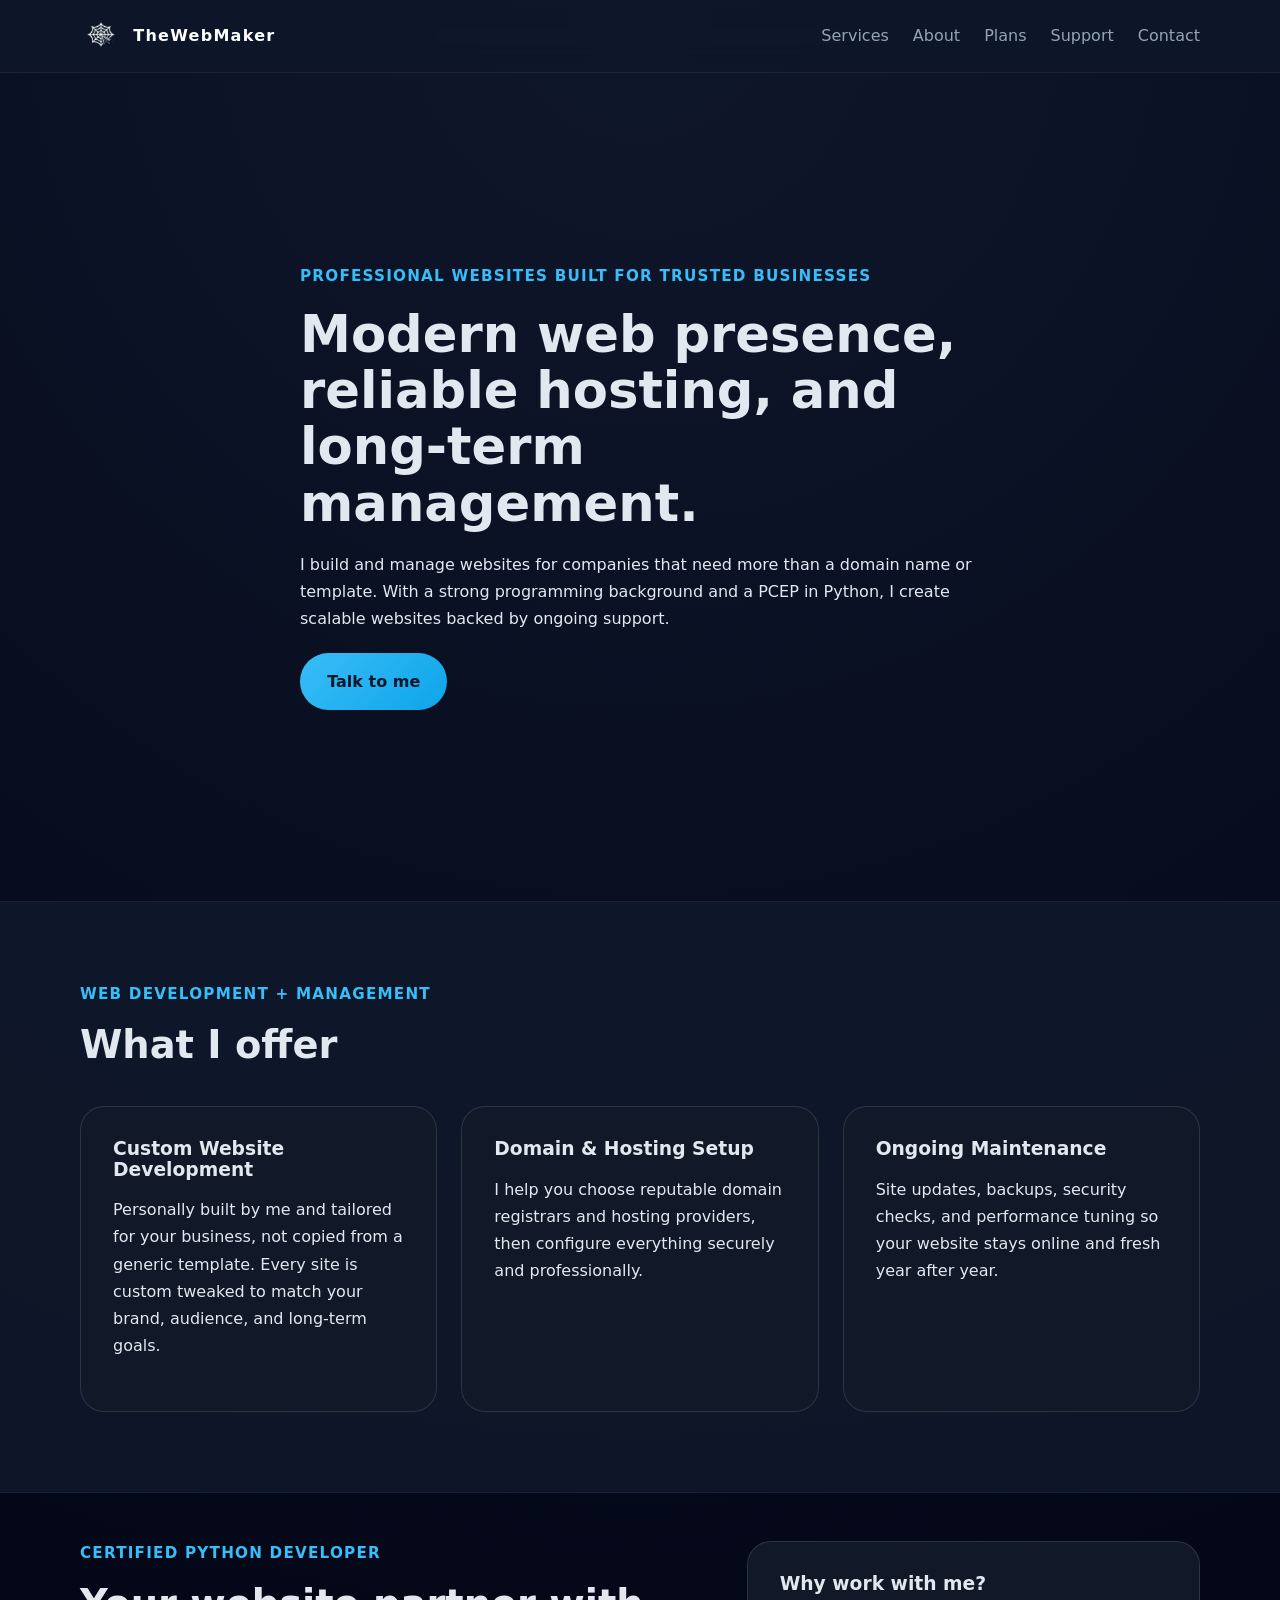
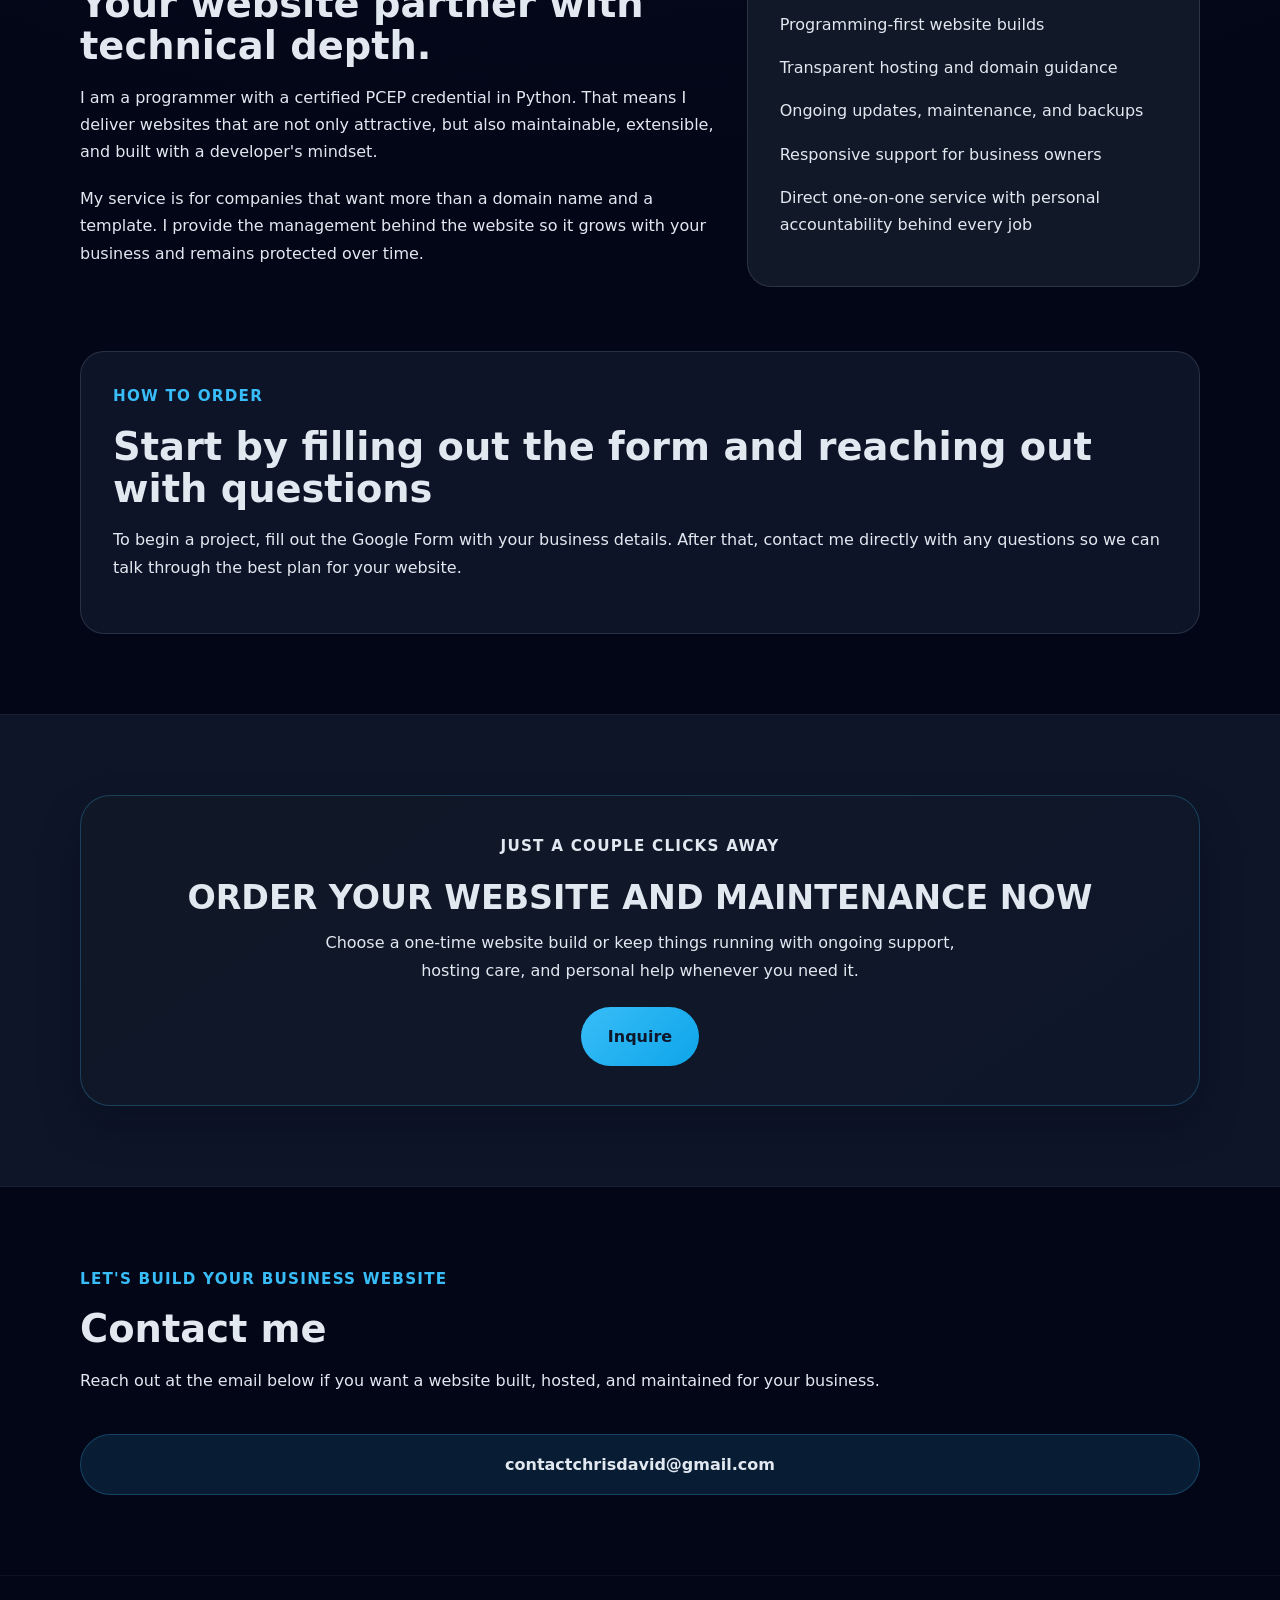
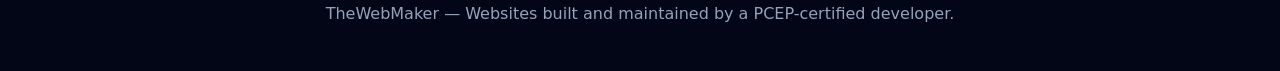
==== index.html @ 9c196214 "Add files via upload" ====
<!DOCTYPE html>
<html lang="en">
  <head>
    <meta charset="UTF-8" />
    <meta name="viewport" content="width=device-width, initial-scale=1.0" />
    <title>TheWebMaker | Web Design & Hosting for Small Business</title>
    <link rel="icon" type="image/png" href="logoWEbmaker.png" />
    <link rel="stylesheet" href="styles.css" />
  </head>
  <body>
    <header class="site-header">
      <div class="container header-inner">
        <a href="#home" class="brand">
          <img src="logoWEbmaker.png" alt="TheWebMaker logo" class="brand-logo" />
          <span>TheWebMaker</span>
        </a>
        <nav class="nav">
          <a href="#services">Services</a>
          <a href="#about">About</a>
          <a href="#plans">Plans</a>
          <a href="support.html">Support</a>
          <a href="#contact">Contact</a>
        </nav>
      </div>
    </header>

    <main>
      <section id="home" class="hero section-hero">
        <div class="container hero-content">
          <p class="eyebrow">Professional websites built for trusted businesses</p>
          <h1>Modern web presence, reliable hosting, and long-term management.</h1>
          <p>
            I build and manage websites for companies that need more than
            a domain name or template. With a strong programming background and
            a PCEP in Python, I create scalable websites backed by ongoing support.
          </p>
          <a href="#contact" class="cta-button">Talk to me</a>
        </div>
      </section>

      <section id="services" class="section section-services">
        <div class="container">
          <div class="section-header">
            <p class="eyebrow">Web Development + Management</p>
            <h2>What I offer</h2>
          </div>
          <div class="grid cards">
            <article class="card">
              <h3>Custom Website Development</h3>
              <p>
                Personally built by me and tailored for your business,
                not copied from a generic template. Every site is custom tweaked
                to match your brand, audience, and long-term goals.
              </p>
            </article>
            <article class="card">
              <h3>Domain & Hosting Setup</h3>
              <p>
                I help you choose reputable domain registrars and hosting providers,
                then configure everything securely and professionally.
              </p>
            </article>
            <article class="card">
              <h3>Ongoing Maintenance</h3>
              <p>
                Site updates, backups, security checks, and performance tuning so
                your website stays online and fresh year after year.
              </p>
            </article>
          </div>
        </div>
      </section>

      <section id="about" class="section section-about">
        <div class="container about-grid">
          <div>
            <p class="eyebrow">Certified Python Developer</p>
            <h2>Your website partner with technical depth.</h2>
            <p>
              I am a programmer with a certified PCEP credential in Python.
              That means I deliver websites that are not only attractive, but also
              maintainable, extensible, and built with a developer's mindset.
            </p>
            <p>
              My service is for companies that want more than a domain name and
              a template. I provide the management behind the website so it grows
              with your business and remains protected over time.
            </p>
          </div>
          <div class="about-card">
            <h3>Why work with me?</h3>
            <ul>
              <li>Programming-first website builds</li>
              <li>Transparent hosting and domain guidance</li>
              <li>Ongoing updates, maintenance, and backups</li>
              <li>Responsive support for business owners</li>
              <li>Direct one-on-one service with personal accountability behind every job</li>
            </ul>
          </div>
        </div>
      </section>

      <section class="section section-order">
        <div class="container order-box">
          <p class="eyebrow">How to order</p>
          <h2>Start by filling out the form and reaching out with questions</h2>
          <p>
            To begin a project, fill out the Google Form with your business details.
            After that, contact me directly with any questions so we can talk through
            the best plan for your website.
          </p>
        </div>
      </section>

      <section id="plans" class="section section-plans">
        <div class="container">
          <div class="plans-cta-bubble">
            <p class="eyebrow">JUST A COUPLE CLICKS AWAY</p>
            <h2>ORDER YOUR WEBSITE AND MAINTENANCE NOW</h2>
            <p>
              Choose a one-time website build or keep things running with ongoing support,
              hosting care, and personal help whenever you need it.
            </p>
            <a href="purchase.html" class="plan-cta large">Inquire</a>
          </div>
        </div>
      </section>

      <section id="contact" class="section section-contact">
        <div class="container contact-inner">
          <div>
            <p class="eyebrow">Let's build your business website</p>
            <h2>Contact me</h2>
            <p>
              Reach out at the email below if you want a website built, hosted,
              and maintained for your business.
            </p>
          </div>
          <div class="email-box">
            <a href="mailto:contactchrisdavid@gmail.com">contactchrisdavid@gmail.com</a>
          </div>
        </div>
      </section>
    </main>

    <footer class="site-footer">
      <div class="container footer-inner">
        <p>TheWebMaker — Websites built and maintained by a PCEP-certified developer.</p>
      </div>
    </footer>
  </body>
</html>
---- styles.css ----
:root {
  --bg: #0f172a;
  --surface: #111827;
  --surface-light: #1f2937;
  --text: #e2e8f0;
  --muted: #94a3b8;
  --accent: #38bdf8;
  --accent-dark: #0ea5e9;
  --border: rgba(148, 163, 184, 0.2);
}

* {
  box-sizing: border-box;
}

html {
  scroll-behavior: smooth;
}

body {
  margin: 0;
  font-family: Inter, system-ui, -apple-system, BlinkMacSystemFont, "Segoe UI", sans-serif;
  background: radial-gradient(circle at top, #0f172a 0%, #020617 55%);
  color: var(--text);
  line-height: 1.7;
}

img,
svg {
  max-width: 100%;
}

.container {
  width: min(1120px, calc(100% - 2rem));
  margin: 0 auto;
}

.site-header {
  position: sticky;
  top: 0;
  z-index: 10;
  backdrop-filter: blur(16px);
  background: rgba(15, 23, 42, 0.86);
  border-bottom: 1px solid rgba(148, 163, 184, 0.1);
}

.header-inner {
  display: flex;
  align-items: center;
  justify-content: space-between;
  min-height: 72px;
}

.brand {
  display: inline-flex;
  align-items: center;
  gap: 0.7rem;
  color: white;
  font-weight: 700;
  letter-spacing: 0.08em;
  text-decoration: none;
}

.brand-logo {
  width: 42px;
  height: 42px;
  object-fit: contain;
  border-radius: 8px;
}

.nav {
  display: flex;
  gap: 1.5rem;
}

.nav a {
  color: var(--muted);
  text-decoration: none;
  transition: color 0.2s ease;
}

.nav a:hover {
  color: var(--text);
}

.section {
  padding: 5rem 0;
}

.section-hero {
  min-height: calc(100vh - 72px);
  display: grid;
  place-items: center;
}

.hero-content {
  max-width: 680px;
}

.eyebrow {
  margin: 0 0 1rem;
  color: var(--accent);
  font-size: 0.95rem;
  font-weight: 700;
  letter-spacing: 0.08em;
  text-transform: uppercase;
}

h1,
h2,
h3 {
  margin: 0;
  line-height: 1.1;
}

h1 {
  font-size: clamp(2.9rem, 4vw, 4.4rem);
  margin-bottom: 1.25rem;
}

h2 {
  font-size: clamp(2.1rem, 3vw, 3rem);
  margin-bottom: 1rem;
}

p {
  margin: 0 0 1.25rem;
}

.cta-button,
.contact-button {
  display: inline-flex;
  align-items: center;
  justify-content: center;
  padding: 0.95rem 1.7rem;
  border-radius: 999px;
  border: none;
  background: linear-gradient(135deg, var(--accent), var(--accent-dark));
  color: #0f172a;
  text-decoration: none;
  font-weight: 700;
  transition: transform 0.2s ease, filter 0.2s ease;
}

.cta-button:hover,
.contact-button:hover {
  transform: translateY(-1px);
  filter: brightness(1.05);
}

.section-services,
.section-plans {
  background: rgba(15, 23, 42, 0.95);
  border-top: 1px solid rgba(148, 163, 184, 0.08);
  border-bottom: 1px solid rgba(148, 163, 184, 0.08);
}

.section-header {
  max-width: 620px;
  margin-bottom: 2.5rem;
}

.plans-cta-bubble {
  padding: 2.4rem 2.2rem;
  border-radius: 30px;
  background: linear-gradient(145deg, rgba(17, 24, 39, 0.95), rgba(15, 23, 42, 0.95));
  border: 1px solid rgba(56, 189, 248, 0.25);
  box-shadow: 0 20px 40px rgba(2, 6, 23, 0.28);
  text-align: center;
}

.plans-cta-bubble h2 {
  margin: 0.3rem 0 0.8rem;
  font-size: clamp(1.7rem, 2.6vw, 2.4rem);
}

.plans-cta-bubble p {
  max-width: 680px;
  margin: 0 auto 1.25rem;
  color: var(--text);
}

.grid {
  display: grid;
  gap: 1.5rem;
}

.cards {
  grid-template-columns: repeat(auto-fit, minmax(220px, 1fr));
}

.card,
.plan-card,
.about-card {
  background: var(--surface);
  border: 1px solid var(--border);
  border-radius: 24px;
  padding: 2rem;
}

.card h3,
.plan-card h3,
.about-card h3 {
  margin-bottom: 1rem;
}

.plan-cards {
  grid-template-columns: repeat(auto-fit, minmax(240px, 1fr));
}

.plan-card ul {
  list-style: none;
  padding: 0;
  margin: 1rem 0 0;
}

.plan-cta {
  display: inline-flex;
  margin-top: 1.5rem;
  padding: 0.9rem 1.4rem;
  border-radius: 999px;
  background: linear-gradient(135deg, var(--accent), var(--accent-dark));
  color: #0f172a;
  text-decoration: none;
  font-weight: 700;
  transition: transform 0.2s ease, filter 0.2s ease;
}

.plan-cta:hover {
  transform: translateY(-1px);
  filter: brightness(1.05);
}

.plan-cta.large {
  margin-top: 0.2rem;
  padding: 1rem 1.7rem;
  font-size: 1rem;
}

.plan-cta.disabled {
  pointer-events: none;
  opacity: 0.65;
  background: rgba(148, 163, 184, 0.15);
  color: var(--muted);
}

.status-note {
  margin-top: 1rem;
  color: var(--accent);
  font-weight: 700;
}
.plan-card li {
  margin-bottom: 0.75rem;
  color: var(--muted);
}

.recommended {
  background: linear-gradient(180deg, rgba(56, 189, 248, 0.14), rgba(15, 23, 42, 0.95));
  border-color: rgba(56, 189, 248, 0.3);
}

.section-about {
  padding-top: 3rem;
  padding-bottom: 3rem;
}

.about-grid {
  display: grid;
  grid-template-columns: 1.4fr 1fr;
  gap: 2rem;
  align-items: start;
}

.about-card ul {
  list-style: none;
  padding: 0;
  margin: 0;
}

.about-card li {
  margin-bottom: 1rem;
}

.section-order {
  padding-top: 1rem;
}

.order-box {
  background: rgba(15, 23, 42, 0.9);
  border: 1px solid var(--border);
  border-radius: 24px;
  padding: 2rem;
}

.section-contact {
  background: #020617;
}

.contact-inner {
  display: flex;
  flex-direction: column;
  align-items: flex-start;
  gap: 1.25rem;
}

.email-box {
  display: flex;
  align-items: center;
  justify-content: center;
  width: 100%;
  max-width: 100%;
  padding: 1rem 1.4rem;
  border-radius: 999px;
  background: rgba(56, 189, 248, 0.12);
  border: 1px solid rgba(56, 189, 248, 0.25);
}

.email-box a {
  color: var(--text);
  text-decoration: none;
  font-weight: 700;
}

.site-footer {
  padding: 1.5rem 0;
  border-top: 1px solid rgba(148, 163, 184, 0.08);
}

.footer-inner {
  display: flex;
  justify-content: center;
  color: var(--muted);
}

.pricing-page {
  padding-top: 3rem;
}

.page-intro {
  max-width: 760px;
  margin: 0 auto 2.5rem;
  text-align: center;
}

.plan-grid {
  display: grid;
  grid-template-columns: repeat(auto-fit, minmax(260px, 1fr));
  gap: 1.5rem;
}

.subscription-grid {
  display: grid;
  grid-template-columns: repeat(auto-fit, minmax(280px, 1fr));
  gap: 1.5rem;
  margin-top: 1.5rem;
}

.plan-detail {
  display: flex;
  flex-direction: column;
  background: linear-gradient(145deg, rgba(17, 24, 39, 0.95), rgba(15, 23, 42, 0.95));
  border: 1px solid rgba(56, 189, 248, 0.2);
  border-radius: 24px;
  padding: 2rem;
  box-shadow: 0 18px 35px rgba(2, 6, 23, 0.25);
  transition: transform 180ms ease, box-shadow 180ms ease, border-color 180ms ease;
}

.plan-detail:hover {
  transform: translateY(-6px) scale(1.02);
  box-shadow: 0 22px 40px rgba(2, 6, 23, 0.32);
  border-color: rgba(56, 189, 248, 0.45);
}

.plan-detail.featured {
  border-color: rgba(56, 189, 248, 0.45);
  transform: translateY(-4px);
}

.plan-detail.featured:hover {
  transform: translateY(-10px) scale(1.02);
}

.plan-detail.subscription-plan.compact {
  padding: 1.5rem;
  border-color: rgba(251, 191, 36, 0.35);
}

.plan-detail.vps-plan {
  border-color: rgba(16, 185, 129, 0.35);
}

.service-divider {
  margin: 1.75rem 0 1.25rem;
  padding: 1rem 1.2rem;
  border-radius: 18px;
  background: rgba(15, 23, 42, 0.7);
  border: 1px solid rgba(56, 189, 248, 0.18);
  text-align: center;
}

.service-divider span {
  display: block;
  font-size: 1rem;
  font-weight: 700;
  color: var(--accent);
  margin-bottom: 0.3rem;
}

.service-divider p {
  margin: 0;
  color: var(--text);
}

.domain-search-bubble {
  margin-top: 1.5rem;
  padding: 1.5rem 1.6rem;
  border-radius: 24px;
  background: rgba(15, 23, 42, 0.9);
  border: 1px solid rgba(56, 189, 248, 0.2);
  box-shadow: 0 12px 24px rgba(2, 6, 23, 0.2);
}

.domain-search-bubble.secondary {
  margin-top: 1rem;
  border-color: rgba(16, 185, 129, 0.3);
}

.domain-search-bubble h3 {
  margin-bottom: 0.45rem;
}

.domain-search-bubble p {
  margin: 0;
  color: var(--text);
  line-height: 1.7;
}

.domain-search-bubble a {
  color: var(--accent);
  font-weight: 600;
}

.plan-badge {
  display: inline-block;
  padding: 0.38rem 0.75rem;
  margin-bottom: 0.9rem;
  border-radius: 999px;
  background: rgba(56, 189, 248, 0.12);
  color: var(--accent);
  font-size: 0.85rem;
  font-weight: 700;
  letter-spacing: 0.04em;
  text-transform: uppercase;
}

.recommendation-note {
  margin: 0.7rem 0 0.9rem;
  color: var(--accent);
  font-size: 0.95rem;
  font-weight: 600;
}

.plan-note {
  margin: 0 0 1rem;
  color: #f59e0b;
  font-size: 0.95rem;
  font-weight: 700;
}

.plan-summary {
  color: var(--muted);
}

.plan-list {
  list-style: none;
  padding: 0;
  margin: 1rem 0 1.2rem;
}

.plan-list li {
  margin-bottom: 0.7rem;
  color: var(--text);
  position: relative;
  padding-left: 1rem;
}

.plan-list li::before {
  content: "•";
  position: absolute;
  left: 0;
  color: var(--accent);
}

.plan-list li.crossed {
  color: #f87171;
}

.plan-price-group {
  display: flex;
  flex-direction: column;
  align-items: flex-start;
  justify-content: flex-end;
  margin-top: auto;
  padding: 1rem 1.1rem;
  min-height: 168px;
  border-radius: 20px;
  background: rgba(56, 189, 248, 0.08);
  border: 1px solid rgba(56, 189, 248, 0.15);
}

.price-label-row {
  display: flex;
  align-items: center;
  flex-wrap: wrap;
  gap: 0.7rem;
  margin-bottom: 0.6rem;
  width: 100%;
}

.plan-price-label {
  margin: 0;
  font-weight: 700;
  color: var(--accent);
}

.sale-badge {
  display: inline-flex;
  align-items: center;
  padding: 0.25rem 0.6rem;
  border-radius: 999px;
  background: linear-gradient(135deg, #f59e0b, #f97316);
  color: white;
  font-size: 0.78rem;
  font-weight: 700;
  letter-spacing: 0.03em;
  text-transform: uppercase;
}

.price-bubbles {
  display: flex;
  flex-wrap: wrap;
  gap: 0.7rem;
  width: 100%;
}

.price-bubble {
  display: inline-flex;
  align-items: center;
  padding: 0.6rem 0.8rem;
  border-radius: 999px;
  background: rgba(56, 189, 248, 0.12);
  border: 1px solid rgba(56, 189, 248, 0.2);
  color: var(--text);
  font-size: 0.95rem;
}

.sale-note {
  display: inline-flex;
  align-items: center;
  padding: 0.25rem 0.6rem;
  border-radius: 999px;
  background: rgba(248, 113, 113, 0.12);
  border: 1px solid rgba(248, 113, 113, 0.25);
  color: #fda4af;
  font-size: 0.82rem;
  font-weight: 700;
  letter-spacing: 0.02em;
}

.order-button {
  display: inline-flex;
  align-items: center;
  justify-content: center;
  margin-top: 1rem;
  padding: 0.8rem 1.15rem;
  border-radius: 999px;
  background: linear-gradient(135deg, #8b5cf6, #7c3aed);
  box-shadow: 0 8px 20px rgba(124, 58, 237, 0.25);
  color: white;
  text-decoration: none;
  font-weight: 700;
  transition: transform 0.2s ease, filter 0.2s ease;
}

.order-button:hover {
  transform: translateY(-1px);
  filter: brightness(1.05);
}

.full-width-info-bubble {
  margin: 0 auto 2rem;
  padding: 1.15rem 1.4rem;
  border-radius: 24px;
  background: rgba(15, 23, 42, 0.9);
  border: 1px solid rgba(56, 189, 248, 0.2);
  box-shadow: 0 12px 24px rgba(2, 6, 23, 0.2);
}

.full-width-info-bubble p {
  margin: 0;
  color: var(--text);
}

.purchase-disclaimer {
  margin: 1.5rem 0 1.25rem;
  padding: 1.1rem 1.3rem;
  border: 2px solid #f59e0b;
  border-radius: 20px;
  background: linear-gradient(135deg, rgba(245, 158, 11, 0.18), rgba(251, 191, 36, 0.12));
  color: var(--text);
  font-size: 1.1rem;
  font-weight: 700;
  letter-spacing: 0.02em;
  text-align: center;
  box-shadow: 0 10px 24px rgba(2, 6, 23, 0.12);
}

.support-card {
  margin-top: 1.25rem;
  padding: 1.5rem 1.6rem;
  border-radius: 24px;
  background: rgba(15, 23, 42, 0.9);
  border: 1px solid rgba(56, 189, 248, 0.2);
  box-shadow: 0 12px 24px rgba(2, 6, 23, 0.2);
}

.support-card h3 {
  margin-bottom: 0.8rem;
}

@media (max-width: 840px) {
  .about-grid,
  .contact-inner,
  .header-inner {
    display: block;
  }

  .contact-inner {
    text-align: center;
  }

  .nav {
    gap: 1rem;
    flex-wrap: wrap;
    margin-top: 0.75rem;
  }
}

@media (max-width: 680px) {
  .card,
  .plan-card,
  .about-card {
    padding: 1.5rem;
  }

  h1 {
    font-size: 2.6rem;
  }

  .section {
    padding: 3.5rem 0;
  }
}
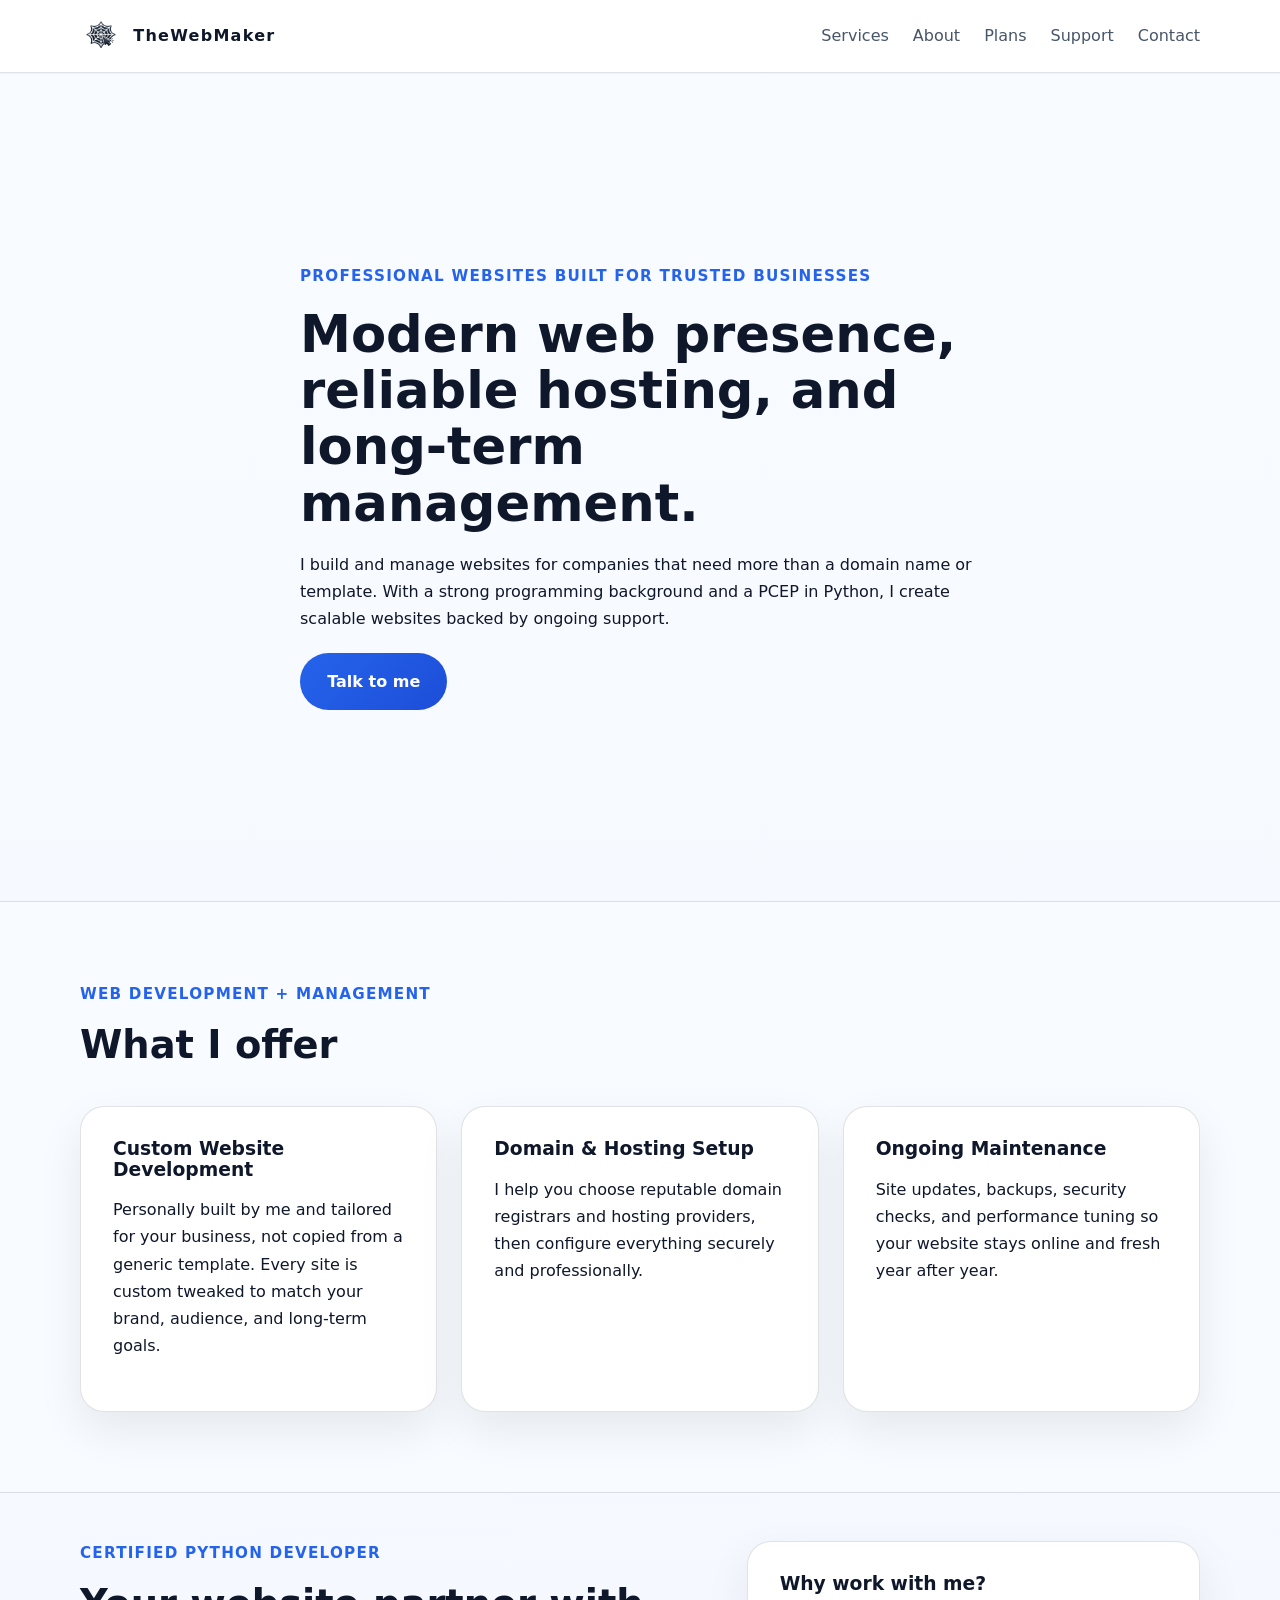
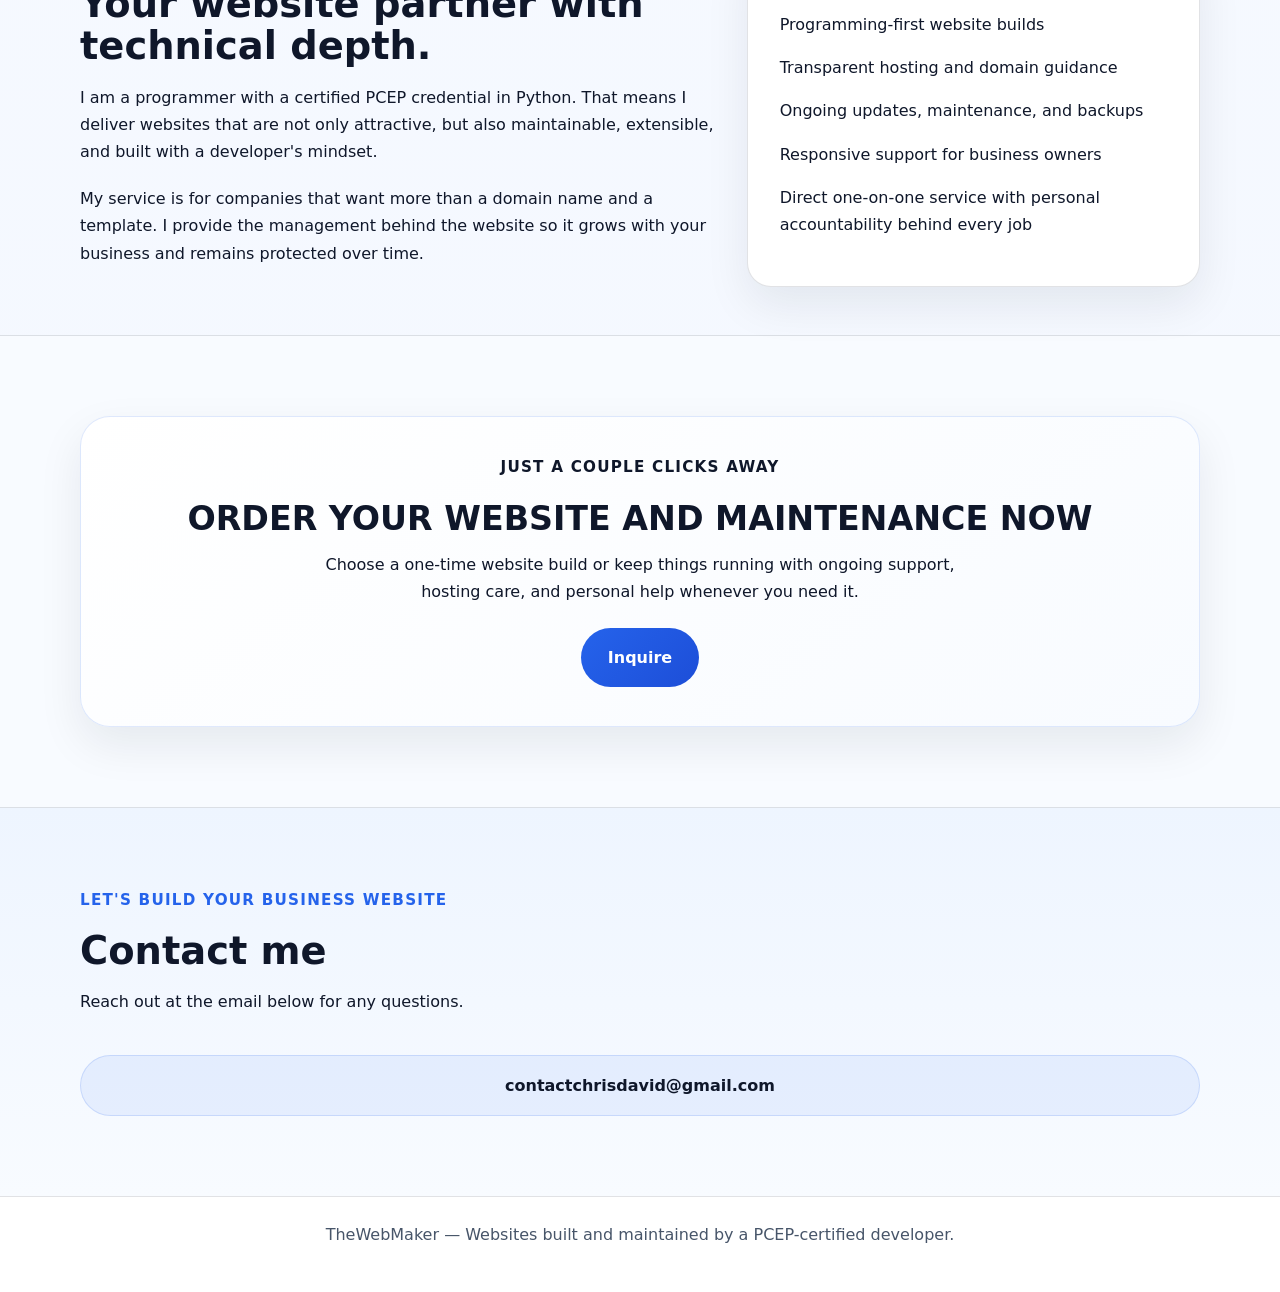
==== commit 46e6e0f4: "Add files via upload" ====
--- a/index.html
+++ b/index.html
@@ -100,18 +100,6 @@
         </div>
       </section>
 
-      <section class="section section-order">
-        <div class="container order-box">
-          <p class="eyebrow">How to order</p>
-          <h2>Start by filling out the form and reaching out with questions</h2>
-          <p>
-            To begin a project, fill out the Google Form with your business details.
-            After that, contact me directly with any questions so we can talk through
-            the best plan for your website.
-          </p>
-        </div>
-      </section>
-
       <section id="plans" class="section section-plans">
         <div class="container">
           <div class="plans-cta-bubble">
@@ -132,8 +120,7 @@
             <p class="eyebrow">Let's build your business website</p>
             <h2>Contact me</h2>
             <p>
-              Reach out at the email below if you want a website built, hosted,
-              and maintained for your business.
+              Reach out at the email below for any questions.
             </p>
           </div>
           <div class="email-box">
--- a/styles.css
+++ b/styles.css
@@ -1,12 +1,13 @@
 :root {
-  --bg: #0f172a;
-  --surface: #111827;
-  --surface-light: #1f2937;
-  --text: #e2e8f0;
-  --muted: #94a3b8;
-  --accent: #38bdf8;
-  --accent-dark: #0ea5e9;
-  --border: rgba(148, 163, 184, 0.2);
+  --bg: #f8fafc;
+  --surface: #ffffff;
+  --surface-light: #f8fbff;
+  --text: #0f172a;
+  --muted: #475569;
+  --accent: #2563eb;
+  --accent-dark: #1d4ed8;
+  --border: rgba(15, 23, 42, 0.12);
+  --shadow: 0 18px 45px rgba(15, 23, 42, 0.08);
 }
 
 * {
@@ -20,7 +21,7 @@
 body {
   margin: 0;
   font-family: Inter, system-ui, -apple-system, BlinkMacSystemFont, "Segoe UI", sans-serif;
-  background: radial-gradient(circle at top, #0f172a 0%, #020617 55%);
+  background: linear-gradient(180deg, #f8fbff 0%, #f3f7ff 100%);
   color: var(--text);
   line-height: 1.7;
 }
@@ -40,8 +41,9 @@
   top: 0;
   z-index: 10;
   backdrop-filter: blur(16px);
-  background: rgba(15, 23, 42, 0.86);
-  border-bottom: 1px solid rgba(148, 163, 184, 0.1);
+  background: rgba(255, 255, 255, 0.92);
+  border-bottom: 1px solid var(--border);
+  box-shadow: 0 1px 0 rgba(15, 23, 42, 0.03);
 }
 
 .header-inner {
@@ -55,7 +57,7 @@
   display: inline-flex;
   align-items: center;
   gap: 0.7rem;
-  color: white;
+  color: var(--text);
   font-weight: 700;
   letter-spacing: 0.08em;
   text-decoration: none;
@@ -136,7 +138,7 @@
   border-radius: 999px;
   border: none;
   background: linear-gradient(135deg, var(--accent), var(--accent-dark));
-  color: #0f172a;
+  color: #ffffff;
   text-decoration: none;
   font-weight: 700;
   transition: transform 0.2s ease, filter 0.2s ease;
@@ -150,9 +152,9 @@
 
 .section-services,
 .section-plans {
-  background: rgba(15, 23, 42, 0.95);
-  border-top: 1px solid rgba(148, 163, 184, 0.08);
-  border-bottom: 1px solid rgba(148, 163, 184, 0.08);
+  background: var(--surface-light);
+  border-top: 1px solid var(--border);
+  border-bottom: 1px solid var(--border);
 }
 
 .section-header {
@@ -163,9 +165,9 @@
 .plans-cta-bubble {
   padding: 2.4rem 2.2rem;
   border-radius: 30px;
-  background: linear-gradient(145deg, rgba(17, 24, 39, 0.95), rgba(15, 23, 42, 0.95));
-  border: 1px solid rgba(56, 189, 248, 0.25);
-  box-shadow: 0 20px 40px rgba(2, 6, 23, 0.28);
+  background: linear-gradient(145deg, #ffffff, #f8fbff);
+  border: 1px solid rgba(37, 99, 235, 0.14);
+  box-shadow: var(--shadow);
   text-align: center;
 }
 
@@ -196,6 +198,7 @@
   border: 1px solid var(--border);
   border-radius: 24px;
   padding: 2rem;
+  box-shadow: var(--shadow);
 }
 
 .card h3,
@@ -220,7 +223,7 @@
   padding: 0.9rem 1.4rem;
   border-radius: 999px;
   background: linear-gradient(135deg, var(--accent), var(--accent-dark));
-  color: #0f172a;
+  color: #ffffff;
   text-decoration: none;
   font-weight: 700;
   transition: transform 0.2s ease, filter 0.2s ease;
@@ -255,8 +258,8 @@
 }
 
 .recommended {
-  background: linear-gradient(180deg, rgba(56, 189, 248, 0.14), rgba(15, 23, 42, 0.95));
-  border-color: rgba(56, 189, 248, 0.3);
+  background: linear-gradient(180deg, rgba(37, 99, 235, 0.08), #ffffff);
+  border-color: rgba(37, 99, 235, 0.2);
 }
 
 .section-about {
@@ -286,14 +289,15 @@
 }
 
 .order-box {
-  background: rgba(15, 23, 42, 0.9);
+  background: var(--surface);
   border: 1px solid var(--border);
   border-radius: 24px;
   padding: 2rem;
+  box-shadow: var(--shadow);
 }
 
 .section-contact {
-  background: #020617;
+  background: linear-gradient(180deg, #eef5ff 0%, #f8fbff 100%);
 }
 
 .contact-inner {
@@ -311,8 +315,8 @@
   max-width: 100%;
   padding: 1rem 1.4rem;
   border-radius: 999px;
-  background: rgba(56, 189, 248, 0.12);
-  border: 1px solid rgba(56, 189, 248, 0.25);
+  background: rgba(37, 99, 235, 0.08);
+  border: 1px solid rgba(37, 99, 235, 0.16);
 }
 
 .email-box a {
@@ -323,7 +327,8 @@
 
 .site-footer {
   padding: 1.5rem 0;
-  border-top: 1px solid rgba(148, 163, 184, 0.08);
+  border-top: 1px solid var(--border);
+  background: #ffffff;
 }
 
 .footer-inner {
@@ -358,22 +363,22 @@
 .plan-detail {
   display: flex;
   flex-direction: column;
-  background: linear-gradient(145deg, rgba(17, 24, 39, 0.95), rgba(15, 23, 42, 0.95));
-  border: 1px solid rgba(56, 189, 248, 0.2);
+  background: linear-gradient(145deg, #ffffff, #f8fbff);
+  border: 1px solid rgba(37, 99, 235, 0.14);
   border-radius: 24px;
   padding: 2rem;
-  box-shadow: 0 18px 35px rgba(2, 6, 23, 0.25);
+  box-shadow: var(--shadow);
   transition: transform 180ms ease, box-shadow 180ms ease, border-color 180ms ease;
 }
 
 .plan-detail:hover {
   transform: translateY(-6px) scale(1.02);
-  box-shadow: 0 22px 40px rgba(2, 6, 23, 0.32);
-  border-color: rgba(56, 189, 248, 0.45);
+  box-shadow: 0 22px 40px rgba(15, 23, 42, 0.12);
+  border-color: rgba(37, 99, 235, 0.28);
 }
 
 .plan-detail.featured {
-  border-color: rgba(56, 189, 248, 0.45);
+  border-color: rgba(37, 99, 235, 0.26);
   transform: translateY(-4px);
 }
 
@@ -394,8 +399,8 @@
   margin: 1.75rem 0 1.25rem;
   padding: 1rem 1.2rem;
   border-radius: 18px;
-  background: rgba(15, 23, 42, 0.7);
-  border: 1px solid rgba(56, 189, 248, 0.18);
+  background: #f8fbff;
+  border: 1px solid rgba(37, 99, 235, 0.14);
   text-align: center;
 }
 
@@ -416,9 +421,9 @@
   margin-top: 1.5rem;
   padding: 1.5rem 1.6rem;
   border-radius: 24px;
-  background: rgba(15, 23, 42, 0.9);
-  border: 1px solid rgba(56, 189, 248, 0.2);
-  box-shadow: 0 12px 24px rgba(2, 6, 23, 0.2);
+  background: #ffffff;
+  border: 1px solid rgba(37, 99, 235, 0.14);
+  box-shadow: var(--shadow);
 }
 
 .domain-search-bubble.secondary {
@@ -446,7 +451,7 @@
   padding: 0.38rem 0.75rem;
   margin-bottom: 0.9rem;
   border-radius: 999px;
-  background: rgba(56, 189, 248, 0.12);
+  background: rgba(37, 99, 235, 0.08);
   color: var(--accent);
   font-size: 0.85rem;
   font-weight: 700;
@@ -505,8 +510,8 @@
   padding: 1rem 1.1rem;
   min-height: 168px;
   border-radius: 20px;
-  background: rgba(56, 189, 248, 0.08);
-  border: 1px solid rgba(56, 189, 248, 0.15);
+  background: rgba(37, 99, 235, 0.05);
+  border: 1px solid rgba(37, 99, 235, 0.12);
 }
 
 .price-label-row {
@@ -549,8 +554,8 @@
   align-items: center;
   padding: 0.6rem 0.8rem;
   border-radius: 999px;
-  background: rgba(56, 189, 248, 0.12);
-  border: 1px solid rgba(56, 189, 248, 0.2);
+  background: rgba(37, 99, 235, 0.08);
+  border: 1px solid rgba(37, 99, 235, 0.14);
   color: var(--text);
   font-size: 0.95rem;
 }
@@ -592,9 +597,9 @@
   margin: 0 auto 2rem;
   padding: 1.15rem 1.4rem;
   border-radius: 24px;
-  background: rgba(15, 23, 42, 0.9);
-  border: 1px solid rgba(56, 189, 248, 0.2);
-  box-shadow: 0 12px 24px rgba(2, 6, 23, 0.2);
+  background: #ffffff;
+  border: 1px solid rgba(37, 99, 235, 0.14);
+  box-shadow: var(--shadow);
 }
 
 .full-width-info-bubble p {
@@ -607,26 +612,66 @@
   padding: 1.1rem 1.3rem;
   border: 2px solid #f59e0b;
   border-radius: 20px;
-  background: linear-gradient(135deg, rgba(245, 158, 11, 0.18), rgba(251, 191, 36, 0.12));
+  background: linear-gradient(135deg, rgba(245, 158, 11, 0.16), rgba(251, 191, 36, 0.1));
   color: var(--text);
   font-size: 1.1rem;
   font-weight: 700;
   letter-spacing: 0.02em;
   text-align: center;
-  box-shadow: 0 10px 24px rgba(2, 6, 23, 0.12);
+  box-shadow: 0 10px 24px rgba(15, 23, 42, 0.08);
 }
 
 .support-card {
   margin-top: 1.25rem;
   padding: 1.5rem 1.6rem;
   border-radius: 24px;
-  background: rgba(15, 23, 42, 0.9);
-  border: 1px solid rgba(56, 189, 248, 0.2);
-  box-shadow: 0 12px 24px rgba(2, 6, 23, 0.2);
+  background: #ffffff;
+  border: 1px solid rgba(37, 99, 235, 0.14);
+  box-shadow: var(--shadow);
 }
 
 .support-card h3 {
   margin-bottom: 0.8rem;
+}
+
+.purchase-contact-bubble {
+  margin-top: 2rem;
+  padding: 2rem 2.2rem;
+  border-radius: 28px;
+  background: linear-gradient(135deg, #ffffff 0%, #f0f7ff 100%);
+  border: 1px solid rgba(37, 99, 235, 0.18);
+  box-shadow: var(--shadow);
+  text-align: center;
+}
+
+.purchase-contact-bubble h3 {
+  margin-bottom: 0.9rem;
+  font-size: clamp(1.5rem, 2.3vw, 2rem);
+}
+
+.purchase-contact-bubble p {
+  font-size: 1.05rem;
+  max-width: 760px;
+  margin: 0 auto 1rem;
+}
+
+.contact-bubble-button {
+  display: inline-flex;
+  align-items: center;
+  justify-content: center;
+  margin-top: 0.5rem;
+  padding: 0.95rem 1.5rem;
+  border-radius: 999px;
+  background: linear-gradient(135deg, var(--accent), var(--accent-dark));
+  color: #ffffff;
+  text-decoration: none;
+  font-weight: 700;
+  transition: transform 0.2s ease, filter 0.2s ease;
+}
+
+.contact-bubble-button:hover {
+  transform: translateY(-1px);
+  filter: brightness(1.05);
 }
 
 @media (max-width: 840px) {
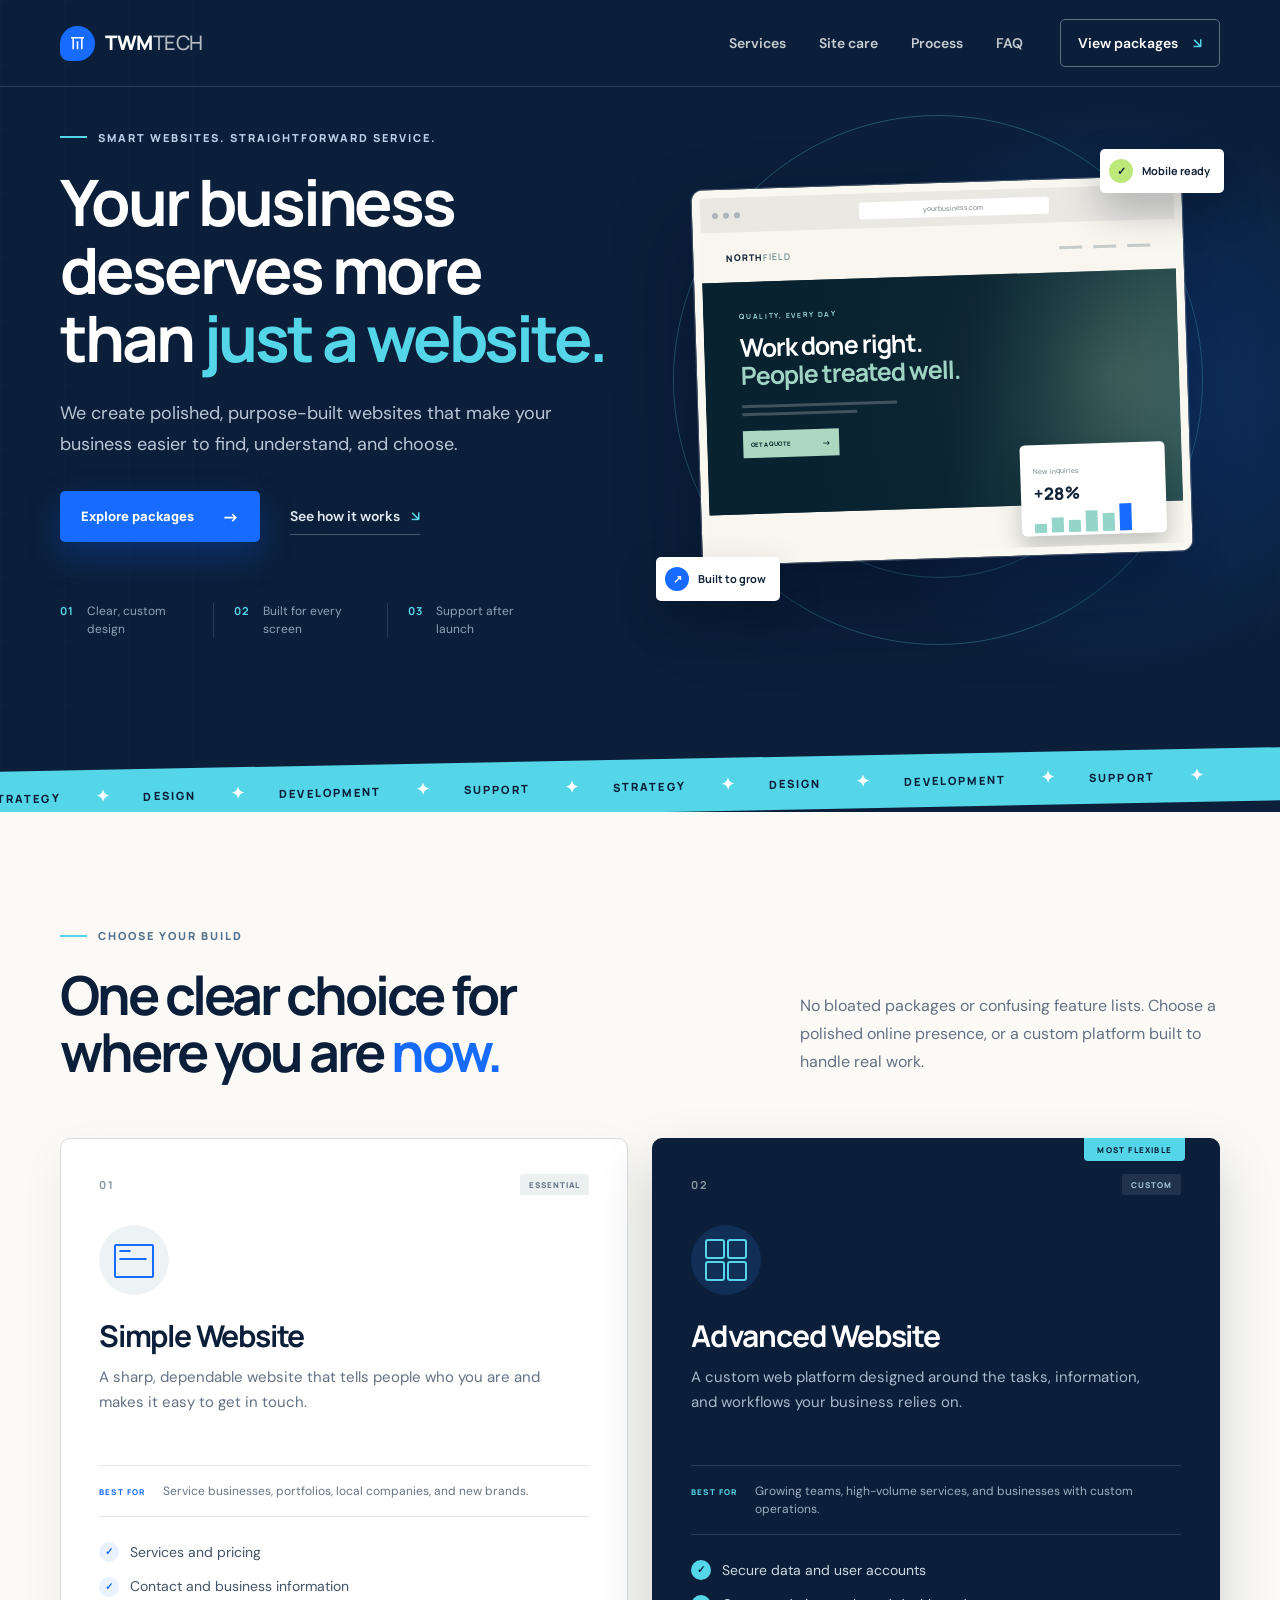
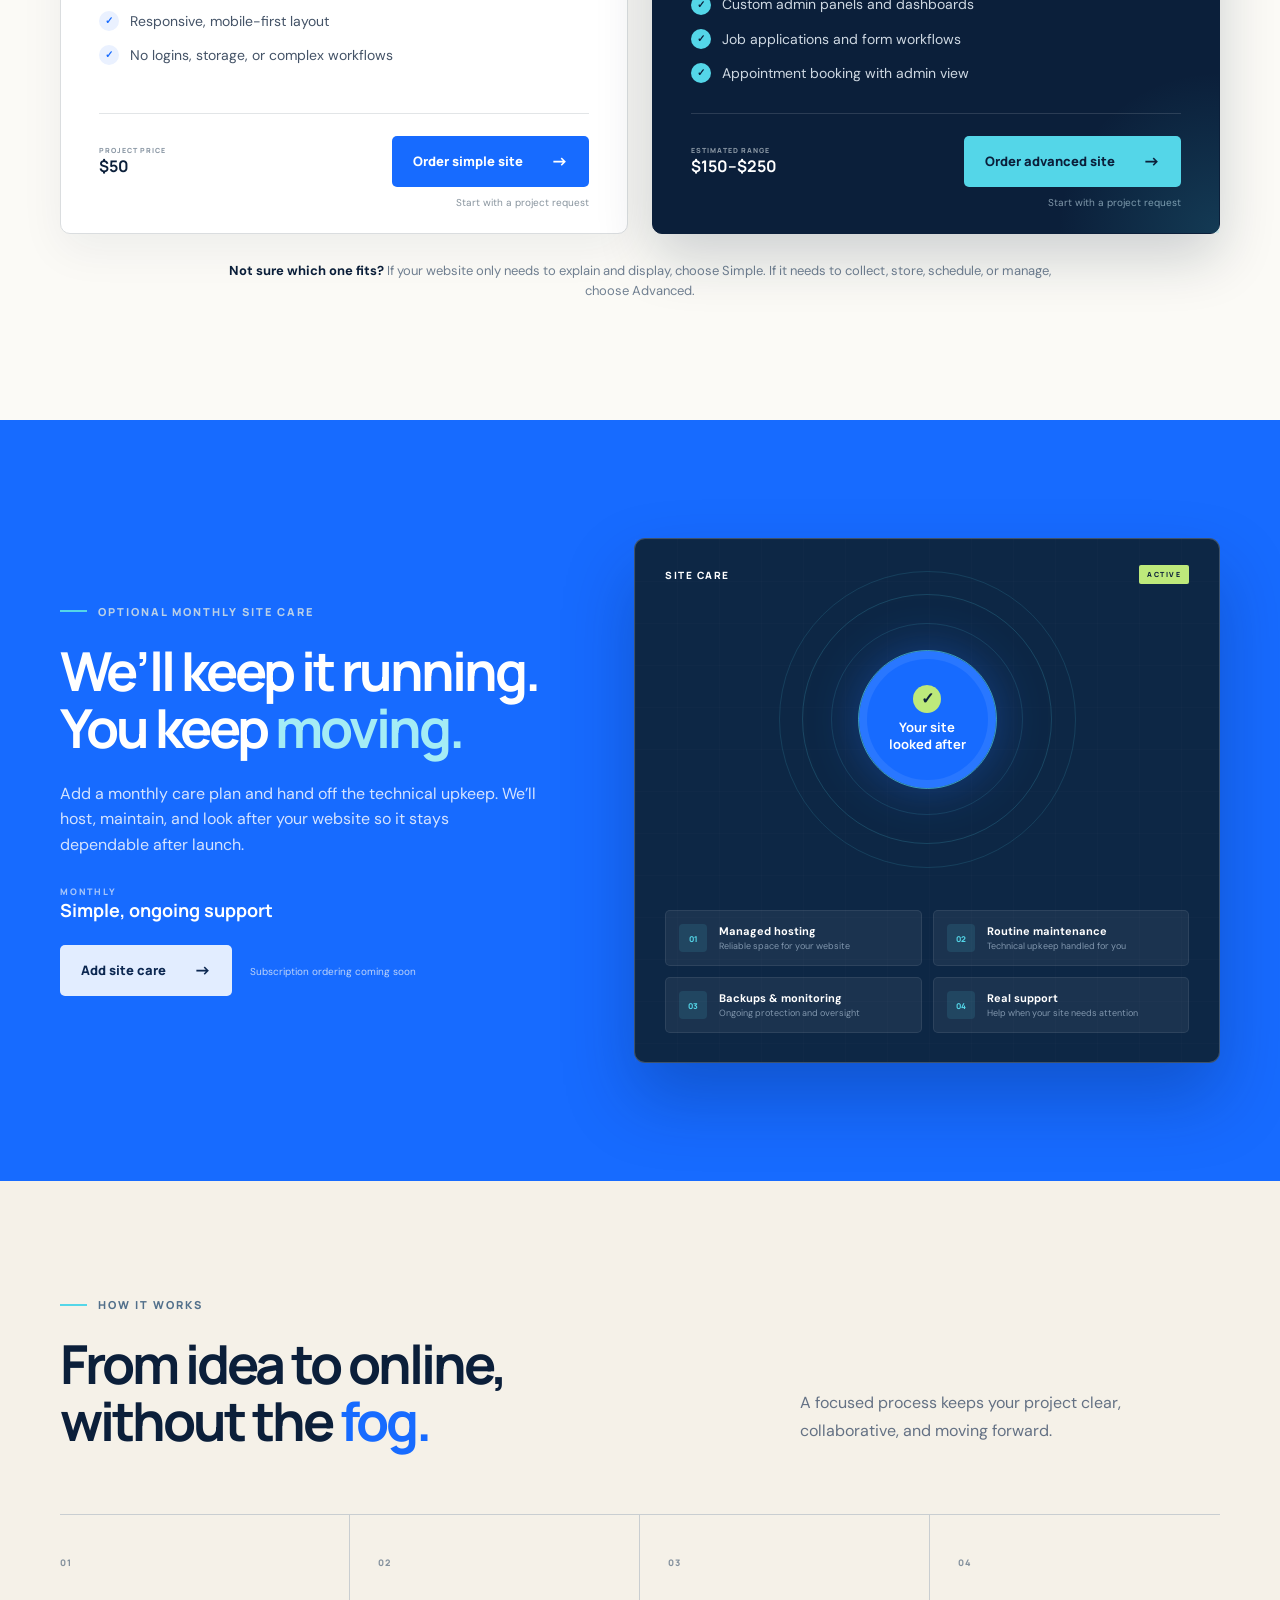
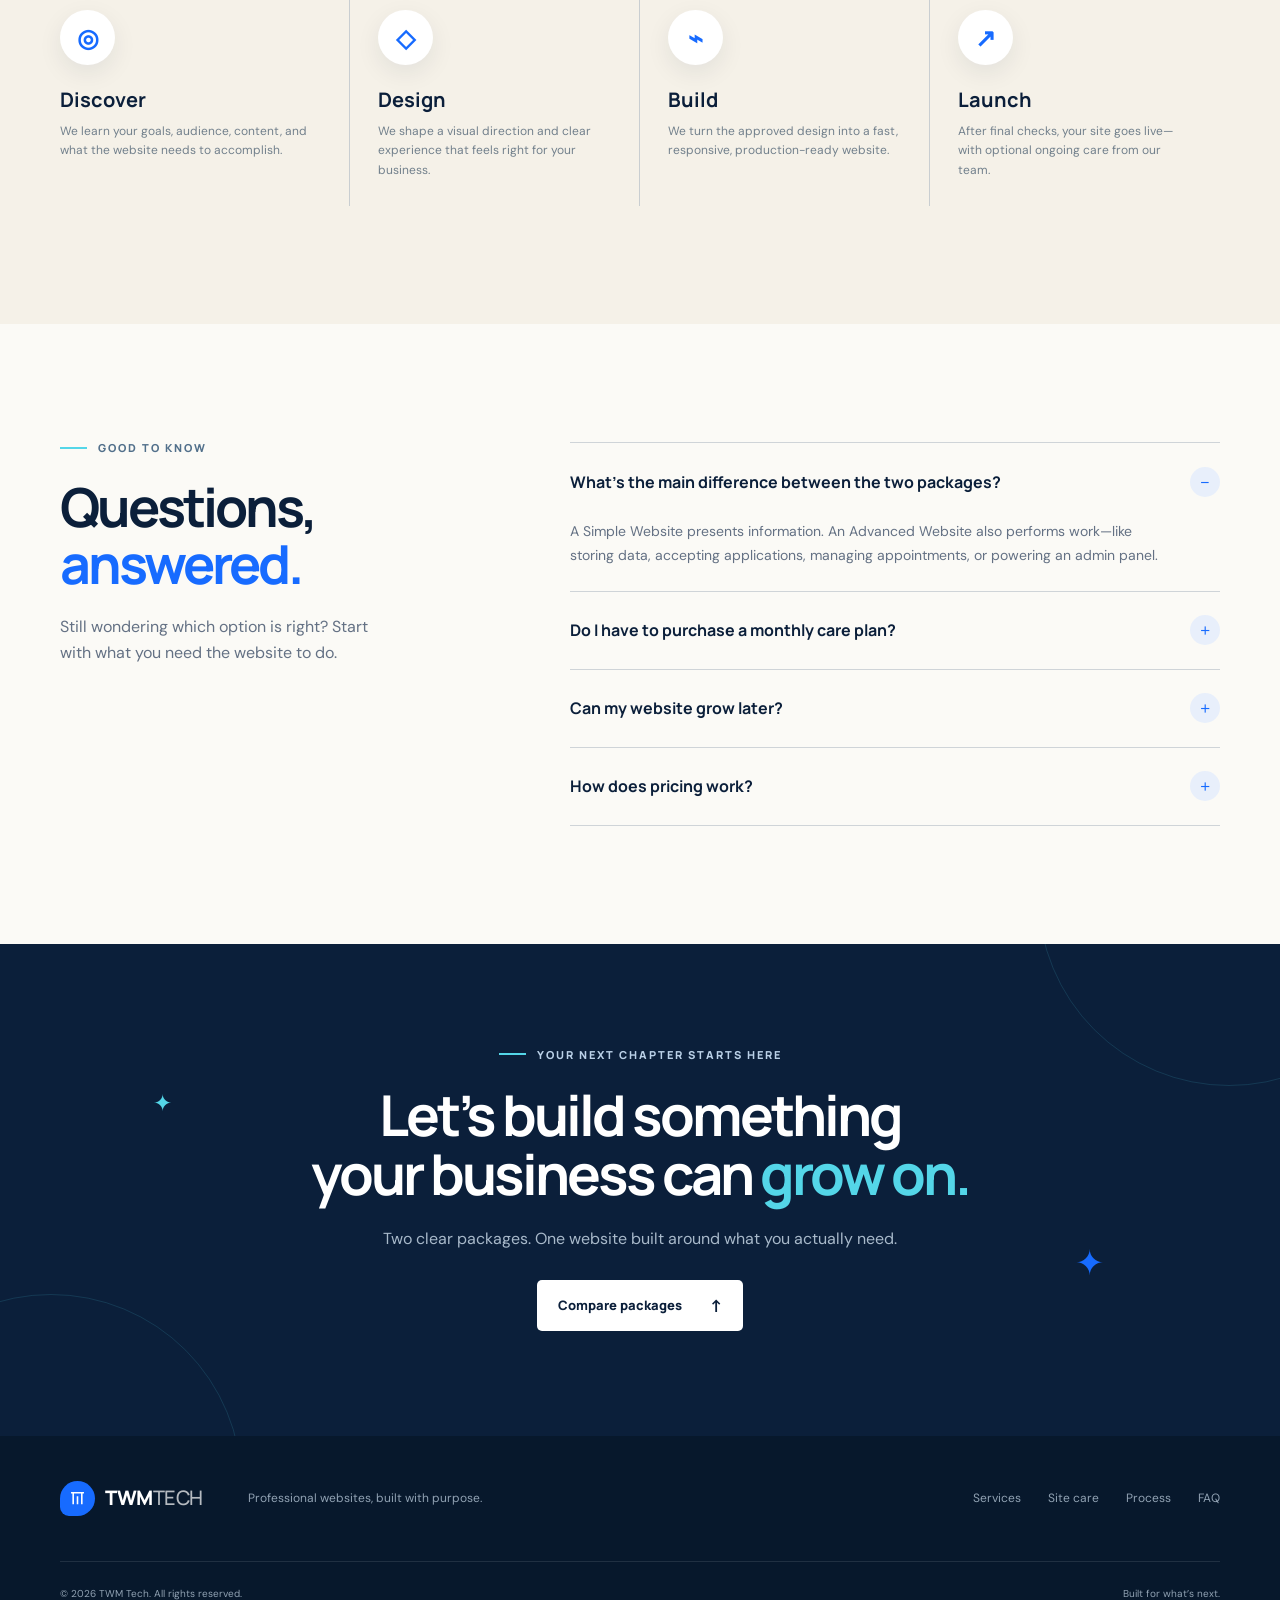
==== commit e6a62135: "Add files via upload" ====
--- a/index.html
+++ b/index.html
@@ -1,139 +1,341 @@
-<!DOCTYPE html>
-<html lang="en">
-  <head>
-    <meta charset="UTF-8" />
-    <meta name="viewport" content="width=device-width, initial-scale=1.0" />
-    <title>TheWebMaker | Web Design & Hosting for Small Business</title>
-    <link rel="icon" type="image/png" href="logoWEbmaker.png" />
-    <link rel="stylesheet" href="styles.css" />
-  </head>
-  <body>
-    <header class="site-header">
-      <div class="container header-inner">
-        <a href="#home" class="brand">
-          <img src="logoWEbmaker.png" alt="TheWebMaker logo" class="brand-logo" />
-          <span>TheWebMaker</span>
-        </a>
-        <nav class="nav">
-          <a href="#services">Services</a>
-          <a href="#about">About</a>
-          <a href="#plans">Plans</a>
-          <a href="support.html">Support</a>
-          <a href="#contact">Contact</a>
-        </nav>
-      </div>
-    </header>
-
-    <main>
-      <section id="home" class="hero section-hero">
-        <div class="container hero-content">
-          <p class="eyebrow">Professional websites built for trusted businesses</p>
-          <h1>Modern web presence, reliable hosting, and long-term management.</h1>
-          <p>
-            I build and manage websites for companies that need more than
-            a domain name or template. With a strong programming background and
-            a PCEP in Python, I create scalable websites backed by ongoing support.
-          </p>
-          <a href="#contact" class="cta-button">Talk to me</a>
-        </div>
-      </section>
-
-      <section id="services" class="section section-services">
-        <div class="container">
-          <div class="section-header">
-            <p class="eyebrow">Web Development + Management</p>
-            <h2>What I offer</h2>
-          </div>
-          <div class="grid cards">
-            <article class="card">
-              <h3>Custom Website Development</h3>
-              <p>
-                Personally built by me and tailored for your business,
-                not copied from a generic template. Every site is custom tweaked
-                to match your brand, audience, and long-term goals.
-              </p>
-            </article>
-            <article class="card">
-              <h3>Domain & Hosting Setup</h3>
-              <p>
-                I help you choose reputable domain registrars and hosting providers,
-                then configure everything securely and professionally.
-              </p>
-            </article>
-            <article class="card">
-              <h3>Ongoing Maintenance</h3>
-              <p>
-                Site updates, backups, security checks, and performance tuning so
-                your website stays online and fresh year after year.
-              </p>
-            </article>
-          </div>
-        </div>
-      </section>
-
-      <section id="about" class="section section-about">
-        <div class="container about-grid">
-          <div>
-            <p class="eyebrow">Certified Python Developer</p>
-            <h2>Your website partner with technical depth.</h2>
-            <p>
-              I am a programmer with a certified PCEP credential in Python.
-              That means I deliver websites that are not only attractive, but also
-              maintainable, extensible, and built with a developer's mindset.
-            </p>
-            <p>
-              My service is for companies that want more than a domain name and
-              a template. I provide the management behind the website so it grows
-              with your business and remains protected over time.
-            </p>
-          </div>
-          <div class="about-card">
-            <h3>Why work with me?</h3>
-            <ul>
-              <li>Programming-first website builds</li>
-              <li>Transparent hosting and domain guidance</li>
-              <li>Ongoing updates, maintenance, and backups</li>
-              <li>Responsive support for business owners</li>
-              <li>Direct one-on-one service with personal accountability behind every job</li>
-            </ul>
-          </div>
-        </div>
-      </section>
-
-      <section id="plans" class="section section-plans">
-        <div class="container">
-          <div class="plans-cta-bubble">
-            <p class="eyebrow">JUST A COUPLE CLICKS AWAY</p>
-            <h2>ORDER YOUR WEBSITE AND MAINTENANCE NOW</h2>
-            <p>
-              Choose a one-time website build or keep things running with ongoing support,
-              hosting care, and personal help whenever you need it.
-            </p>
-            <a href="purchase.html" class="plan-cta large">Inquire</a>
-          </div>
-        </div>
-      </section>
-
-      <section id="contact" class="section section-contact">
-        <div class="container contact-inner">
-          <div>
-            <p class="eyebrow">Let's build your business website</p>
-            <h2>Contact me</h2>
-            <p>
-              Reach out at the email below for any questions.
-            </p>
-          </div>
-          <div class="email-box">
-            <a href="mailto:contactchrisdavid@gmail.com">contactchrisdavid@gmail.com</a>
-          </div>
-        </div>
-      </section>
-    </main>
-
-    <footer class="site-footer">
-      <div class="container footer-inner">
-        <p>TheWebMaker — Websites built and maintained by a PCEP-certified developer.</p>
-      </div>
-    </footer>
-  </body>
-</html>
+<!DOCTYPE html>
+<html lang="en">
+  <head>
+    <meta charset="UTF-8" />
+    <meta name="viewport" content="width=device-width, initial-scale=1.0" />
+    <meta
+      name="description"
+      content="TWM Tech creates polished business websites—from simple informational sites to powerful custom platforms."
+    />
+    <title>TWM Tech — Websites built for business</title>
+    <link rel="preconnect" href="https://fonts.googleapis.com" />
+    <link rel="preconnect" href="https://fonts.gstatic.com" crossorigin />
+    <link
+      href="https://fonts.googleapis.com/css2?family=DM+Sans:wght@400;500;600;700&family=Manrope:wght@500;600;700;800&display=swap"
+      rel="stylesheet"
+    />
+    <link rel="stylesheet" href="styles.css" />
+    <script src="script.js" defer></script>
+  </head>
+  <body>
+    <a class="skip-link" href="#main">Skip to content</a>
+
+    <header class="site-header" id="top">
+      <div class="shell nav-wrap">
+        <a class="brand" href="#top" aria-label="TWM Tech home">
+          <span class="brand-mark" aria-hidden="true">
+            <svg viewBox="0 0 32 32" fill="none">
+              <path d="M7 8h18M10 8v16M22 8v16M16 13v11" />
+            </svg>
+          </span>
+          <span>TWM<span>TECH</span></span>
+        </a>
+
+        <button class="menu-button" type="button" aria-expanded="false" aria-controls="site-nav">
+          <span></span><span></span><span></span>
+          <span class="sr-only">Toggle navigation</span>
+        </button>
+
+        <nav class="site-nav" id="site-nav" aria-label="Main navigation">
+          <a href="#services">Services</a>
+          <a href="#care">Site care</a>
+          <a href="#process">Process</a>
+          <a href="#faq">FAQ</a>
+          <a class="nav-cta" href="#services">View packages <span>↘</span></a>
+        </nav>
+      </div>
+    </header>
+
+    <main id="main">
+      <section class="hero">
+        <div class="shell hero-grid">
+          <div class="hero-copy reveal">
+            <div class="eyebrow"><span></span> Smart websites. Straightforward service.</div>
+            <h1>Your business deserves more than <em>just a website.</em></h1>
+            <p>
+              We create polished, purpose-built websites that make your business easier to find,
+              understand, and choose.
+            </p>
+            <div class="hero-actions">
+              <a class="button button-primary" href="#services">Explore packages <span>→</span></a>
+              <a class="text-link" href="#process">See how it works <span>↘</span></a>
+            </div>
+            <div class="hero-proof" aria-label="Service benefits">
+              <div><strong>01</strong><span>Clear, custom<br />design</span></div>
+              <div><strong>02</strong><span>Built for every<br />screen</span></div>
+              <div><strong>03</strong><span>Support after<br />launch</span></div>
+            </div>
+          </div>
+
+          <div class="hero-visual reveal" aria-label="Illustration of a responsive business website">
+            <div class="orbit orbit-one"></div>
+            <div class="orbit orbit-two"></div>
+            <div class="window-card">
+              <div class="window-bar">
+                <span></span><span></span><span></span>
+                <div>yourbusiness.com</div>
+              </div>
+              <div class="mock-nav">
+                <div class="mock-logo">NORTH<span>FIELD</span></div>
+                <div class="mock-links"><i></i><i></i><i></i></div>
+              </div>
+              <div class="mock-body">
+                <div class="mock-label">QUALITY, EVERY DAY</div>
+                <div class="mock-title">Work done right.<br /><span>People treated well.</span></div>
+                <div class="mock-lines"><i></i><i></i></div>
+                <div class="mock-button">GET A QUOTE <b>→</b></div>
+              </div>
+              <div class="mock-stat">
+                <span>New inquiries</span>
+                <strong>+28%</strong>
+                <div><i></i><i></i><i></i><i></i><i></i><i></i></div>
+              </div>
+            </div>
+            <div class="floating-pill pill-top"><i>✓</i> Mobile ready</div>
+            <div class="floating-pill pill-bottom"><i>↗</i> Built to grow</div>
+          </div>
+        </div>
+        <div class="hero-ribbon" aria-hidden="true">
+          <div>
+            <span>STRATEGY</span><b>✦</b><span>DESIGN</span><b>✦</b><span>DEVELOPMENT</span><b>✦</b><span>SUPPORT</span><b>✦</b>
+            <span>STRATEGY</span><b>✦</b><span>DESIGN</span><b>✦</b><span>DEVELOPMENT</span><b>✦</b><span>SUPPORT</span><b>✦</b>
+          </div>
+        </div>
+      </section>
+
+      <section class="services section" id="services">
+        <div class="shell">
+          <div class="section-heading reveal">
+            <div>
+              <div class="eyebrow eyebrow-dark"><span></span> Choose your build</div>
+              <h2>One clear choice for<br />where you are <em>now.</em></h2>
+            </div>
+            <p>
+              No bloated packages or confusing feature lists. Choose a polished online presence,
+              or a custom platform built to handle real work.
+            </p>
+          </div>
+
+          <div class="package-grid">
+            <article class="package-card package-simple reveal">
+              <div class="package-topline">
+                <span class="package-number">01</span>
+                <span class="package-tag">ESSENTIAL</span>
+              </div>
+              <div class="package-icon simple-icon" aria-hidden="true">
+                <span></span><span></span><span></span>
+              </div>
+              <h3>Simple Website</h3>
+              <p class="package-lead">
+                A sharp, dependable website that tells people who you are and makes it easy to get in touch.
+              </p>
+              <div class="best-for">
+                <strong>BEST FOR</strong>
+                <span>Service businesses, portfolios, local companies, and new brands.</span>
+              </div>
+              <ul class="feature-list">
+                <li><i>✓</i> Services and pricing</li>
+                <li><i>✓</i> Contact and business information</li>
+                <li><i>✓</i> Responsive, mobile-first layout</li>
+                <li><i>✓</i> No logins, storage, or complex workflows</li>
+              </ul>
+              <div class="package-footer">
+                <div><small>PROJECT PRICE</small><strong>$50</strong></div>
+                <a class="button order-button" href="order.html?package=simple">
+                  Order simple site <span>→</span>
+                </a>
+              </div>
+              <p class="coming-soon">Start with a project request</p>
+            </article>
+
+            <article class="package-card package-advanced reveal">
+              <div class="popular-flag">MOST FLEXIBLE</div>
+              <div class="package-topline">
+                <span class="package-number">02</span>
+                <span class="package-tag">CUSTOM</span>
+              </div>
+              <div class="package-icon advanced-icon" aria-hidden="true">
+                <span></span><span></span><span></span><span></span>
+              </div>
+              <h3>Advanced Website</h3>
+              <p class="package-lead">
+                A custom web platform designed around the tasks, information, and workflows your business relies on.
+              </p>
+              <div class="best-for">
+                <strong>BEST FOR</strong>
+                <span>Growing teams, high-volume services, and businesses with custom operations.</span>
+              </div>
+              <ul class="feature-list">
+                <li><i>✓</i> Secure data and user accounts</li>
+                <li><i>✓</i> Custom admin panels and dashboards</li>
+                <li><i>✓</i> Job applications and form workflows</li>
+                <li><i>✓</i> Appointment booking with admin view</li>
+              </ul>
+              <div class="package-footer">
+                <div><small>ESTIMATED RANGE</small><strong>$150–$250</strong></div>
+                <a class="button order-button" href="order.html?package=advanced">
+                  Order advanced site <span>→</span>
+                </a>
+              </div>
+              <p class="coming-soon">Start with a project request</p>
+            </article>
+          </div>
+
+          <div class="comparison-note reveal">
+            <span>Not sure which one fits?</span>
+            If your website only needs to explain and display, choose Simple. If it needs to
+            collect, store, schedule, or manage, choose Advanced.
+          </div>
+        </div>
+      </section>
+
+      <section class="care section" id="care">
+        <div class="shell care-grid">
+          <div class="care-copy reveal">
+            <div class="eyebrow"><span></span> Optional monthly site care</div>
+            <h2>We’ll keep it running.<br />You keep <em>moving.</em></h2>
+            <p>
+              Add a monthly care plan and hand off the technical upkeep. We’ll host, maintain,
+              and look after your website so it stays dependable after launch.
+            </p>
+            <div class="care-price">
+              <span>MONTHLY</span>
+              <strong>Simple, ongoing support</strong>
+            </div>
+            <button class="button button-light" type="button" disabled>
+              Add site care <span>→</span>
+            </button>
+            <p class="care-note">Subscription ordering coming soon</p>
+          </div>
+
+          <div class="care-panel reveal">
+            <div class="care-panel-top">
+              <span>SITE CARE</span>
+              <i>ACTIVE</i>
+            </div>
+            <div class="uptime-orbit">
+              <div><strong>✓</strong><span>Your site<br />looked after</span></div>
+            </div>
+            <div class="care-features">
+              <div><i>01</i><span><strong>Managed hosting</strong>Reliable space for your website</span></div>
+              <div><i>02</i><span><strong>Routine maintenance</strong>Technical upkeep handled for you</span></div>
+              <div><i>03</i><span><strong>Backups & monitoring</strong>Ongoing protection and oversight</span></div>
+              <div><i>04</i><span><strong>Real support</strong>Help when your site needs attention</span></div>
+            </div>
+          </div>
+        </div>
+      </section>
+
+      <section class="process section" id="process">
+        <div class="shell">
+          <div class="section-heading process-heading reveal">
+            <div>
+              <div class="eyebrow eyebrow-dark"><span></span> How it works</div>
+              <h2>From idea to online,<br />without the <em>fog.</em></h2>
+            </div>
+            <p>A focused process keeps your project clear, collaborative, and moving forward.</p>
+          </div>
+
+          <div class="process-list">
+            <article class="process-item reveal">
+              <span class="process-num">01</span>
+              <div class="process-symbol">◎</div>
+              <h3>Discover</h3>
+              <p>We learn your goals, audience, content, and what the website needs to accomplish.</p>
+            </article>
+            <article class="process-item reveal">
+              <span class="process-num">02</span>
+              <div class="process-symbol">◇</div>
+              <h3>Design</h3>
+              <p>We shape a visual direction and clear experience that feels right for your business.</p>
+            </article>
+            <article class="process-item reveal">
+              <span class="process-num">03</span>
+              <div class="process-symbol">⌁</div>
+              <h3>Build</h3>
+              <p>We turn the approved design into a fast, responsive, production-ready website.</p>
+            </article>
+            <article class="process-item reveal">
+              <span class="process-num">04</span>
+              <div class="process-symbol">↗</div>
+              <h3>Launch</h3>
+              <p>After final checks, your site goes live—with optional ongoing care from our team.</p>
+            </article>
+          </div>
+        </div>
+      </section>
+
+      <section class="faq section" id="faq">
+        <div class="shell faq-grid">
+          <div class="faq-title reveal">
+            <div class="eyebrow eyebrow-dark"><span></span> Good to know</div>
+            <h2>Questions,<br /><em>answered.</em></h2>
+            <p>Still wondering which option is right? Start with what you need the website to do.</p>
+          </div>
+
+          <div class="accordion reveal">
+            <div class="faq-item open">
+              <button type="button" aria-expanded="true">
+                <span>What’s the main difference between the two packages?</span><i>−</i>
+              </button>
+              <div class="faq-answer">
+                <p>
+                  A Simple Website presents information. An Advanced Website also performs work—like
+                  storing data, accepting applications, managing appointments, or powering an admin panel.
+                </p>
+              </div>
+            </div>
+            <div class="faq-item">
+              <button type="button" aria-expanded="false">
+                <span>Do I have to purchase a monthly care plan?</span><i>+</i>
+              </button>
+              <div class="faq-answer"><p>No. Site care is optional and can be added if you want us to handle hosting and ongoing maintenance.</p></div>
+            </div>
+            <div class="faq-item">
+              <button type="button" aria-expanded="false">
+                <span>Can my website grow later?</span><i>+</i>
+              </button>
+              <div class="faq-answer"><p>Yes. We can plan the initial build around your current needs while leaving room for future features and content.</p></div>
+            </div>
+            <div class="faq-item">
+              <button type="button" aria-expanded="false">
+                <span>How does pricing work?</span><i>+</i>
+              </button>
+              <div class="faq-answer"><p>A Simple Website is $50. Advanced Websites generally range from $150–$250, with a final quote provided after we review the requested features and scope.</p></div>
+            </div>
+          </div>
+        </div>
+      </section>
+
+      <section class="final-cta">
+        <div class="shell final-cta-inner reveal">
+          <div class="spark spark-one">✦</div>
+          <div class="spark spark-two">✦</div>
+          <div class="eyebrow"><span></span> Your next chapter starts here</div>
+          <h2>Let’s build something<br />your business can <em>grow on.</em></h2>
+          <p>Two clear packages. One website built around what you actually need.</p>
+          <a class="button button-light" href="#services">Compare packages <span>↑</span></a>
+        </div>
+      </section>
+    </main>
+
+    <footer class="site-footer">
+      <div class="shell footer-top">
+        <a class="brand footer-brand" href="#top">
+          <span class="brand-mark" aria-hidden="true">
+            <svg viewBox="0 0 32 32" fill="none"><path d="M7 8h18M10 8v16M22 8v16M16 13v11" /></svg>
+          </span>
+          <span>TWM<span>TECH</span></span>
+        </a>
+        <p>Professional websites, built with purpose.</p>
+        <nav aria-label="Footer navigation">
+          <a href="#services">Services</a><a href="#care">Site care</a><a href="#process">Process</a><a href="#faq">FAQ</a>
+        </nav>
+      </div>
+      <div class="shell footer-bottom">
+        <span>© <span id="year"></span> TWM Tech. All rights reserved.</span>
+        <span>Built for what’s next.</span>
+      </div>
+    </footer>
+  </body>
+</html>
--- a/styles.css
+++ b/styles.css
@@ -1,709 +1,328 @@
-:root {
-  --bg: #f8fafc;
-  --surface: #ffffff;
-  --surface-light: #f8fbff;
-  --text: #0f172a;
-  --muted: #475569;
-  --accent: #2563eb;
-  --accent-dark: #1d4ed8;
-  --border: rgba(15, 23, 42, 0.12);
-  --shadow: 0 18px 45px rgba(15, 23, 42, 0.08);
-}
-
-* {
-  box-sizing: border-box;
-}
-
-html {
-  scroll-behavior: smooth;
-}
-
-body {
-  margin: 0;
-  font-family: Inter, system-ui, -apple-system, BlinkMacSystemFont, "Segoe UI", sans-serif;
-  background: linear-gradient(180deg, #f8fbff 0%, #f3f7ff 100%);
-  color: var(--text);
-  line-height: 1.7;
-}
-
-img,
-svg {
-  max-width: 100%;
-}
-
-.container {
-  width: min(1120px, calc(100% - 2rem));
-  margin: 0 auto;
-}
-
-.site-header {
-  position: sticky;
-  top: 0;
-  z-index: 10;
-  backdrop-filter: blur(16px);
-  background: rgba(255, 255, 255, 0.92);
-  border-bottom: 1px solid var(--border);
-  box-shadow: 0 1px 0 rgba(15, 23, 42, 0.03);
-}
-
-.header-inner {
-  display: flex;
-  align-items: center;
-  justify-content: space-between;
-  min-height: 72px;
-}
-
-.brand {
-  display: inline-flex;
-  align-items: center;
-  gap: 0.7rem;
-  color: var(--text);
-  font-weight: 700;
-  letter-spacing: 0.08em;
-  text-decoration: none;
-}
-
-.brand-logo {
-  width: 42px;
-  height: 42px;
-  object-fit: contain;
-  border-radius: 8px;
-}
-
-.nav {
-  display: flex;
-  gap: 1.5rem;
-}
-
-.nav a {
-  color: var(--muted);
-  text-decoration: none;
-  transition: color 0.2s ease;
-}
-
-.nav a:hover {
-  color: var(--text);
-}
-
-.section {
-  padding: 5rem 0;
-}
-
-.section-hero {
-  min-height: calc(100vh - 72px);
-  display: grid;
-  place-items: center;
-}
-
-.hero-content {
-  max-width: 680px;
-}
-
-.eyebrow {
-  margin: 0 0 1rem;
-  color: var(--accent);
-  font-size: 0.95rem;
-  font-weight: 700;
-  letter-spacing: 0.08em;
-  text-transform: uppercase;
-}
-
-h1,
-h2,
-h3 {
-  margin: 0;
-  line-height: 1.1;
-}
-
-h1 {
-  font-size: clamp(2.9rem, 4vw, 4.4rem);
-  margin-bottom: 1.25rem;
-}
-
-h2 {
-  font-size: clamp(2.1rem, 3vw, 3rem);
-  margin-bottom: 1rem;
-}
-
-p {
-  margin: 0 0 1.25rem;
-}
-
-.cta-button,
-.contact-button {
-  display: inline-flex;
-  align-items: center;
-  justify-content: center;
-  padding: 0.95rem 1.7rem;
-  border-radius: 999px;
-  border: none;
-  background: linear-gradient(135deg, var(--accent), var(--accent-dark));
-  color: #ffffff;
-  text-decoration: none;
-  font-weight: 700;
-  transition: transform 0.2s ease, filter 0.2s ease;
-}
-
-.cta-button:hover,
-.contact-button:hover {
-  transform: translateY(-1px);
-  filter: brightness(1.05);
-}
-
-.section-services,
-.section-plans {
-  background: var(--surface-light);
-  border-top: 1px solid var(--border);
-  border-bottom: 1px solid var(--border);
-}
-
-.section-header {
-  max-width: 620px;
-  margin-bottom: 2.5rem;
-}
-
-.plans-cta-bubble {
-  padding: 2.4rem 2.2rem;
-  border-radius: 30px;
-  background: linear-gradient(145deg, #ffffff, #f8fbff);
-  border: 1px solid rgba(37, 99, 235, 0.14);
-  box-shadow: var(--shadow);
-  text-align: center;
-}
-
-.plans-cta-bubble h2 {
-  margin: 0.3rem 0 0.8rem;
-  font-size: clamp(1.7rem, 2.6vw, 2.4rem);
-}
-
-.plans-cta-bubble p {
-  max-width: 680px;
-  margin: 0 auto 1.25rem;
-  color: var(--text);
-}
-
-.grid {
-  display: grid;
-  gap: 1.5rem;
-}
-
-.cards {
-  grid-template-columns: repeat(auto-fit, minmax(220px, 1fr));
-}
-
-.card,
-.plan-card,
-.about-card {
-  background: var(--surface);
-  border: 1px solid var(--border);
-  border-radius: 24px;
-  padding: 2rem;
-  box-shadow: var(--shadow);
-}
-
-.card h3,
-.plan-card h3,
-.about-card h3 {
-  margin-bottom: 1rem;
-}
-
-.plan-cards {
-  grid-template-columns: repeat(auto-fit, minmax(240px, 1fr));
-}
-
-.plan-card ul {
-  list-style: none;
-  padding: 0;
-  margin: 1rem 0 0;
-}
-
-.plan-cta {
-  display: inline-flex;
-  margin-top: 1.5rem;
-  padding: 0.9rem 1.4rem;
-  border-radius: 999px;
-  background: linear-gradient(135deg, var(--accent), var(--accent-dark));
-  color: #ffffff;
-  text-decoration: none;
-  font-weight: 700;
-  transition: transform 0.2s ease, filter 0.2s ease;
-}
-
-.plan-cta:hover {
-  transform: translateY(-1px);
-  filter: brightness(1.05);
-}
-
-.plan-cta.large {
-  margin-top: 0.2rem;
-  padding: 1rem 1.7rem;
-  font-size: 1rem;
-}
-
-.plan-cta.disabled {
-  pointer-events: none;
-  opacity: 0.65;
-  background: rgba(148, 163, 184, 0.15);
-  color: var(--muted);
-}
-
-.status-note {
-  margin-top: 1rem;
-  color: var(--accent);
-  font-weight: 700;
-}
-.plan-card li {
-  margin-bottom: 0.75rem;
-  color: var(--muted);
-}
-
-.recommended {
-  background: linear-gradient(180deg, rgba(37, 99, 235, 0.08), #ffffff);
-  border-color: rgba(37, 99, 235, 0.2);
-}
-
-.section-about {
-  padding-top: 3rem;
-  padding-bottom: 3rem;
-}
-
-.about-grid {
-  display: grid;
-  grid-template-columns: 1.4fr 1fr;
-  gap: 2rem;
-  align-items: start;
-}
-
-.about-card ul {
-  list-style: none;
-  padding: 0;
-  margin: 0;
-}
-
-.about-card li {
-  margin-bottom: 1rem;
-}
-
-.section-order {
-  padding-top: 1rem;
-}
-
-.order-box {
-  background: var(--surface);
-  border: 1px solid var(--border);
-  border-radius: 24px;
-  padding: 2rem;
-  box-shadow: var(--shadow);
-}
-
-.section-contact {
-  background: linear-gradient(180deg, #eef5ff 0%, #f8fbff 100%);
-}
-
-.contact-inner {
-  display: flex;
-  flex-direction: column;
-  align-items: flex-start;
-  gap: 1.25rem;
-}
-
-.email-box {
-  display: flex;
-  align-items: center;
-  justify-content: center;
-  width: 100%;
-  max-width: 100%;
-  padding: 1rem 1.4rem;
-  border-radius: 999px;
-  background: rgba(37, 99, 235, 0.08);
-  border: 1px solid rgba(37, 99, 235, 0.16);
-}
-
-.email-box a {
-  color: var(--text);
-  text-decoration: none;
-  font-weight: 700;
-}
-
-.site-footer {
-  padding: 1.5rem 0;
-  border-top: 1px solid var(--border);
-  background: #ffffff;
-}
-
-.footer-inner {
-  display: flex;
-  justify-content: center;
-  color: var(--muted);
-}
-
-.pricing-page {
-  padding-top: 3rem;
-}
-
-.page-intro {
-  max-width: 760px;
-  margin: 0 auto 2.5rem;
-  text-align: center;
-}
-
-.plan-grid {
-  display: grid;
-  grid-template-columns: repeat(auto-fit, minmax(260px, 1fr));
-  gap: 1.5rem;
-}
-
-.subscription-grid {
-  display: grid;
-  grid-template-columns: repeat(auto-fit, minmax(280px, 1fr));
-  gap: 1.5rem;
-  margin-top: 1.5rem;
-}
-
-.plan-detail {
-  display: flex;
-  flex-direction: column;
-  background: linear-gradient(145deg, #ffffff, #f8fbff);
-  border: 1px solid rgba(37, 99, 235, 0.14);
-  border-radius: 24px;
-  padding: 2rem;
-  box-shadow: var(--shadow);
-  transition: transform 180ms ease, box-shadow 180ms ease, border-color 180ms ease;
-}
-
-.plan-detail:hover {
-  transform: translateY(-6px) scale(1.02);
-  box-shadow: 0 22px 40px rgba(15, 23, 42, 0.12);
-  border-color: rgba(37, 99, 235, 0.28);
-}
-
-.plan-detail.featured {
-  border-color: rgba(37, 99, 235, 0.26);
-  transform: translateY(-4px);
-}
-
-.plan-detail.featured:hover {
-  transform: translateY(-10px) scale(1.02);
-}
-
-.plan-detail.subscription-plan.compact {
-  padding: 1.5rem;
-  border-color: rgba(251, 191, 36, 0.35);
-}
-
-.plan-detail.vps-plan {
-  border-color: rgba(16, 185, 129, 0.35);
-}
-
-.service-divider {
-  margin: 1.75rem 0 1.25rem;
-  padding: 1rem 1.2rem;
-  border-radius: 18px;
-  background: #f8fbff;
-  border: 1px solid rgba(37, 99, 235, 0.14);
-  text-align: center;
-}
-
-.service-divider span {
-  display: block;
-  font-size: 1rem;
-  font-weight: 700;
-  color: var(--accent);
-  margin-bottom: 0.3rem;
-}
-
-.service-divider p {
-  margin: 0;
-  color: var(--text);
-}
-
-.domain-search-bubble {
-  margin-top: 1.5rem;
-  padding: 1.5rem 1.6rem;
-  border-radius: 24px;
-  background: #ffffff;
-  border: 1px solid rgba(37, 99, 235, 0.14);
-  box-shadow: var(--shadow);
-}
-
-.domain-search-bubble.secondary {
-  margin-top: 1rem;
-  border-color: rgba(16, 185, 129, 0.3);
-}
-
-.domain-search-bubble h3 {
-  margin-bottom: 0.45rem;
-}
-
-.domain-search-bubble p {
-  margin: 0;
-  color: var(--text);
-  line-height: 1.7;
-}
-
-.domain-search-bubble a {
-  color: var(--accent);
-  font-weight: 600;
-}
-
-.plan-badge {
-  display: inline-block;
-  padding: 0.38rem 0.75rem;
-  margin-bottom: 0.9rem;
-  border-radius: 999px;
-  background: rgba(37, 99, 235, 0.08);
-  color: var(--accent);
-  font-size: 0.85rem;
-  font-weight: 700;
-  letter-spacing: 0.04em;
-  text-transform: uppercase;
-}
-
-.recommendation-note {
-  margin: 0.7rem 0 0.9rem;
-  color: var(--accent);
-  font-size: 0.95rem;
-  font-weight: 600;
-}
-
-.plan-note {
-  margin: 0 0 1rem;
-  color: #f59e0b;
-  font-size: 0.95rem;
-  font-weight: 700;
-}
-
-.plan-summary {
-  color: var(--muted);
-}
-
-.plan-list {
-  list-style: none;
-  padding: 0;
-  margin: 1rem 0 1.2rem;
-}
-
-.plan-list li {
-  margin-bottom: 0.7rem;
-  color: var(--text);
-  position: relative;
-  padding-left: 1rem;
-}
-
-.plan-list li::before {
-  content: "•";
-  position: absolute;
-  left: 0;
-  color: var(--accent);
-}
-
-.plan-list li.crossed {
-  color: #f87171;
-}
-
-.plan-price-group {
-  display: flex;
-  flex-direction: column;
-  align-items: flex-start;
-  justify-content: flex-end;
-  margin-top: auto;
-  padding: 1rem 1.1rem;
-  min-height: 168px;
-  border-radius: 20px;
-  background: rgba(37, 99, 235, 0.05);
-  border: 1px solid rgba(37, 99, 235, 0.12);
-}
-
-.price-label-row {
-  display: flex;
-  align-items: center;
-  flex-wrap: wrap;
-  gap: 0.7rem;
-  margin-bottom: 0.6rem;
-  width: 100%;
-}
-
-.plan-price-label {
-  margin: 0;
-  font-weight: 700;
-  color: var(--accent);
-}
-
-.sale-badge {
-  display: inline-flex;
-  align-items: center;
-  padding: 0.25rem 0.6rem;
-  border-radius: 999px;
-  background: linear-gradient(135deg, #f59e0b, #f97316);
-  color: white;
-  font-size: 0.78rem;
-  font-weight: 700;
-  letter-spacing: 0.03em;
-  text-transform: uppercase;
-}
-
-.price-bubbles {
-  display: flex;
-  flex-wrap: wrap;
-  gap: 0.7rem;
-  width: 100%;
-}
-
-.price-bubble {
-  display: inline-flex;
-  align-items: center;
-  padding: 0.6rem 0.8rem;
-  border-radius: 999px;
-  background: rgba(37, 99, 235, 0.08);
-  border: 1px solid rgba(37, 99, 235, 0.14);
-  color: var(--text);
-  font-size: 0.95rem;
-}
-
-.sale-note {
-  display: inline-flex;
-  align-items: center;
-  padding: 0.25rem 0.6rem;
-  border-radius: 999px;
-  background: rgba(248, 113, 113, 0.12);
-  border: 1px solid rgba(248, 113, 113, 0.25);
-  color: #fda4af;
-  font-size: 0.82rem;
-  font-weight: 700;
-  letter-spacing: 0.02em;
-}
-
-.order-button {
-  display: inline-flex;
-  align-items: center;
-  justify-content: center;
-  margin-top: 1rem;
-  padding: 0.8rem 1.15rem;
-  border-radius: 999px;
-  background: linear-gradient(135deg, #8b5cf6, #7c3aed);
-  box-shadow: 0 8px 20px rgba(124, 58, 237, 0.25);
-  color: white;
-  text-decoration: none;
-  font-weight: 700;
-  transition: transform 0.2s ease, filter 0.2s ease;
-}
-
-.order-button:hover {
-  transform: translateY(-1px);
-  filter: brightness(1.05);
-}
-
-.full-width-info-bubble {
-  margin: 0 auto 2rem;
-  padding: 1.15rem 1.4rem;
-  border-radius: 24px;
-  background: #ffffff;
-  border: 1px solid rgba(37, 99, 235, 0.14);
-  box-shadow: var(--shadow);
-}
-
-.full-width-info-bubble p {
-  margin: 0;
-  color: var(--text);
-}
-
-.purchase-disclaimer {
-  margin: 1.5rem 0 1.25rem;
-  padding: 1.1rem 1.3rem;
-  border: 2px solid #f59e0b;
-  border-radius: 20px;
-  background: linear-gradient(135deg, rgba(245, 158, 11, 0.16), rgba(251, 191, 36, 0.1));
-  color: var(--text);
-  font-size: 1.1rem;
-  font-weight: 700;
-  letter-spacing: 0.02em;
-  text-align: center;
-  box-shadow: 0 10px 24px rgba(15, 23, 42, 0.08);
-}
-
-.support-card {
-  margin-top: 1.25rem;
-  padding: 1.5rem 1.6rem;
-  border-radius: 24px;
-  background: #ffffff;
-  border: 1px solid rgba(37, 99, 235, 0.14);
-  box-shadow: var(--shadow);
-}
-
-.support-card h3 {
-  margin-bottom: 0.8rem;
-}
-
-.purchase-contact-bubble {
-  margin-top: 2rem;
-  padding: 2rem 2.2rem;
-  border-radius: 28px;
-  background: linear-gradient(135deg, #ffffff 0%, #f0f7ff 100%);
-  border: 1px solid rgba(37, 99, 235, 0.18);
-  box-shadow: var(--shadow);
-  text-align: center;
-}
-
-.purchase-contact-bubble h3 {
-  margin-bottom: 0.9rem;
-  font-size: clamp(1.5rem, 2.3vw, 2rem);
-}
-
-.purchase-contact-bubble p {
-  font-size: 1.05rem;
-  max-width: 760px;
-  margin: 0 auto 1rem;
-}
-
-.contact-bubble-button {
-  display: inline-flex;
-  align-items: center;
-  justify-content: center;
-  margin-top: 0.5rem;
-  padding: 0.95rem 1.5rem;
-  border-radius: 999px;
-  background: linear-gradient(135deg, var(--accent), var(--accent-dark));
-  color: #ffffff;
-  text-decoration: none;
-  font-weight: 700;
-  transition: transform 0.2s ease, filter 0.2s ease;
-}
-
-.contact-bubble-button:hover {
-  transform: translateY(-1px);
-  filter: brightness(1.05);
-}
-
-@media (max-width: 840px) {
-  .about-grid,
-  .contact-inner,
-  .header-inner {
-    display: block;
-  }
-
-  .contact-inner {
-    text-align: center;
-  }
-
-  .nav {
-    gap: 1rem;
-    flex-wrap: wrap;
-    margin-top: 0.75rem;
-  }
-}
-
-@media (max-width: 680px) {
-  .card,
-  .plan-card,
-  .about-card {
-    padding: 1.5rem;
-  }
-
-  h1 {
-    font-size: 2.6rem;
-  }
-
-  .section {
-    padding: 3.5rem 0;
-  }
-}
+:root {
+  --navy: #0b1f3a;
+  --navy-2: #102946;
+  --ink: #132337;
+  --blue: #176bff;
+  --blue-bright: #3280ff;
+  --cyan: #54d6e8;
+  --cream: #f5f1e8;
+  --paper: #fbfaf6;
+  --white: #ffffff;
+  --muted: #647184;
+  --line: #d7dce1;
+  --lime: #bde97b;
+  --display: "Manrope", sans-serif;
+  --body: "DM Sans", sans-serif;
+  --shadow: 0 26px 70px rgba(7, 25, 48, 0.14);
+}
+
+* { box-sizing: border-box; }
+html { scroll-behavior: smooth; }
+body {
+  margin: 0;
+  color: var(--ink);
+  background: var(--paper);
+  font-family: var(--body);
+  font-size: 16px;
+  line-height: 1.6;
+  -webkit-font-smoothing: antialiased;
+}
+body.menu-open { overflow: hidden; }
+a { color: inherit; text-decoration: none; }
+button { font: inherit; }
+.shell { width: min(1160px, calc(100% - 48px)); margin: 0 auto; }
+.section { padding: 118px 0; }
+.sr-only { position: absolute; width: 1px; height: 1px; padding: 0; margin: -1px; overflow: hidden; clip: rect(0, 0, 0, 0); white-space: nowrap; border: 0; }
+.skip-link { position: fixed; left: 16px; top: -60px; z-index: 1000; background: white; color: var(--navy); padding: 10px 16px; border-radius: 4px; }
+.skip-link:focus { top: 16px; }
+
+.site-header {
+  position: absolute;
+  z-index: 50;
+  top: 0;
+  left: 0;
+  width: 100%;
+  color: white;
+  border-bottom: 1px solid rgba(255,255,255,.13);
+}
+.site-header.scrolled { position: fixed; background: rgba(9, 28, 52, .95); backdrop-filter: blur(16px); box-shadow: 0 8px 30px rgba(4, 15, 31, .14); }
+.nav-wrap { height: 86px; display: flex; align-items: center; justify-content: space-between; }
+.brand { display: inline-flex; align-items: center; gap: 10px; font-family: var(--display); font-weight: 800; font-size: 20px; letter-spacing: -.5px; }
+.brand > span:last-child > span { font-weight: 500; opacity: .7; }
+.brand-mark { display: grid; place-items: center; width: 35px; height: 35px; color: white; background: var(--blue); border-radius: 50% 50% 50% 9px; }
+.brand-mark svg { width: 23px; height: 23px; }
+.brand-mark path { stroke: currentColor; stroke-width: 2.2; }
+.site-nav { display: flex; align-items: center; gap: 33px; font-weight: 600; font-size: 14px; }
+.site-nav > a:not(.nav-cta) { opacity: .77; transition: opacity .2s; }
+.site-nav > a:not(.nav-cta):hover { opacity: 1; }
+.nav-cta { margin-left: 4px; padding: 12px 17px; border: 1px solid rgba(255,255,255,.35); border-radius: 5px; }
+.nav-cta span { margin-left: 12px; color: var(--cyan); }
+.menu-button { display: none; background: none; border: 0; padding: 8px; }
+.menu-button > span:not(.sr-only) { display: block; width: 24px; height: 2px; background: white; margin: 5px 0; }
+
+.hero { position: relative; overflow: hidden; color: white; background: var(--navy); }
+.hero::before { content: ""; position: absolute; inset: 0; opacity: .27; background-image: linear-gradient(rgba(255,255,255,.045) 1px, transparent 1px), linear-gradient(90deg, rgba(255,255,255,.045) 1px, transparent 1px); background-size: 64px 64px; mask-image: linear-gradient(90deg, #000, transparent 82%); }
+.hero::after { content: ""; position: absolute; width: 650px; height: 650px; top: 70px; right: -160px; border-radius: 50%; background: radial-gradient(circle, rgba(26,115,255,.27), transparent 64%); }
+.hero-grid { position: relative; z-index: 2; display: grid; grid-template-columns: 1.03fr .97fr; gap: 70px; min-height: 760px; align-items: center; padding-top: 105px; padding-bottom: 95px; }
+.eyebrow { display: flex; align-items: center; gap: 11px; margin-bottom: 25px; color: #bad0e7; font-family: var(--display); font-size: 11px; line-height: 1; letter-spacing: 2px; font-weight: 800; text-transform: uppercase; }
+.eyebrow span { display: inline-block; width: 27px; height: 2px; background: var(--cyan); }
+.eyebrow-dark { color: #52708b; }
+.hero h1, .section-heading h2, .care h2, .faq h2, .final-cta h2 { margin: 0; font-family: var(--display); font-weight: 700; letter-spacing: -3px; line-height: 1.06; }
+.hero h1 { max-width: 650px; font-size: clamp(46px, 5vw, 70px); }
+h1 em, h2 em { color: var(--cyan); font-style: normal; }
+.hero-copy > p { max-width: 555px; margin: 27px 0 31px; color: #b9c6d5; font-size: 18px; line-height: 1.72; }
+.hero-actions { display: flex; align-items: center; gap: 30px; }
+.button { min-height: 51px; display: inline-flex; align-items: center; justify-content: center; gap: 28px; padding: 0 21px; border: 0; border-radius: 5px; font-family: var(--display); font-size: 13px; font-weight: 800; cursor: pointer; transition: transform .2s, background .2s; }
+.button:hover:not(:disabled) { transform: translateY(-2px); }
+.button-primary { color: white; background: var(--blue); box-shadow: 0 14px 34px rgba(10, 96, 246, .28); }
+.button-primary:hover { background: var(--blue-bright); }
+.button span { font-size: 17px; }
+.text-link { color: #e2eaf2; font-weight: 600; font-size: 14px; border-bottom: 1px solid rgba(255,255,255,.25); padding: 7px 0; }
+.text-link span { margin-left: 8px; color: var(--cyan); }
+.hero-proof { display: flex; gap: 0; margin-top: 61px; }
+.hero-proof > div { display: flex; align-items: flex-start; gap: 13px; min-width: 154px; padding-right: 20px; margin-right: 20px; border-right: 1px solid rgba(255,255,255,.13); }
+.hero-proof > div:last-child { margin: 0; border: 0; }
+.hero-proof strong { color: var(--cyan); font: 700 11px var(--display); letter-spacing: 1px; }
+.hero-proof span { color: #91a3b8; font-size: 12px; line-height: 1.45; }
+
+.hero-visual { position: relative; min-height: 505px; }
+.window-card { position: absolute; z-index: 3; top: 50px; left: 6px; width: 490px; height: 375px; overflow: hidden; color: var(--ink); background: #f8f6ef; border: 8px solid rgba(255,255,255,.06); outline: 1px solid rgba(255,255,255,.22); border-radius: 11px; box-shadow: 0 40px 80px rgba(0, 9, 25, .38); transform: rotate(-1.8deg); }
+.window-bar { height: 35px; display: flex; align-items: center; gap: 5px; padding: 0 12px; background: #e9e8e3; }
+.window-bar > span { width: 6px; height: 6px; border-radius: 50%; background: #aeb5b8; }
+.window-bar div { width: 190px; height: 17px; margin: 0 auto; color: #788187; background: white; border-radius: 3px; font-size: 7px; line-height: 17px; text-align: center; }
+.mock-nav { height: 50px; display: flex; align-items: center; justify-content: space-between; padding: 0 25px; }
+.mock-logo { font: 800 9px var(--display); letter-spacing: 1px; }
+.mock-logo span { color: #5c8185; font-weight: 500; }
+.mock-links { display: flex; gap: 11px; }
+.mock-links i { display: block; width: 23px; height: 3px; background: #c6ccca; }
+.mock-body { height: 232px; padding: 30px 36px; background: linear-gradient(100deg, rgba(9,34,47,.98) 0%, rgba(9,34,47,.93) 53%, rgba(21,68,73,.62) 100%), radial-gradient(circle at 85% 45%, #b6c1a2, #294c51 45%, #09222f 80%); }
+.mock-label { color: #9cd7d5; font: 700 7px var(--display); letter-spacing: 1.7px; }
+.mock-title { margin-top: 13px; color: white; font: 700 25px/1.12 var(--display); letter-spacing: -1px; }
+.mock-title span { color: #9fd4c5; }
+.mock-lines { margin: 15px 0; }
+.mock-lines i { display: block; width: 155px; height: 3px; margin: 5px 0; background: rgba(255,255,255,.22); }
+.mock-lines i:last-child { width: 115px; }
+.mock-button { display: flex; align-items: center; justify-content: space-between; width: 96px; padding: 7px 8px; color: #0a2d32; background: #acd8c1; font: 800 6px var(--display); }
+.mock-button b { font-size: 9px; }
+.mock-stat { position: absolute; z-index: 3; right: 17px; bottom: 11px; width: 145px; height: 91px; padding: 11px 13px; background: white; border-radius: 5px; box-shadow: 0 13px 25px rgba(9,23,33,.22); }
+.mock-stat span { color: #748087; font-size: 7px; }
+.mock-stat strong { display: block; font: 800 17px var(--display); }
+.mock-stat > div { height: 28px; display: flex; align-items: flex-end; gap: 5px; }
+.mock-stat i { display: block; width: 12px; background: #94d5c9; }
+.mock-stat i:nth-child(1) { height: 9px; }.mock-stat i:nth-child(2) { height: 15px; }.mock-stat i:nth-child(3) { height: 12px; }.mock-stat i:nth-child(4) { height: 21px; }.mock-stat i:nth-child(5) { height: 18px; }.mock-stat i:nth-child(6) { height: 27px; background: var(--blue); }
+.floating-pill { position: absolute; z-index: 5; display: flex; align-items: center; gap: 9px; padding: 10px 14px 10px 9px; color: var(--ink); background: white; border-radius: 5px; box-shadow: 0 18px 38px rgba(0, 10, 27, .25); font: 700 11px var(--display); }
+.floating-pill i { display: grid; place-items: center; width: 24px; height: 24px; color: var(--navy); background: var(--lime); border-radius: 50%; font-style: normal; }
+.pill-top { top: 16px; right: -4px; }
+.pill-bottom { left: -35px; bottom: 37px; }
+.pill-bottom i { color: white; background: var(--blue); }
+.orbit { position: absolute; border: 1px solid rgba(90,217,232,.28); border-radius: 50%; }
+.orbit-one { width: 530px; height: 530px; top: -18px; left: -18px; }
+.orbit-two { width: 395px; height: 395px; top: 50px; left: 50px; }
+.hero-ribbon { position: relative; z-index: 4; height: 52px; overflow: hidden; color: var(--navy); background: var(--cyan); transform: rotate(-1.1deg) scale(1.02); transform-origin: center; }
+.hero-ribbon div { width: max-content; display: flex; align-items: center; gap: 34px; height: 100%; animation: ribbon 25s linear infinite; }
+.hero-ribbon span { font: 800 11px var(--display); letter-spacing: 2px; }
+.hero-ribbon b { color: white; }
+@keyframes ribbon { to { transform: translateX(-50%); } }
+
+.services { background: var(--paper); }
+.section-heading { display: grid; grid-template-columns: 1.2fr .8fr; gap: 110px; align-items: end; margin-bottom: 58px; }
+.section-heading h2, .care h2, .faq h2 { font-size: clamp(38px, 4.2vw, 55px); color: var(--navy); }
+.section-heading h2 em, .faq h2 em { color: var(--blue); }
+.section-heading > p { margin: 0 0 4px; color: var(--muted); font-size: 16px; line-height: 1.75; }
+.package-grid { display: grid; grid-template-columns: 1fr 1fr; gap: 24px; }
+.package-card { position: relative; display: flex; flex-direction: column; min-height: 688px; padding: 35px 38px 28px; border: 1px solid #dadddf; border-radius: 10px; background: white; box-shadow: 0 16px 45px rgba(15, 38, 62, .06); }
+.package-advanced { color: white; background: var(--navy); border-color: var(--navy); box-shadow: 0 24px 55px rgba(9, 30, 55, .19); }
+.package-advanced::after { content: ""; position: absolute; inset: auto 0 0 auto; width: 170px; height: 170px; opacity: .45; background: radial-gradient(circle at 100% 100%, rgba(65,204,225,.35), transparent 67%); pointer-events: none; }
+.popular-flag { position: absolute; top: -1px; right: 34px; padding: 6px 13px; color: var(--navy); background: var(--cyan); border-radius: 0 0 4px 4px; font: 800 8px var(--display); letter-spacing: 1.2px; }
+.package-topline { display: flex; align-items: center; justify-content: space-between; }
+.package-number { color: #8995a1; font: 700 11px var(--display); letter-spacing: 1.5px; }
+.package-tag { padding: 5px 9px; color: #657587; background: #edf0f1; border-radius: 2px; font: 800 8px var(--display); letter-spacing: 1px; }
+.package-advanced .package-tag { color: #a2c0d8; background: rgba(255,255,255,.09); }
+.package-icon { position: relative; width: 70px; height: 70px; margin: 30px 0 20px; border-radius: 50%; background: #edf3f5; }
+.simple-icon span { position: absolute; display: block; border: 2px solid var(--blue); border-radius: 2px; }
+.simple-icon span:nth-child(1) { inset: 19px 15px 17px; }
+.simple-icon span:nth-child(2) { left: 20px; top: 25px; width: 12px; height: 2px; border-width: 1px; }
+.simple-icon span:nth-child(3) { left: 20px; top: 33px; width: 28px; height: 2px; border-width: 1px; }
+.advanced-icon { background: rgba(51,135,255,.14); }
+.advanced-icon span { position: absolute; display: block; width: 20px; height: 20px; border: 2px solid var(--cyan); border-radius: 3px; }
+.advanced-icon span:nth-child(1) { top: 14px; left: 14px; }.advanced-icon span:nth-child(2) { top: 14px; right: 14px; }.advanced-icon span:nth-child(3) { bottom: 14px; left: 14px; }.advanced-icon span:nth-child(4) { bottom: 14px; right: 14px; }
+.package-card h3 { margin: 0 0 9px; color: var(--navy); font: 700 30px var(--display); letter-spacing: -1.2px; }
+.package-advanced h3 { color: white; }
+.package-lead { min-height: 76px; max-width: 455px; margin: 0; color: var(--muted); font-size: 15px; line-height: 1.65; }
+.package-advanced .package-lead { color: #a8b9ca; }
+.best-for { display: flex; gap: 17px; margin: 24px 0; padding: 16px 0; border-top: 1px solid #e2e5e7; border-bottom: 1px solid #e2e5e7; }
+.package-advanced .best-for { border-color: rgba(255,255,255,.13); }
+.best-for strong { flex: 0 0 auto; color: var(--blue); font: 800 8px var(--display); letter-spacing: 1.2px; padding-top: 4px; }
+.package-advanced .best-for strong { color: var(--cyan); }
+.best-for span { color: #667484; font-size: 12px; line-height: 1.5; }
+.package-advanced .best-for span { color: #9eb0c0; }
+.feature-list { flex: 1; display: grid; align-content: start; gap: 12px; margin: 0 0 28px; padding: 0; list-style: none; }
+.feature-list li { display: flex; align-items: center; gap: 11px; color: #445367; font-size: 14px; }
+.package-advanced .feature-list li { color: #ced8e2; }
+.feature-list i { display: grid; place-items: center; width: 20px; height: 20px; color: var(--blue); background: #eaf1ff; border-radius: 50%; font-size: 10px; font-style: normal; font-weight: 800; }
+.package-advanced .feature-list i { color: var(--navy); background: var(--cyan); }
+.package-footer { position: relative; z-index: 2; display: flex; align-items: center; justify-content: space-between; gap: 15px; padding-top: 22px; border-top: 1px solid #e2e5e7; }
+.package-advanced .package-footer { border-color: rgba(255,255,255,.13); }
+.package-footer > div { display: flex; flex-direction: column; }
+.package-footer small { color: #8a97a4; font: 800 7px var(--display); letter-spacing: 1px; }
+.package-footer strong { color: var(--navy); font: 700 16px var(--display); }
+.package-advanced .package-footer strong { color: white; }
+.order-button { min-width: 189px; color: white; background: var(--blue); }
+.order-button:disabled, .care .button:disabled { cursor: not-allowed; opacity: .88; }
+.package-advanced .order-button { color: var(--navy); background: var(--cyan); }
+.coming-soon { margin: 8px 0 -6px; color: #87939d; font-size: 10px; text-align: right; }
+.package-advanced .coming-soon { color: #8298aa; }
+.comparison-note { max-width: 850px; margin: 27px auto 0; color: #718092; font-size: 13px; text-align: center; }
+.comparison-note span { color: var(--navy); font-weight: 700; }
+
+.care { overflow: hidden; color: white; background: var(--blue); }
+.care-grid { display: grid; grid-template-columns: .9fr 1.1fr; gap: 95px; align-items: center; }
+.care h2 { color: white; }
+.care h2 em { color: #a4ecf5; }
+.care-copy > p { max-width: 480px; margin: 25px 0 27px; color: #d4e3ff; font-size: 16px; }
+.care-price { display: flex; flex-direction: column; margin-bottom: 23px; }
+.care-price span { color: #a6c5fa; font: 800 9px var(--display); letter-spacing: 1.8px; }
+.care-price strong { font: 700 18px var(--display); }
+.button-light { color: var(--navy); background: white; }
+.care-note { display: inline-block; margin: 0 0 0 14px !important; color: #bdd3f9 !important; font-size: 10px !important; }
+.care-panel { position: relative; min-height: 525px; padding: 26px 30px 30px; background: #0d2745; border: 1px solid rgba(255,255,255,.2); border-radius: 11px; box-shadow: 0 35px 70px rgba(4,27,83,.28); }
+.care-panel::before { content: ""; position: absolute; inset: 0; opacity: .25; background-image: linear-gradient(rgba(255,255,255,.05) 1px, transparent 1px), linear-gradient(90deg, rgba(255,255,255,.05) 1px, transparent 1px); background-size: 42px 42px; }
+.care-panel-top { position: relative; z-index: 2; display: flex; align-items: center; justify-content: space-between; font: 800 10px var(--display); letter-spacing: 1.5px; }
+.care-panel-top i { padding: 5px 8px; color: var(--navy); background: var(--lime); border-radius: 2px; font-size: 7px; font-style: normal; }
+.uptime-orbit { position: absolute; top: 55px; left: 50%; width: 250px; height: 250px; transform: translateX(-50%); display: grid; place-items: center; border: 1px solid rgba(81,211,231,.18); border-radius: 50%; }
+.uptime-orbit::before, .uptime-orbit::after { content: ""; position: absolute; border: 1px solid rgba(81,211,231,.14); border-radius: 50%; }
+.uptime-orbit::before { width: 190px; height: 190px; }.uptime-orbit::after { width: 295px; height: 295px; }
+.uptime-orbit > div { position: relative; z-index: 2; width: 137px; height: 137px; display: grid; place-items: center; align-content: center; background: var(--blue); border: 8px solid rgba(255,255,255,.08); outline: 1px solid rgba(82,214,232,.65); border-radius: 50%; text-align: center; box-shadow: 0 0 50px rgba(32,110,255,.36); }
+.uptime-orbit strong { display: grid; place-items: center; width: 28px; height: 28px; margin-bottom: 6px; color: var(--navy); background: var(--lime); border-radius: 50%; }
+.uptime-orbit span { font: 700 13px/1.3 var(--display); }
+.care-features { position: absolute; z-index: 4; left: 30px; right: 30px; bottom: 29px; display: grid; grid-template-columns: 1fr 1fr; gap: 11px; }
+.care-features > div { display: flex; align-items: center; gap: 12px; padding: 13px; background: rgba(255,255,255,.06); border: 1px solid rgba(255,255,255,.08); border-radius: 5px; }
+.care-features i { flex: 0 0 auto; display: grid; place-items: center; width: 28px; height: 28px; color: var(--cyan); background: rgba(81,211,231,.12); border-radius: 4px; font: 800 8px var(--display); font-style: normal; }
+.care-features span { display: flex; flex-direction: column; color: #8096ad; font-size: 9px; line-height: 1.4; }
+.care-features strong { color: white; font-size: 11px; }
+
+.process { background: var(--cream); }
+.process-heading { margin-bottom: 65px; }
+.process-heading > p { max-width: 380px; }
+.process-list { display: grid; grid-template-columns: repeat(4, 1fr); border-top: 1px solid #c9ced1; }
+.process-item { position: relative; min-height: 290px; padding: 33px 28px 25px 0; border-right: 1px solid #c9ced1; }
+.process-item:not(:first-child) { padding-left: 28px; }
+.process-item:last-child { border: 0; }
+.process-num { color: #84919d; font: 800 9px var(--display); letter-spacing: 1px; }
+.process-symbol { width: 55px; height: 55px; display: grid; place-items: center; margin: 36px 0 21px; color: var(--blue); background: white; border-radius: 50%; font: 600 25px var(--display); box-shadow: 0 8px 24px rgba(16,38,60,.08); }
+.process-item h3 { margin: 0 0 9px; color: var(--navy); font: 700 20px var(--display); }
+.process-item p { margin: 0; color: #72808c; font-size: 12px; line-height: 1.65; }
+
+.faq { background: var(--paper); }
+.faq-grid { display: grid; grid-template-columns: .75fr 1.25fr; gap: 120px; }
+.faq-title p { max-width: 335px; margin-top: 22px; color: var(--muted); }
+.accordion { border-top: 1px solid #cfd4d8; }
+.faq-item { border-bottom: 1px solid #cfd4d8; }
+.faq-item button { width: 100%; min-height: 77px; display: flex; align-items: center; justify-content: space-between; gap: 20px; padding: 0; color: var(--navy); background: transparent; border: 0; text-align: left; cursor: pointer; font: 700 16px var(--display); }
+.faq-item button i { flex: 0 0 auto; display: grid; place-items: center; width: 30px; height: 30px; color: var(--blue); background: #e8effb; border-radius: 50%; font-size: 18px; font-style: normal; font-weight: 400; }
+.faq-answer { display: grid; grid-template-rows: 0fr; transition: grid-template-rows .32s ease; }
+.faq-answer p { min-height: 0; overflow: hidden; margin: 0; color: var(--muted); font-size: 14px; line-height: 1.7; }
+.faq-item.open .faq-answer { grid-template-rows: 1fr; }
+.faq-item.open .faq-answer p { padding: 0 55px 23px 0; }
+
+.final-cta { position: relative; overflow: hidden; padding: 105px 0; color: white; background: var(--navy); text-align: center; }
+.final-cta::before, .final-cta::after { content: ""; position: absolute; width: 380px; height: 380px; border: 1px solid rgba(78,211,231,.14); border-radius: 50%; }
+.final-cta::before { left: -140px; bottom: -240px; }.final-cta::after { right: -140px; top: -240px; }
+.final-cta-inner { position: relative; }
+.final-cta .eyebrow { justify-content: center; }
+.final-cta h2 { font-size: clamp(39px, 4.4vw, 58px); }
+.final-cta p { margin: 22px 0 28px; color: #a8b9ca; }
+.spark { position: absolute; color: var(--cyan); }
+.spark-one { top: 13%; left: 8%; font-size: 23px; }.spark-two { right: 10%; bottom: 14%; color: var(--blue); font-size: 35px; }
+
+.site-footer { color: #91a2b3; background: #07182c; }
+.footer-top { min-height: 126px; display: flex; align-items: center; justify-content: space-between; gap: 45px; border-bottom: 1px solid rgba(255,255,255,.1); }
+.footer-brand { color: white; }
+.footer-top > p { margin-right: auto; font-size: 12px; }
+.footer-top nav { display: flex; gap: 27px; font-size: 12px; }
+.footer-top nav a:hover { color: white; }
+.footer-bottom { height: 64px; display: flex; align-items: center; justify-content: space-between; font-size: 10px; }
+
+.reveal { opacity: 0; transform: translateY(22px); transition: opacity .7s ease, transform .7s ease; }
+.reveal.visible { opacity: 1; transform: none; }
+
+@media (max-width: 1000px) {
+  .hero-grid { grid-template-columns: 1fr; padding-top: 170px; }
+  .hero-copy { max-width: 700px; }
+  .hero-visual { width: 540px; margin: -30px auto 0; }
+  .section-heading { gap: 55px; }
+  .care-grid { gap: 50px; }
+  .faq-grid { gap: 70px; }
+}
+
+@media (max-width: 780px) {
+  .shell { width: min(100% - 32px, 620px); }
+  .section { padding: 82px 0; }
+  .nav-wrap { height: 72px; }
+  .menu-button { display: block; position: relative; z-index: 4; }
+  .menu-button.active span:nth-child(1) { transform: translateY(7px) rotate(45deg); }
+  .menu-button.active span:nth-child(2) { opacity: 0; }
+  .menu-button.active span:nth-child(3) { transform: translateY(-7px) rotate(-45deg); }
+  .menu-button > span { transition: transform .25s, opacity .25s; }
+  .site-nav { position: fixed; z-index: 3; inset: 0; display: flex; flex-direction: column; justify-content: center; gap: 25px; visibility: hidden; opacity: 0; background: var(--navy); transition: opacity .25s, visibility .25s; font-size: 20px; }
+  .site-nav.open { visibility: visible; opacity: 1; }
+  .nav-cta { margin: 10px 0 0; }
+  .hero-grid { min-height: auto; gap: 75px; padding-top: 135px; padding-bottom: 100px; }
+  .hero h1 { letter-spacing: -2.4px; }
+  .hero-proof { flex-wrap: wrap; gap: 20px 0; }
+  .hero-visual { width: 100%; min-height: 430px; }
+  .window-card { left: 50%; width: min(490px, 95%); transform: translateX(-50%) rotate(-1.5deg); }
+  .orbit { left: 50%; transform: translateX(-50%); }
+  .pill-top { right: -5px; }
+  .pill-bottom { left: -4px; bottom: -2px; }
+  .section-heading, .care-grid, .faq-grid { grid-template-columns: 1fr; gap: 28px; }
+  .section-heading { margin-bottom: 42px; }
+  .package-grid { grid-template-columns: 1fr; }
+  .package-card { min-height: 640px; }
+  .care-grid { gap: 55px; }
+  .process-list { grid-template-columns: 1fr 1fr; }
+  .process-item:nth-child(2) { border-right: 0; }
+  .process-item:nth-child(n+3) { border-top: 1px solid #c9ced1; }
+  .faq-title { margin-bottom: 25px; }
+  .footer-top { flex-wrap: wrap; padding: 35px 0; gap: 15px 25px; }
+  .footer-top > p { width: 100%; order: 3; }
+}
+
+@media (max-width: 520px) {
+  .shell { width: calc(100% - 28px); }
+  .hero h1 { font-size: 43px; }
+  .hero-copy > p { font-size: 16px; }
+  .hero-actions { align-items: flex-start; flex-direction: column; gap: 14px; }
+  .hero-proof > div { min-width: 132px; }
+  .hero-visual { min-height: 355px; margin-top: -42px; }
+  .window-card { top: 42px; height: 305px; }
+  .mock-body { height: 166px; padding: 19px 25px; }
+  .mock-title { font-size: 20px; }
+  .mock-lines { margin: 10px 0; }
+  .mock-stat { transform: scale(.83); transform-origin: right bottom; }
+  .floating-pill { transform: scale(.86); }
+  .orbit-one { width: 390px; height: 390px; }.orbit-two { width: 295px; height: 295px; }
+  .section-heading h2, .care h2, .faq h2 { font-size: 39px; letter-spacing: -2px; }
+  .package-card { padding: 29px 23px 24px; }
+  .package-footer { align-items: flex-start; flex-direction: column; }
+  .order-button { width: 100%; }
+  .coming-soon { text-align: center; }
+  .care-note { display: block; margin: 10px 0 0 !important; }
+  .care-panel { min-height: 560px; padding-left: 18px; padding-right: 18px; }
+  .uptime-orbit { transform: translateX(-50%) scale(.85); }
+  .care-features { left: 18px; right: 18px; grid-template-columns: 1fr; }
+  .process-list { grid-template-columns: 1fr; }
+  .process-item, .process-item:not(:first-child) { min-height: auto; padding: 25px 10px; border-right: 0; border-top: 1px solid #c9ced1; }
+  .process-item:first-child { border-top: 0; }
+  .process-symbol { margin: 18px 0; }
+  .final-cta { padding: 85px 0; }
+  .final-cta h2 { letter-spacing: -2px; }
+  .footer-top nav { width: 100%; flex-wrap: wrap; }
+  .footer-bottom { align-items: flex-start; flex-direction: column; justify-content: center; gap: 3px; }
+}
+
+@media (prefers-reduced-motion: reduce) {
+  html { scroll-behavior: auto; }
+  *, *::before, *::after { animation-duration: .01ms !important; animation-iteration-count: 1 !important; transition-duration: .01ms !important; }
+  .reveal { opacity: 1; transform: none; }
+}
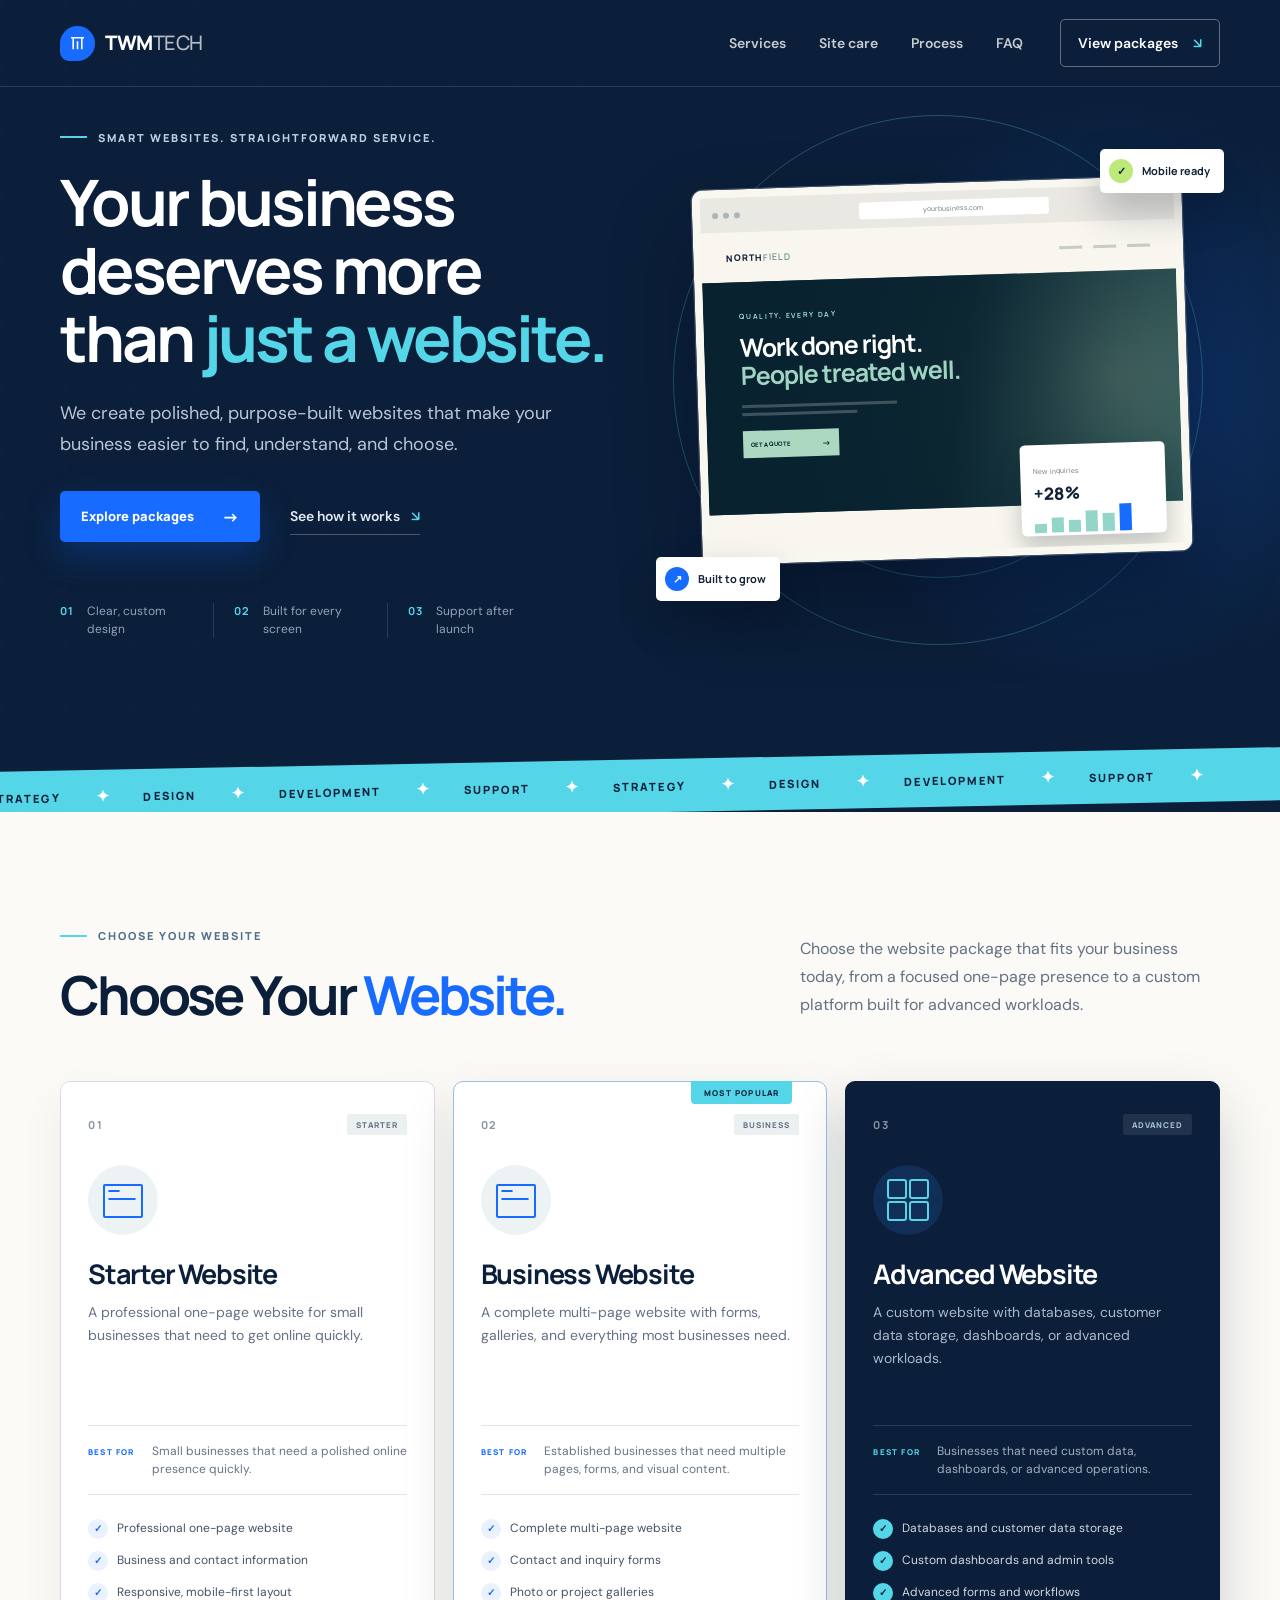
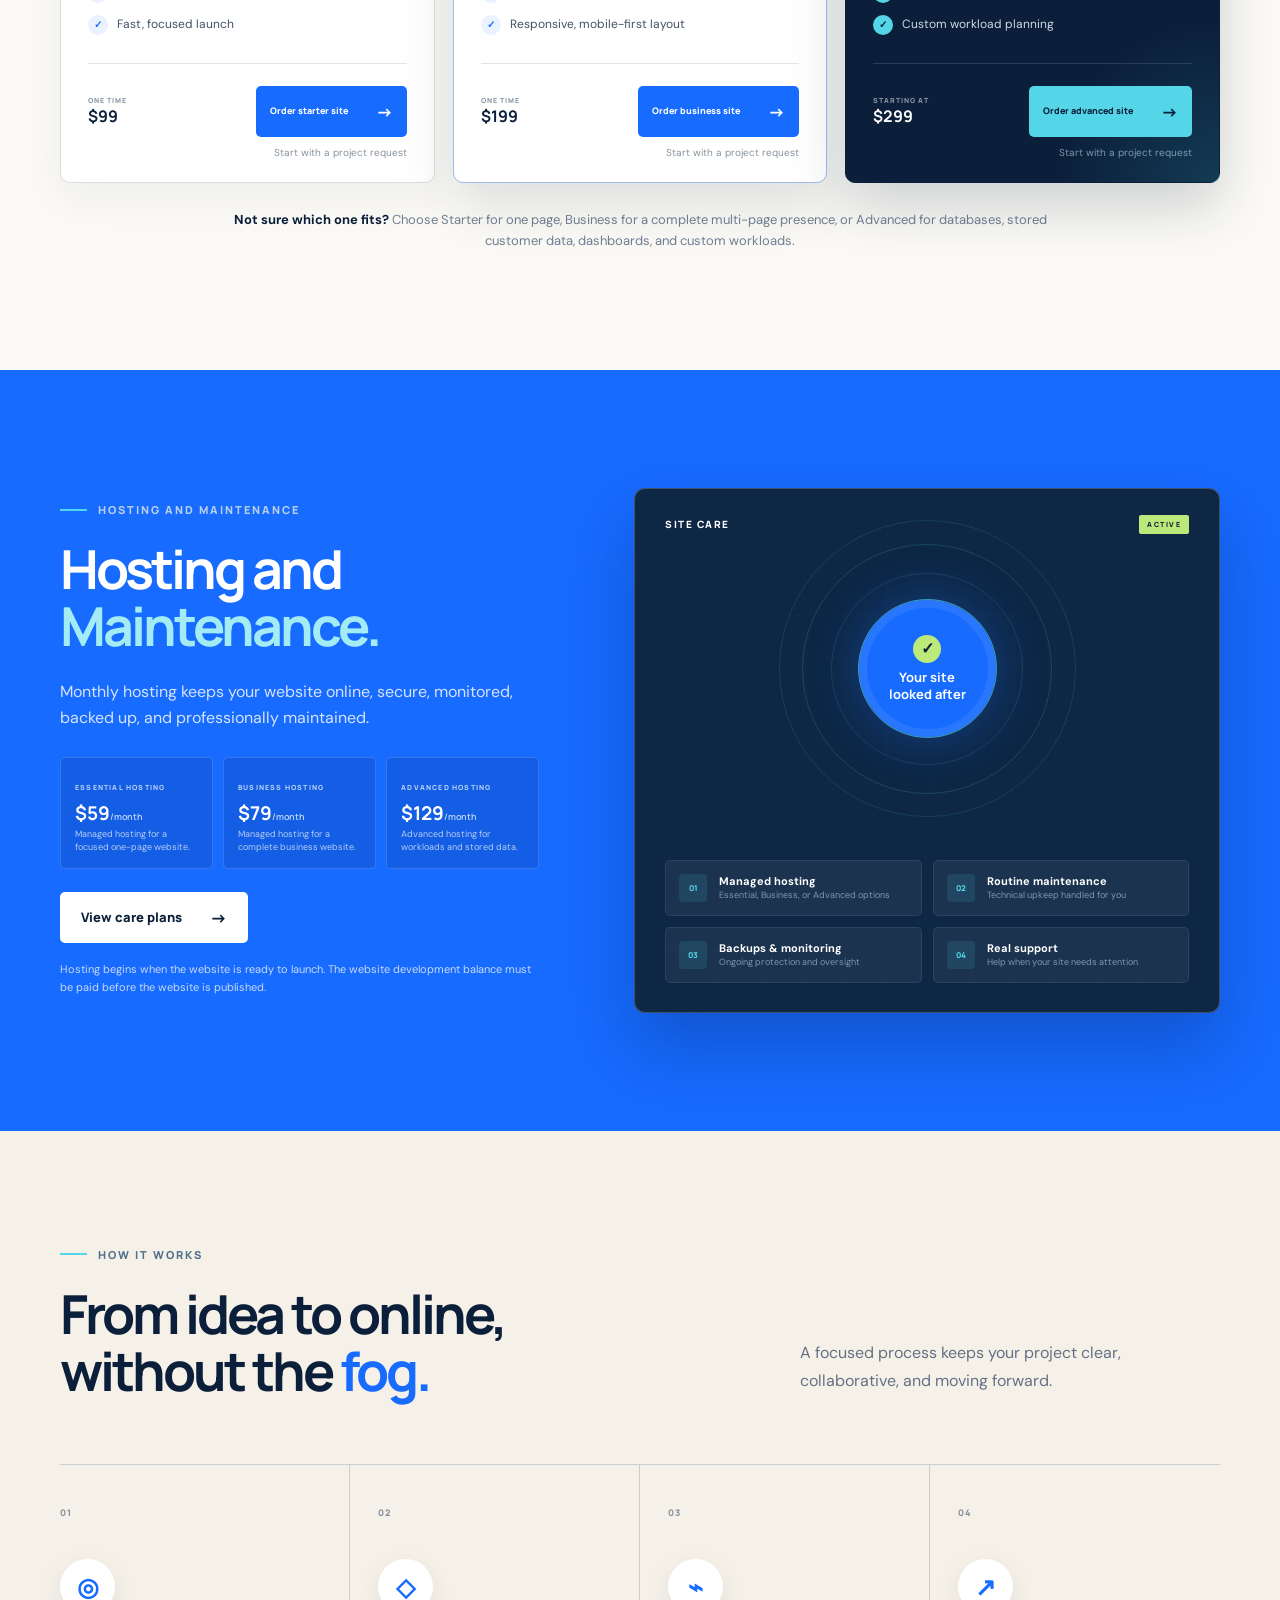
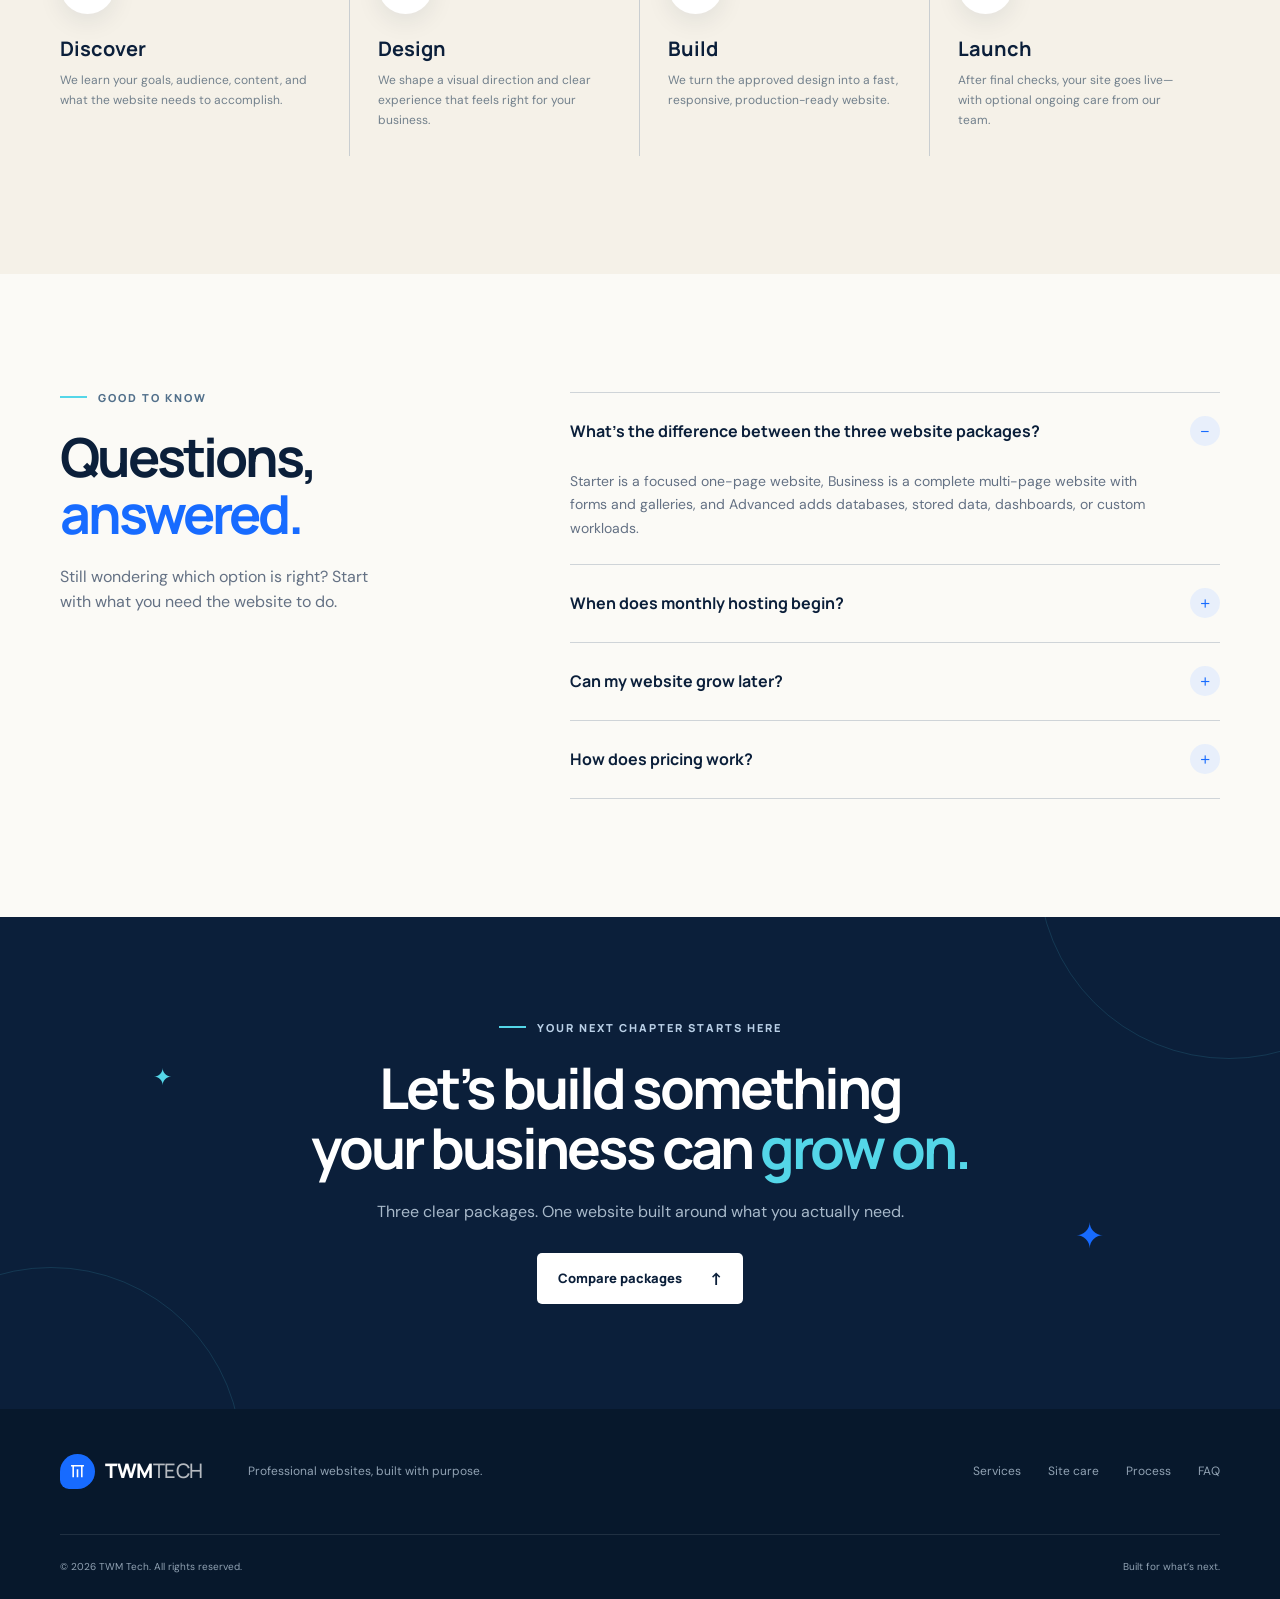
==== commit 0f6ad004: "Add files via upload" ====
--- a/index.html
+++ b/index.html
@@ -107,12 +107,12 @@
         <div class="shell">
           <div class="section-heading reveal">
             <div>
-              <div class="eyebrow eyebrow-dark"><span></span> Choose your build</div>
-              <h2>One clear choice for<br />where you are <em>now.</em></h2>
+              <div class="eyebrow eyebrow-dark"><span></span> Choose your website</div>
+              <h2>Choose Your <em>Website.</em></h2>
             </div>
             <p>
-              No bloated packages or confusing feature lists. Choose a polished online presence,
-              or a custom platform built to handle real work.
+              Choose the website package that fits your business today, from a focused one-page
+              presence to a custom platform built for advanced workloads.
             </p>
           </div>
 
@@ -120,59 +120,90 @@
             <article class="package-card package-simple reveal">
               <div class="package-topline">
                 <span class="package-number">01</span>
-                <span class="package-tag">ESSENTIAL</span>
+                <span class="package-tag">STARTER</span>
               </div>
               <div class="package-icon simple-icon" aria-hidden="true">
                 <span></span><span></span><span></span>
               </div>
-              <h3>Simple Website</h3>
+              <h3>Starter Website</h3>
               <p class="package-lead">
-                A sharp, dependable website that tells people who you are and makes it easy to get in touch.
+                A professional one-page website for small businesses that need to get online quickly.
               </p>
               <div class="best-for">
                 <strong>BEST FOR</strong>
-                <span>Service businesses, portfolios, local companies, and new brands.</span>
+                <span>Small businesses that need a polished online presence quickly.</span>
               </div>
               <ul class="feature-list">
-                <li><i>✓</i> Services and pricing</li>
-                <li><i>✓</i> Contact and business information</li>
+                <li><i>✓</i> Professional one-page website</li>
+                <li><i>✓</i> Business and contact information</li>
                 <li><i>✓</i> Responsive, mobile-first layout</li>
-                <li><i>✓</i> No logins, storage, or complex workflows</li>
+                <li><i>✓</i> Fast, focused launch</li>
               </ul>
               <div class="package-footer">
-                <div><small>PROJECT PRICE</small><strong>$50</strong></div>
-                <a class="button order-button" href="order.html?package=simple">
-                  Order simple site <span>→</span>
+                <div><small>ONE TIME</small><strong>$99</strong></div>
+                <a class="button order-button" href="order.html?package=starter">
+                  Order starter site <span>→</span>
                 </a>
               </div>
               <p class="coming-soon">Start with a project request</p>
             </article>
 
-            <article class="package-card package-advanced reveal">
-              <div class="popular-flag">MOST FLEXIBLE</div>
+            <article class="package-card package-business reveal">
+              <div class="popular-flag">MOST POPULAR</div>
               <div class="package-topline">
                 <span class="package-number">02</span>
-                <span class="package-tag">CUSTOM</span>
-              </div>
-              <div class="package-icon advanced-icon" aria-hidden="true">
-                <span></span><span></span><span></span><span></span>
-              </div>
-              <h3>Advanced Website</h3>
+                <span class="package-tag">BUSINESS</span>
+              </div>
+              <div class="package-icon simple-icon" aria-hidden="true">
+                <span></span><span></span><span></span>
+              </div>
+              <h3>Business Website</h3>
               <p class="package-lead">
-                A custom web platform designed around the tasks, information, and workflows your business relies on.
+                A complete multi-page website with forms, galleries, and everything most businesses need.
               </p>
               <div class="best-for">
                 <strong>BEST FOR</strong>
-                <span>Growing teams, high-volume services, and businesses with custom operations.</span>
+                <span>Established businesses that need multiple pages, forms, and visual content.</span>
               </div>
               <ul class="feature-list">
-                <li><i>✓</i> Secure data and user accounts</li>
-                <li><i>✓</i> Custom admin panels and dashboards</li>
-                <li><i>✓</i> Job applications and form workflows</li>
-                <li><i>✓</i> Appointment booking with admin view</li>
+                <li><i>✓</i> Complete multi-page website</li>
+                <li><i>✓</i> Contact and inquiry forms</li>
+                <li><i>✓</i> Photo or project galleries</li>
+                <li><i>✓</i> Responsive, mobile-first layout</li>
               </ul>
               <div class="package-footer">
-                <div><small>ESTIMATED RANGE</small><strong>$150–$250</strong></div>
+                <div><small>ONE TIME</small><strong>$199</strong></div>
+                <a class="button order-button" href="order.html?package=business">
+                  Order business site <span>→</span>
+                </a>
+              </div>
+              <p class="coming-soon">Start with a project request</p>
+            </article>
+
+            <article class="package-card package-advanced reveal">
+              <div class="package-topline">
+                <span class="package-number">03</span>
+                <span class="package-tag">ADVANCED</span>
+              </div>
+              <div class="package-icon advanced-icon" aria-hidden="true">
+                <span></span><span></span><span></span><span></span>
+              </div>
+              <h3>Advanced Website</h3>
+              <p class="package-lead">
+                A custom website with databases, customer data storage, dashboards, or advanced workloads.
+              </p>
+              <div class="best-for">
+                <strong>BEST FOR</strong>
+                <span>Businesses that need custom data, dashboards, or advanced operations.</span>
+              </div>
+              <ul class="feature-list">
+                <li><i>✓</i> Databases and customer data storage</li>
+                <li><i>✓</i> Custom dashboards and admin tools</li>
+                <li><i>✓</i> Advanced forms and workflows</li>
+                <li><i>✓</i> Custom workload planning</li>
+              </ul>
+              <div class="package-footer">
+                <div><small>STARTING AT</small><strong>$299</strong></div>
                 <a class="button order-button" href="order.html?package=advanced">
                   Order advanced site <span>→</span>
                 </a>
@@ -183,8 +214,8 @@
 
           <div class="comparison-note reveal">
             <span>Not sure which one fits?</span>
-            If your website only needs to explain and display, choose Simple. If it needs to
-            collect, store, schedule, or manage, choose Advanced.
+            Choose Starter for one page, Business for a complete multi-page presence, or Advanced
+            for databases, stored customer data, dashboards, and custom workloads.
           </div>
         </div>
       </section>
@@ -192,20 +223,33 @@
       <section class="care section" id="care">
         <div class="shell care-grid">
           <div class="care-copy reveal">
-            <div class="eyebrow"><span></span> Optional monthly site care</div>
-            <h2>We’ll keep it running.<br />You keep <em>moving.</em></h2>
+            <div class="eyebrow"><span></span> Hosting and maintenance</div>
+            <h2>Hosting and<br /><em>Maintenance.</em></h2>
             <p>
-              Add a monthly care plan and hand off the technical upkeep. We’ll host, maintain,
-              and look after your website so it stays dependable after launch.
+              Monthly hosting keeps your website online, secure, monitored, backed up, and
+              professionally maintained.
             </p>
-            <div class="care-price">
-              <span>MONTHLY</span>
-              <strong>Simple, ongoing support</strong>
-            </div>
-            <button class="button button-light" type="button" disabled>
-              Add site care <span>→</span>
-            </button>
-            <p class="care-note">Subscription ordering coming soon</p>
+            <div class="care-prices">
+              <div>
+                <span>ESSENTIAL HOSTING</span>
+                <strong>$59<small>/month</small></strong>
+                <p>Managed hosting for a focused one-page website.</p>
+              </div>
+              <div>
+                <span>BUSINESS HOSTING</span>
+                <strong>$79<small>/month</small></strong>
+                <p>Managed hosting for a complete business website.</p>
+              </div>
+              <div>
+                <span>ADVANCED HOSTING</span>
+                <strong>$129<small>/month</small></strong>
+                <p>Advanced hosting for workloads and stored data.</p>
+              </div>
+            </div>
+            <a class="button button-light" href="subscription.html">
+              View care plans <span>→</span>
+            </a>
+            <p class="care-terms">Hosting begins when the website is ready to launch. The website development balance must be paid before the website is published.</p>
           </div>
 
           <div class="care-panel reveal">
@@ -217,7 +261,7 @@
               <div><strong>✓</strong><span>Your site<br />looked after</span></div>
             </div>
             <div class="care-features">
-              <div><i>01</i><span><strong>Managed hosting</strong>Reliable space for your website</span></div>
+              <div><i>01</i><span><strong>Managed hosting</strong>Essential, Business, or Advanced options</span></div>
               <div><i>02</i><span><strong>Routine maintenance</strong>Technical upkeep handled for you</span></div>
               <div><i>03</i><span><strong>Backups & monitoring</strong>Ongoing protection and oversight</span></div>
               <div><i>04</i><span><strong>Real support</strong>Help when your site needs attention</span></div>
@@ -276,20 +320,20 @@
           <div class="accordion reveal">
             <div class="faq-item open">
               <button type="button" aria-expanded="true">
-                <span>What’s the main difference between the two packages?</span><i>−</i>
+                <span>What’s the difference between the three website packages?</span><i>−</i>
               </button>
               <div class="faq-answer">
                 <p>
-                  A Simple Website presents information. An Advanced Website also performs work—like
-                  storing data, accepting applications, managing appointments, or powering an admin panel.
+                  Starter is a focused one-page website, Business is a complete multi-page website
+                  with forms and galleries, and Advanced adds databases, stored data, dashboards, or custom workloads.
                 </p>
               </div>
             </div>
             <div class="faq-item">
               <button type="button" aria-expanded="false">
-                <span>Do I have to purchase a monthly care plan?</span><i>+</i>
+                <span>When does monthly hosting begin?</span><i>+</i>
               </button>
-              <div class="faq-answer"><p>No. Site care is optional and can be added if you want us to handle hosting and ongoing maintenance.</p></div>
+              <div class="faq-answer"><p>Hosting begins when the website is ready to launch. Essential Hosting is $59/month, Business Hosting is $79/month, and Advanced Hosting is $129/month. The website development balance must be paid before the website is published.</p></div>
             </div>
             <div class="faq-item">
               <button type="button" aria-expanded="false">
@@ -301,7 +345,7 @@
               <button type="button" aria-expanded="false">
                 <span>How does pricing work?</span><i>+</i>
               </button>
-              <div class="faq-answer"><p>A Simple Website is $50. Advanced Websites generally range from $150–$250, with a final quote provided after we review the requested features and scope.</p></div>
+              <div class="faq-answer"><p>A Starter Website is $99 one time, a Business Website is $199 one time, and an Advanced Website starts at $299. Hosting begins when the website is ready to launch, after the website development balance is paid.</p></div>
             </div>
           </div>
         </div>
@@ -313,7 +357,7 @@
           <div class="spark spark-two">✦</div>
           <div class="eyebrow"><span></span> Your next chapter starts here</div>
           <h2>Let’s build something<br />your business can <em>grow on.</em></h2>
-          <p>Two clear packages. One website built around what you actually need.</p>
+          <p>Three clear packages. One website built around what you actually need.</p>
           <a class="button button-light" href="#services">Compare packages <span>↑</span></a>
         </div>
       </section>
--- a/styles.css
+++ b/styles.css
@@ -129,8 +129,9 @@
 .section-heading h2, .care h2, .faq h2 { font-size: clamp(38px, 4.2vw, 55px); color: var(--navy); }
 .section-heading h2 em, .faq h2 em { color: var(--blue); }
 .section-heading > p { margin: 0 0 4px; color: var(--muted); font-size: 16px; line-height: 1.75; }
-.package-grid { display: grid; grid-template-columns: 1fr 1fr; gap: 24px; }
-.package-card { position: relative; display: flex; flex-direction: column; min-height: 688px; padding: 35px 38px 28px; border: 1px solid #dadddf; border-radius: 10px; background: white; box-shadow: 0 16px 45px rgba(15, 38, 62, .06); }
+.package-grid { display: grid; grid-template-columns: repeat(3, minmax(0, 1fr)); gap: 18px; }
+.package-card { position: relative; display: flex; flex-direction: column; min-height: 688px; padding: 32px 27px 27px; border: 1px solid #dadddf; border-radius: 10px; background: white; box-shadow: 0 16px 45px rgba(15, 38, 62, .06); }
+.package-business { border-color: #9dbce8; box-shadow: 0 24px 55px rgba(9, 30, 55, .12); }
 .package-advanced { color: white; background: var(--navy); border-color: var(--navy); box-shadow: 0 24px 55px rgba(9, 30, 55, .19); }
 .package-advanced::after { content: ""; position: absolute; inset: auto 0 0 auto; width: 170px; height: 170px; opacity: .45; background: radial-gradient(circle at 100% 100%, rgba(65,204,225,.35), transparent 67%); pointer-events: none; }
 .popular-flag { position: absolute; top: -1px; right: 34px; padding: 6px 13px; color: var(--navy); background: var(--cyan); border-radius: 0 0 4px 4px; font: 800 8px var(--display); letter-spacing: 1.2px; }
@@ -146,9 +147,9 @@
 .advanced-icon { background: rgba(51,135,255,.14); }
 .advanced-icon span { position: absolute; display: block; width: 20px; height: 20px; border: 2px solid var(--cyan); border-radius: 3px; }
 .advanced-icon span:nth-child(1) { top: 14px; left: 14px; }.advanced-icon span:nth-child(2) { top: 14px; right: 14px; }.advanced-icon span:nth-child(3) { bottom: 14px; left: 14px; }.advanced-icon span:nth-child(4) { bottom: 14px; right: 14px; }
-.package-card h3 { margin: 0 0 9px; color: var(--navy); font: 700 30px var(--display); letter-spacing: -1.2px; }
+.package-card h3 { margin: 0 0 9px; color: var(--navy); font: 700 27px var(--display); letter-spacing: -1.2px; }
 .package-advanced h3 { color: white; }
-.package-lead { min-height: 76px; max-width: 455px; margin: 0; color: var(--muted); font-size: 15px; line-height: 1.65; }
+.package-lead { min-height: 100px; max-width: 455px; margin: 0; color: var(--muted); font-size: 14px; line-height: 1.65; }
 .package-advanced .package-lead { color: #a8b9ca; }
 .best-for { display: flex; gap: 17px; margin: 24px 0; padding: 16px 0; border-top: 1px solid #e2e5e7; border-bottom: 1px solid #e2e5e7; }
 .package-advanced .best-for { border-color: rgba(255,255,255,.13); }
@@ -157,7 +158,7 @@
 .best-for span { color: #667484; font-size: 12px; line-height: 1.5; }
 .package-advanced .best-for span { color: #9eb0c0; }
 .feature-list { flex: 1; display: grid; align-content: start; gap: 12px; margin: 0 0 28px; padding: 0; list-style: none; }
-.feature-list li { display: flex; align-items: center; gap: 11px; color: #445367; font-size: 14px; }
+.feature-list li { display: flex; align-items: center; gap: 9px; color: #445367; font-size: 12px; }
 .package-advanced .feature-list li { color: #ced8e2; }
 .feature-list i { display: grid; place-items: center; width: 20px; height: 20px; color: var(--blue); background: #eaf1ff; border-radius: 50%; font-size: 10px; font-style: normal; font-weight: 800; }
 .package-advanced .feature-list i { color: var(--navy); background: var(--cyan); }
@@ -167,7 +168,7 @@
 .package-footer small { color: #8a97a4; font: 800 7px var(--display); letter-spacing: 1px; }
 .package-footer strong { color: var(--navy); font: 700 16px var(--display); }
 .package-advanced .package-footer strong { color: white; }
-.order-button { min-width: 189px; color: white; background: var(--blue); }
+.order-button { min-width: 0; padding-inline: 14px; color: white; background: var(--blue); font-size: 9px; }
 .order-button:disabled, .care .button:disabled { cursor: not-allowed; opacity: .88; }
 .package-advanced .order-button { color: var(--navy); background: var(--cyan); }
 .coming-soon { margin: 8px 0 -6px; color: #87939d; font-size: 10px; text-align: right; }
@@ -180,9 +181,13 @@
 .care h2 { color: white; }
 .care h2 em { color: #a4ecf5; }
 .care-copy > p { max-width: 480px; margin: 25px 0 27px; color: #d4e3ff; font-size: 16px; }
-.care-price { display: flex; flex-direction: column; margin-bottom: 23px; }
-.care-price span { color: #a6c5fa; font: 800 9px var(--display); letter-spacing: 1.8px; }
-.care-price strong { font: 700 18px var(--display); }
+.care-prices { display: grid; grid-template-columns: repeat(3, 1fr); gap: 10px; margin: 0 0 23px; }
+.care-prices > div { padding: 14px; background: rgba(6,33,92,.16); border: 1px solid rgba(255,255,255,.16); border-radius: 5px; }
+.care-prices span { color: #b9d1fa; font: 800 7px var(--display); letter-spacing: 1.2px; }
+.care-prices strong { display: block; margin: 2px 0; font: 700 19px var(--display); }
+.care-prices strong small { color: #c2d7fb; font-size: 9px; font-weight: 600; }
+.care-prices p { margin: 0; color: #b7cdf3; font-size: 9px; line-height: 1.45; }
+.care-terms { max-width: 520px !important; margin: 18px 0 0 !important; color: #c8dafa !important; font-size: 11px !important; line-height: 1.6; }
 .button-light { color: var(--navy); background: white; }
 .care-note { display: inline-block; margin: 0 0 0 14px !important; color: #bdd3f9 !important; font-size: 10px !important; }
 .care-panel { position: relative; min-height: 525px; padding: 26px 30px 30px; background: #0d2745; border: 1px solid rgba(255,255,255,.2); border-radius: 11px; box-shadow: 0 35px 70px rgba(4,27,83,.28); }
@@ -251,6 +256,7 @@
   .hero-copy { max-width: 700px; }
   .hero-visual { width: 540px; margin: -30px auto 0; }
   .section-heading { gap: 55px; }
+  .package-grid { grid-template-columns: 1fr; }
   .care-grid { gap: 50px; }
   .faq-grid { gap: 70px; }
 }
@@ -308,6 +314,7 @@
   .order-button { width: 100%; }
   .coming-soon { text-align: center; }
   .care-note { display: block; margin: 10px 0 0 !important; }
+  .care-prices { grid-template-columns: 1fr; }
   .care-panel { min-height: 560px; padding-left: 18px; padding-right: 18px; }
   .uptime-orbit { transform: translateX(-50%) scale(.85); }
   .care-features { left: 18px; right: 18px; grid-template-columns: 1fr; }
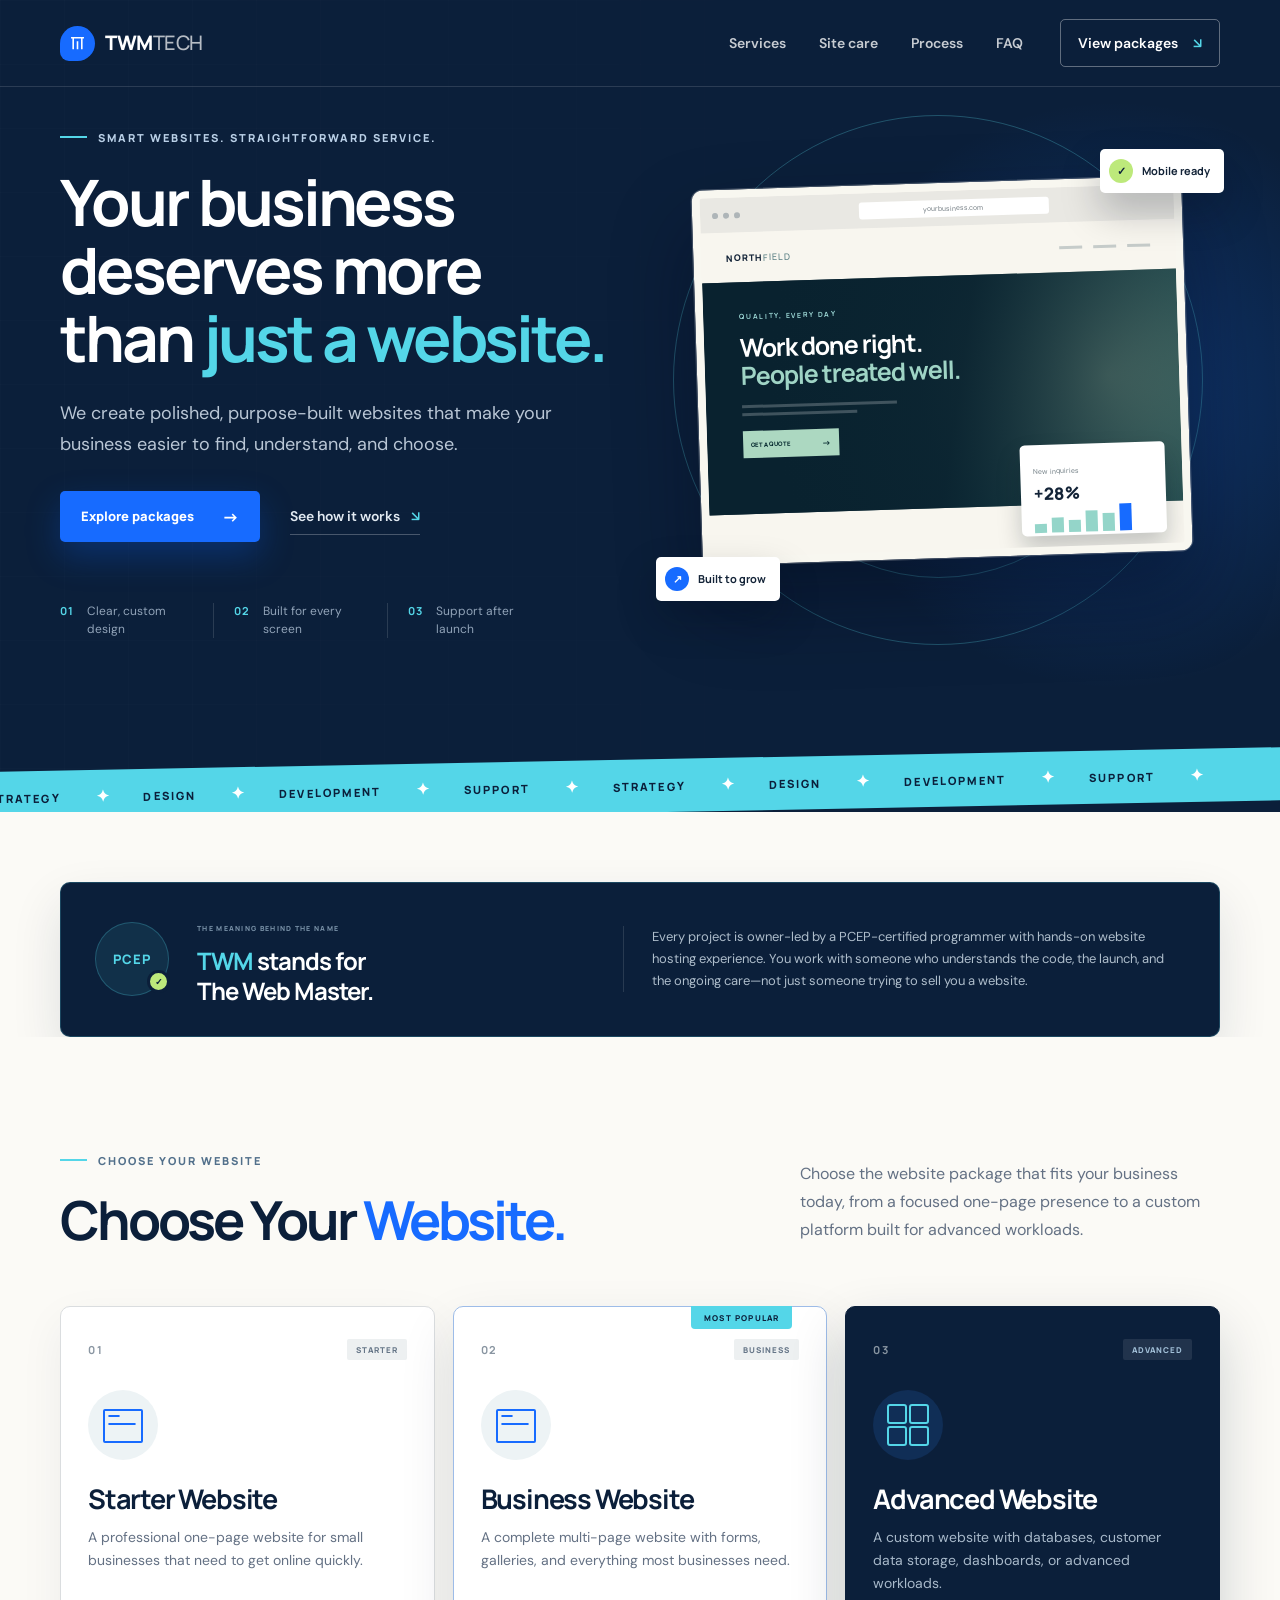
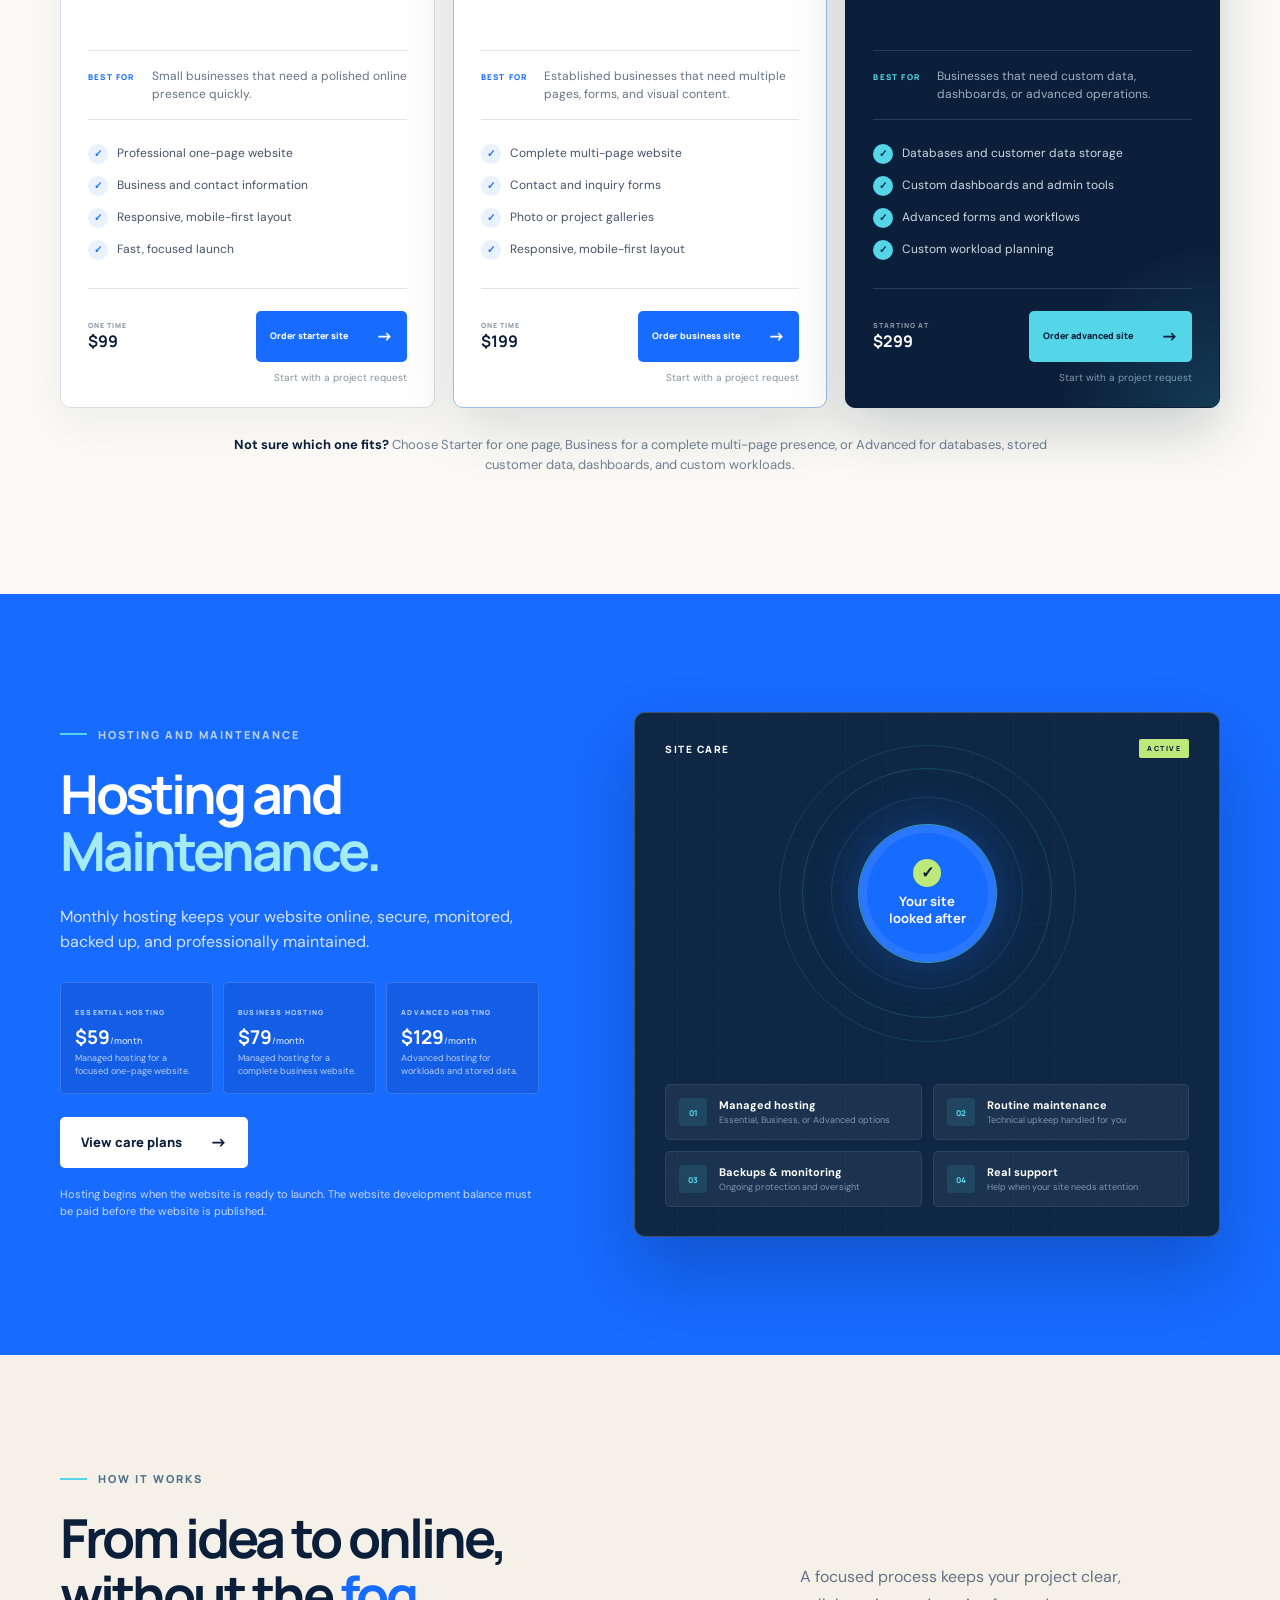
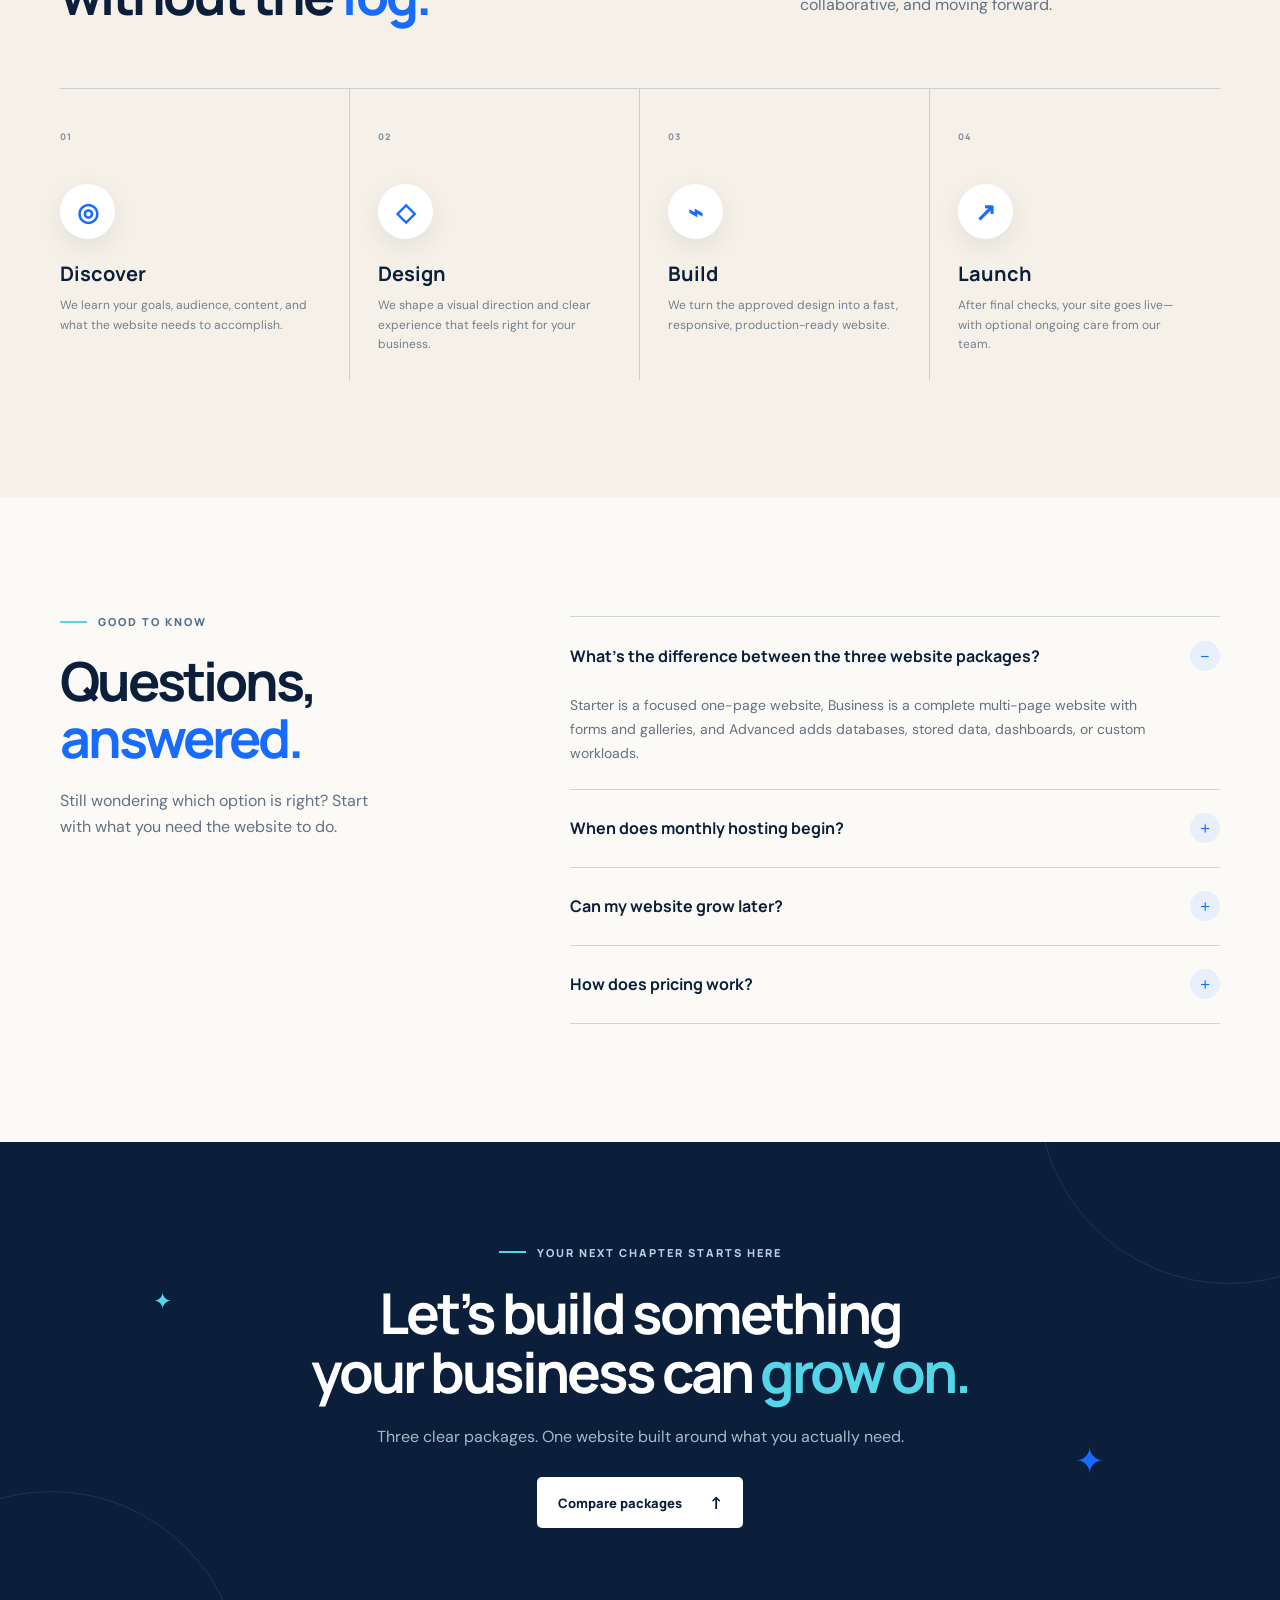
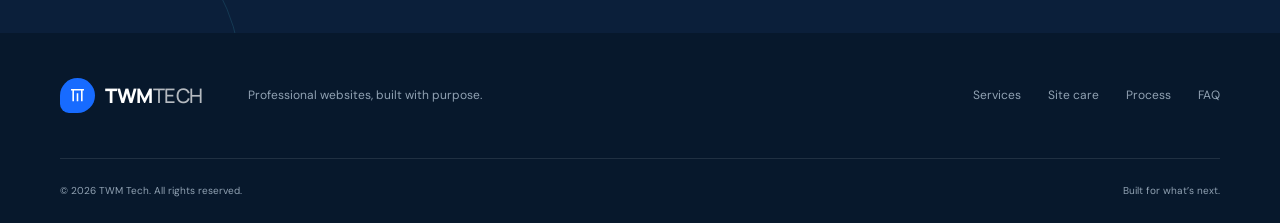
==== commit cbd9fa0d: "Add files via upload" ====
--- a/index.html
+++ b/index.html
@@ -103,6 +103,24 @@
         </div>
       </section>
 
+      <section class="credentials" aria-labelledby="credentials-title">
+        <div class="shell credentials-card reveal">
+          <div class="credentials-badge" aria-hidden="true">
+            <strong>PCEP</strong>
+            <span>✓</span>
+          </div>
+          <div class="credentials-title">
+            <small>THE MEANING BEHIND THE NAME</small>
+            <h2 id="credentials-title"><em>TWM</em> stands for<br />The Web Master.</h2>
+          </div>
+          <p>
+            Every project is owner-led by a PCEP-certified programmer with hands-on website
+            hosting experience. You work with someone who understands the code, the launch, and
+            the ongoing care—not just someone trying to sell you a website.
+          </p>
+        </div>
+      </section>
+
       <section class="services section" id="services">
         <div class="shell">
           <div class="section-heading reveal">
--- a/styles.css
+++ b/styles.css
@@ -123,6 +123,16 @@
 .hero-ribbon span { font: 800 11px var(--display); letter-spacing: 2px; }
 .hero-ribbon b { color: white; }
 @keyframes ribbon { to { transform: translateX(-50%); } }
+
+.credentials { padding: 70px 0 0; background: var(--paper); }
+.credentials-card { display: grid; grid-template-columns: auto .85fr 1.2fr; gap: 28px; align-items: center; padding: 30px 34px; color: white; background: var(--navy); border: 1px solid rgba(84,214,232,.22); border-radius: 10px; box-shadow: 0 22px 50px rgba(9,30,55,.12); }
+.credentials-badge { position: relative; display: grid; place-items: center; width: 74px; height: 74px; color: var(--cyan); background: rgba(84,214,232,.09); border: 1px solid rgba(84,214,232,.25); border-radius: 50%; }
+.credentials-badge strong { font: 800 13px var(--display); letter-spacing: 1px; }
+.credentials-badge span { position: absolute; right: -2px; bottom: 2px; display: grid; place-items: center; width: 23px; height: 23px; color: var(--navy); background: var(--lime); border: 3px solid var(--navy); border-radius: 50%; font-size: 9px; font-weight: 800; }
+.credentials-title small { color: #7890a6; font: 800 7px var(--display); letter-spacing: 1.3px; }
+.credentials-title h2 { margin: 7px 0 0; color: white; font: 700 24px/1.25 var(--display); letter-spacing: -1px; }
+.credentials-title h2 em { color: var(--cyan); font-style: normal; }
+.credentials-card > p { margin: 0; padding-left: 28px; color: #aebdcb; border-left: 1px solid rgba(255,255,255,.12); font-size: 13px; line-height: 1.7; }
 
 .services { background: var(--paper); }
 .section-heading { display: grid; grid-template-columns: 1.2fr .8fr; gap: 110px; align-items: end; margin-bottom: 58px; }
@@ -282,6 +292,9 @@
   .pill-top { right: -5px; }
   .pill-bottom { left: -4px; bottom: -2px; }
   .section-heading, .care-grid, .faq-grid { grid-template-columns: 1fr; gap: 28px; }
+  .credentials { padding-top: 52px; }
+  .credentials-card { grid-template-columns: auto 1fr; gap: 20px; padding: 27px; }
+  .credentials-card > p { grid-column: 1 / -1; padding: 19px 0 0; border-top: 1px solid rgba(255,255,255,.12); border-left: 0; }
   .section-heading { margin-bottom: 42px; }
   .package-grid { grid-template-columns: 1fr; }
   .package-card { min-height: 640px; }
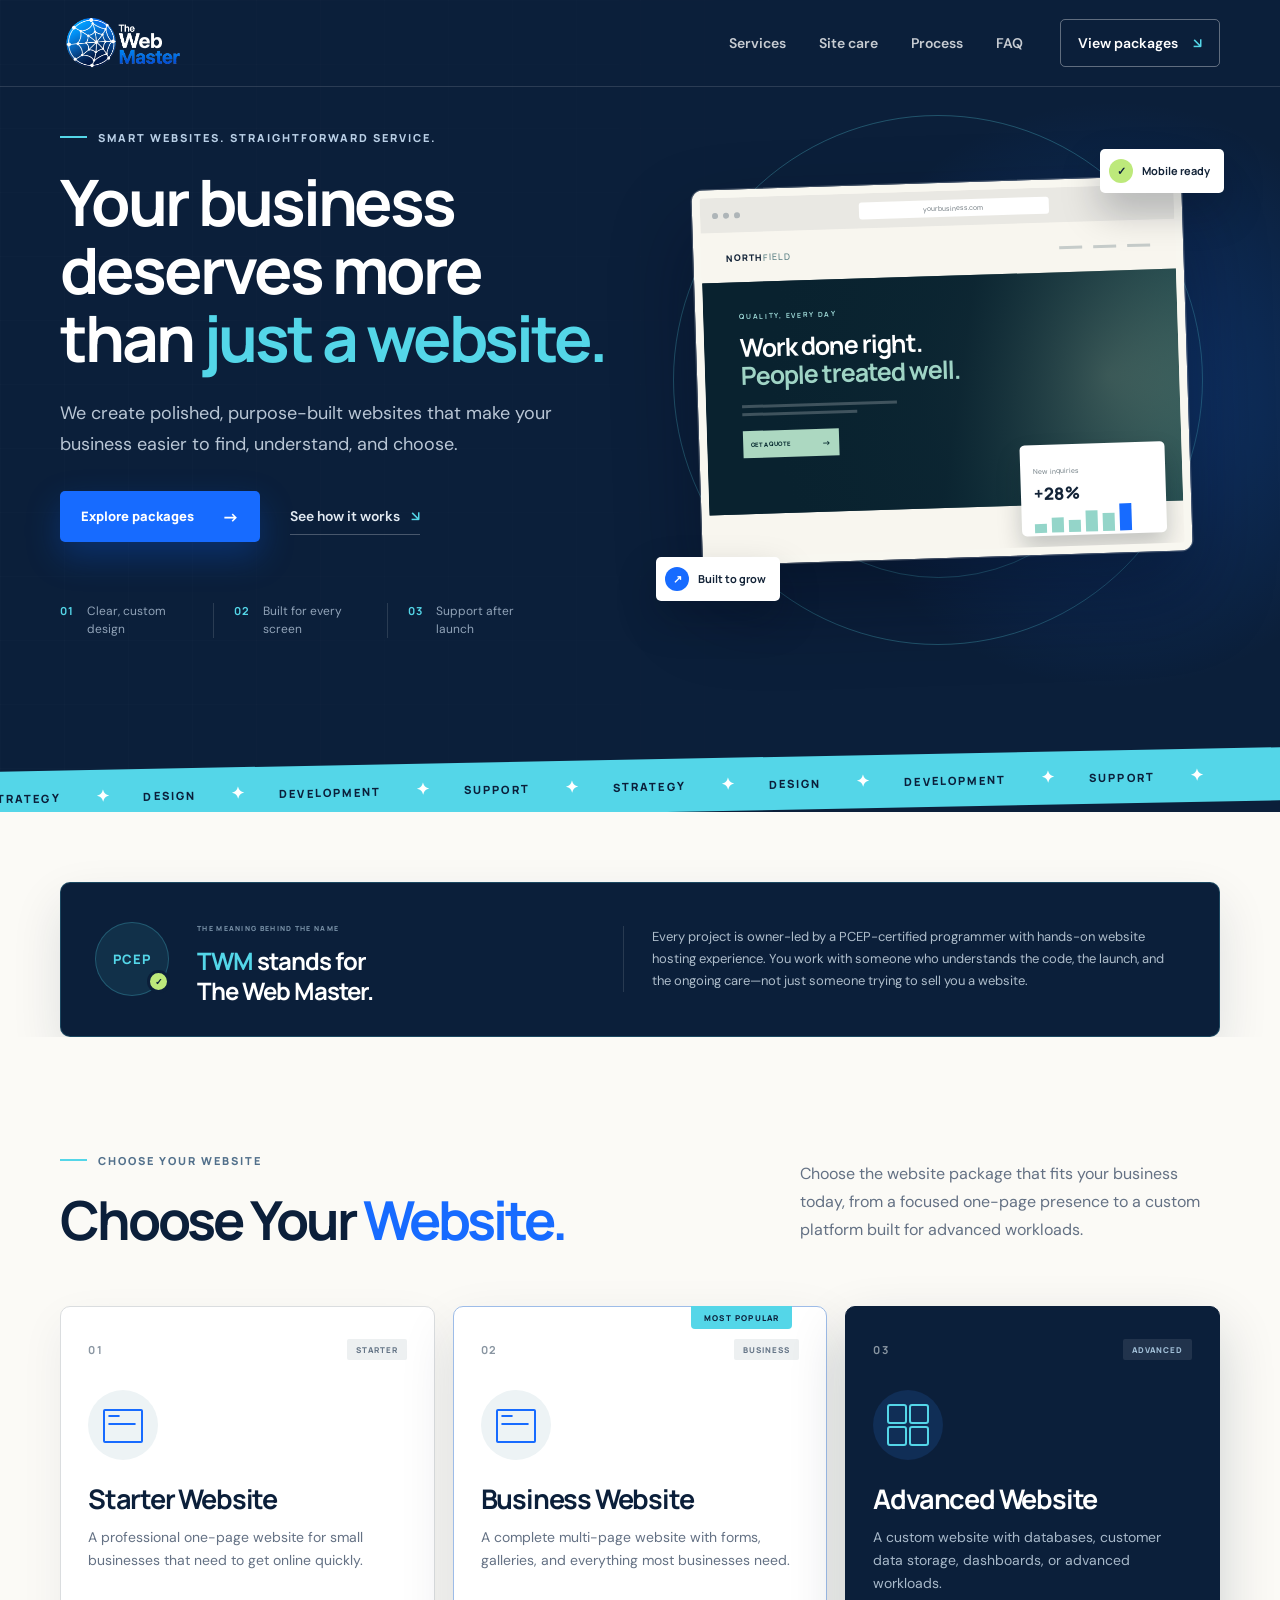
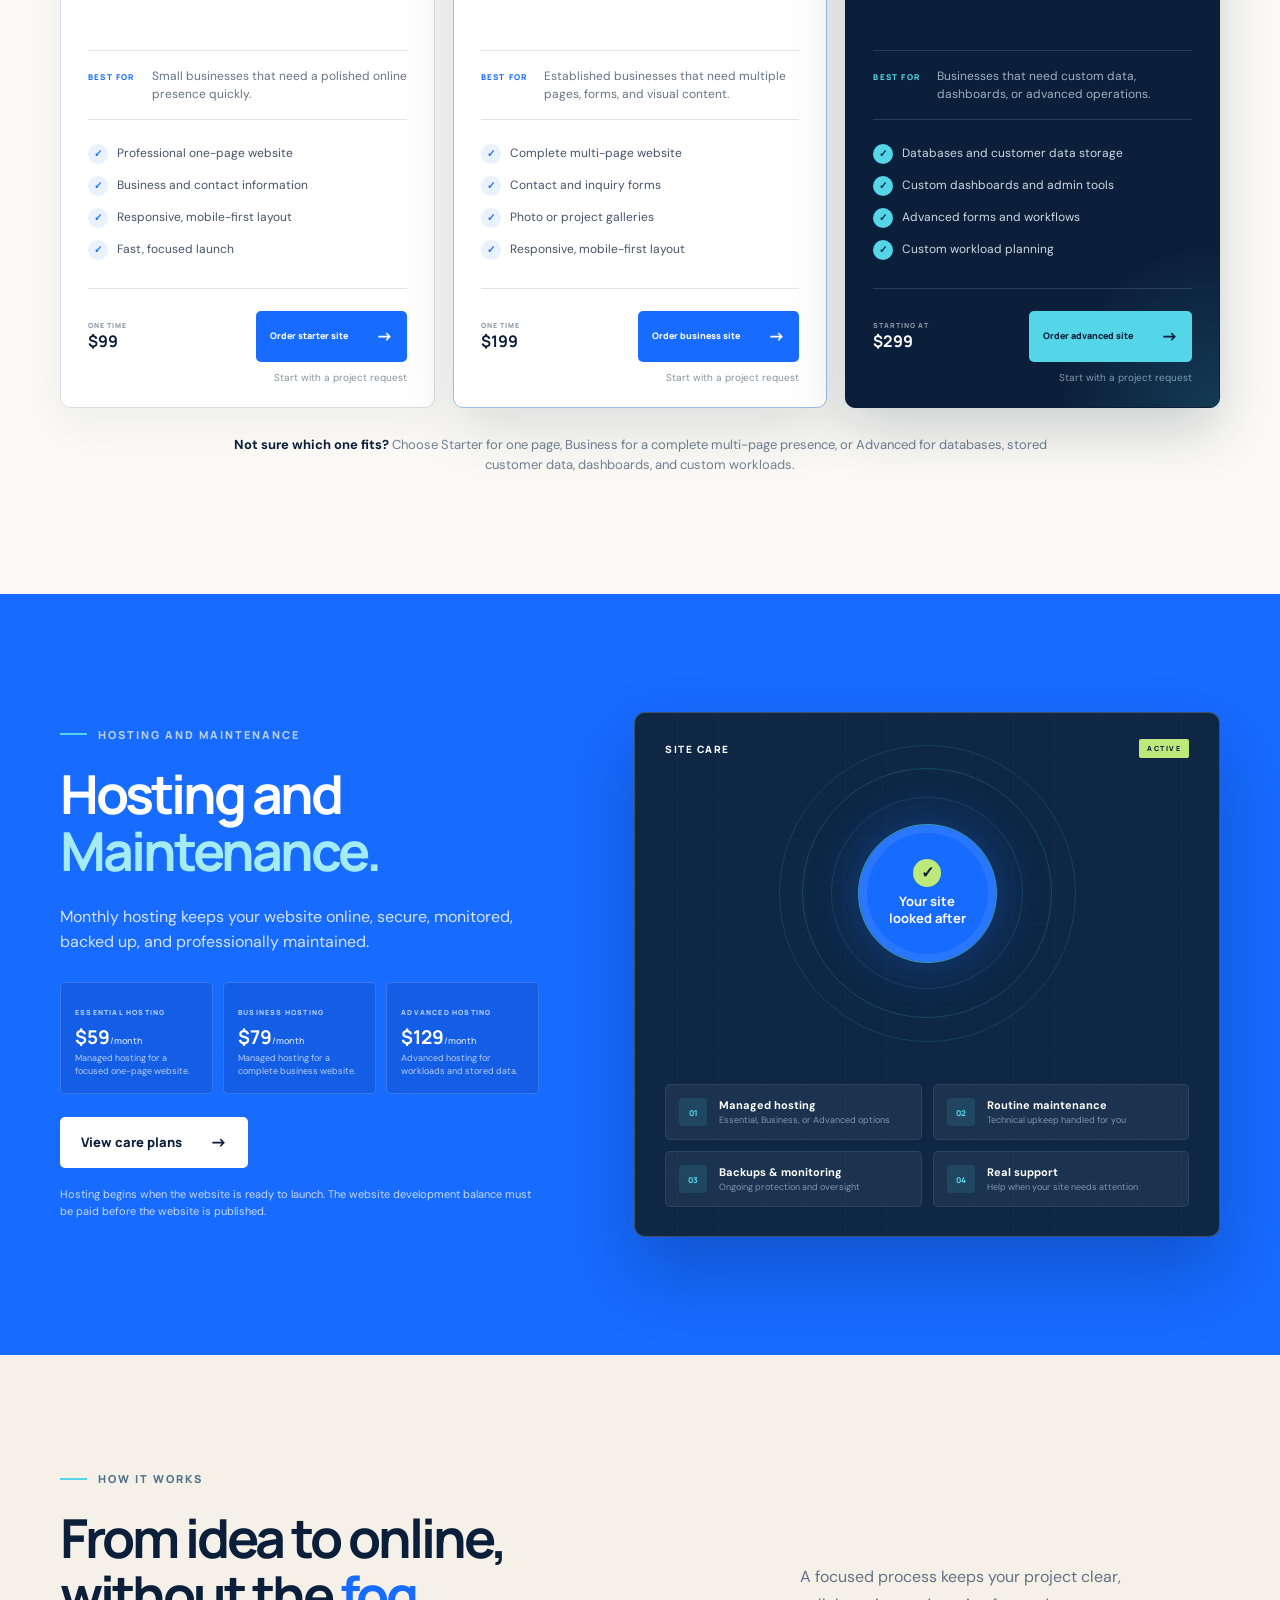
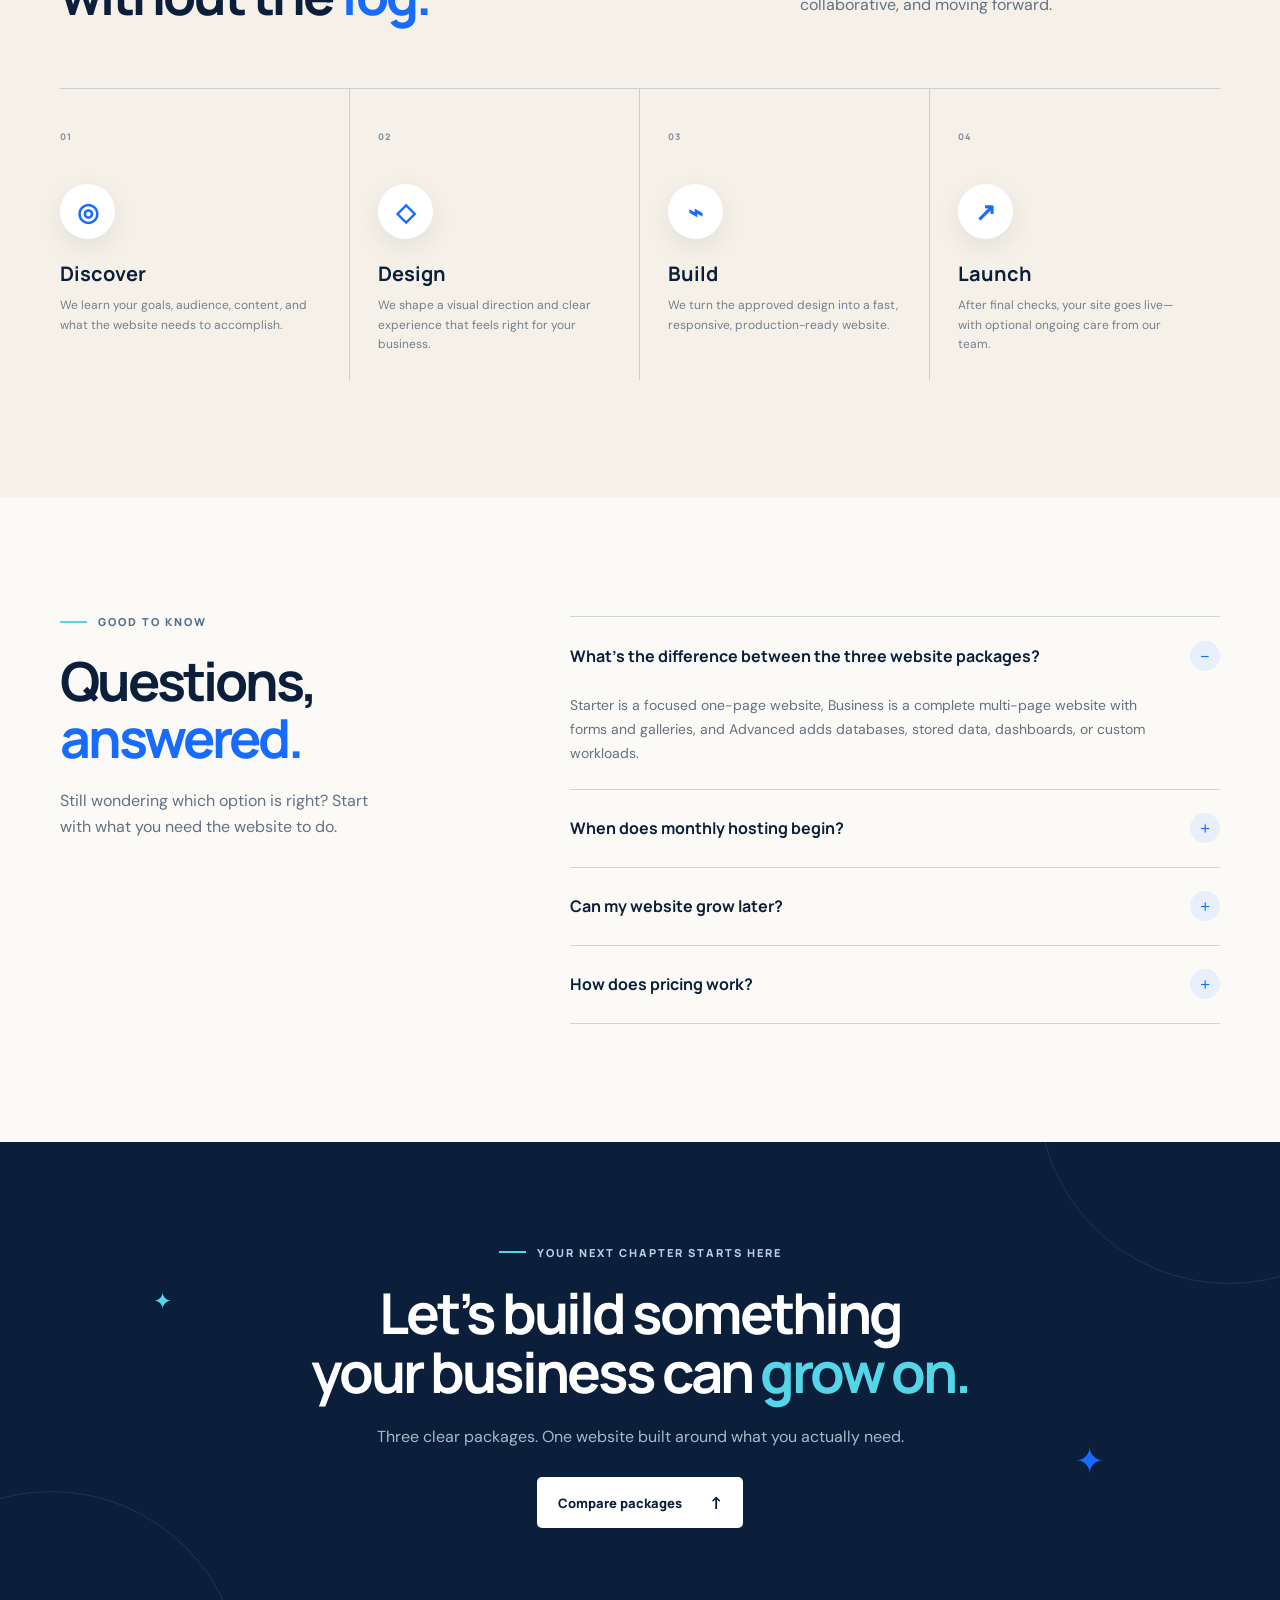
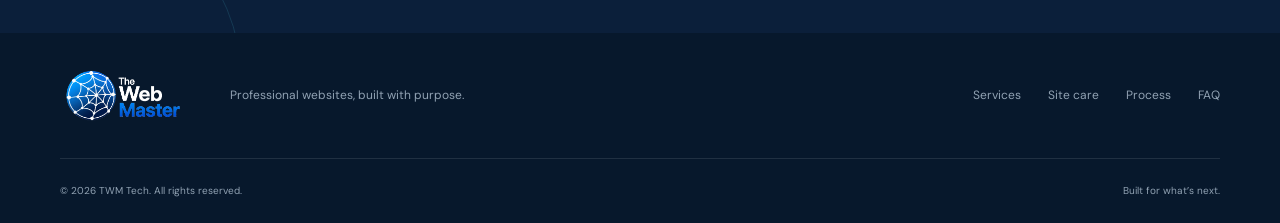
==== commit 8f5c364d: "Add files via upload" ====
--- a/index.html
+++ b/index.html
@@ -3,6 +3,20 @@
   <head>
     <meta charset="UTF-8" />
     <meta name="viewport" content="width=device-width, initial-scale=1.0" />
+    <meta property="og:type" content="website" />
+    <meta property="og:site_name" content="TWM Tech" />
+    <meta property="og:title" content="TWM Tech - Websites built for business" />
+    <meta property="og:description" content="Polished, purpose-built websites that make your business easier to find, understand, and choose." />
+    <meta property="og:image" content="logoTWM.png" />
+    <meta property="og:image:type" content="image/png" />
+    <meta property="og:image:width" content="1254" />
+    <meta property="og:image:height" content="541" />
+    <meta property="og:image:alt" content="The Web Master logo" />
+    <meta name="twitter:card" content="summary_large_image" />
+    <meta name="twitter:image" content="logoTWM.png" />
+    <meta name="twitter:image:alt" content="The Web Master logo" />
+    <link rel="icon" type="image/png" href="favicon.png" />
+    <link rel="apple-touch-icon" href="favicon.png" />
     <meta
       name="description"
       content="TWM Tech creates polished business websites—from simple informational sites to powerful custom platforms."
@@ -23,12 +37,7 @@
     <header class="site-header" id="top">
       <div class="shell nav-wrap">
         <a class="brand" href="#top" aria-label="TWM Tech home">
-          <span class="brand-mark" aria-hidden="true">
-            <svg viewBox="0 0 32 32" fill="none">
-              <path d="M7 8h18M10 8v16M22 8v16M16 13v11" />
-            </svg>
-          </span>
-          <span>TWM<span>TECH</span></span>
+          <img class="brand-logo" src="logoTWM-transparent.png" alt="" />
         </a>
 
         <button class="menu-button" type="button" aria-expanded="false" aria-controls="site-nav">
@@ -383,11 +392,8 @@
 
     <footer class="site-footer">
       <div class="shell footer-top">
-        <a class="brand footer-brand" href="#top">
-          <span class="brand-mark" aria-hidden="true">
-            <svg viewBox="0 0 32 32" fill="none"><path d="M7 8h18M10 8v16M22 8v16M16 13v11" /></svg>
-          </span>
-          <span>TWM<span>TECH</span></span>
+        <a class="brand footer-brand" href="#top" aria-label="TWM Tech home">
+          <img class="brand-logo" src="logoTWM-transparent.png" alt="" />
         </a>
         <p>Professional websites, built with purpose.</p>
         <nav aria-label="Footer navigation">
--- a/styles.css
+++ b/styles.css
@@ -48,10 +48,7 @@
 .site-header.scrolled { position: fixed; background: rgba(9, 28, 52, .95); backdrop-filter: blur(16px); box-shadow: 0 8px 30px rgba(4, 15, 31, .14); }
 .nav-wrap { height: 86px; display: flex; align-items: center; justify-content: space-between; }
 .brand { display: inline-flex; align-items: center; gap: 10px; font-family: var(--display); font-weight: 800; font-size: 20px; letter-spacing: -.5px; }
-.brand > span:last-child > span { font-weight: 500; opacity: .7; }
-.brand-mark { display: grid; place-items: center; width: 35px; height: 35px; color: white; background: var(--blue); border-radius: 50% 50% 50% 9px; }
-.brand-mark svg { width: 23px; height: 23px; }
-.brand-mark path { stroke: currentColor; stroke-width: 2.2; }
+.brand-logo { display: block; width: auto; height: 54px; }
 .site-nav { display: flex; align-items: center; gap: 33px; font-weight: 600; font-size: 14px; }
 .site-nav > a:not(.nav-cta) { opacity: .77; transition: opacity .2s; }
 .site-nav > a:not(.nav-cta):hover { opacity: 1; }
@@ -308,6 +305,7 @@
 }
 
 @media (max-width: 520px) {
+  .brand-logo { height: 44px; }
   .shell { width: calc(100% - 28px); }
   .hero h1 { font-size: 43px; }
   .hero-copy > p { font-size: 16px; }
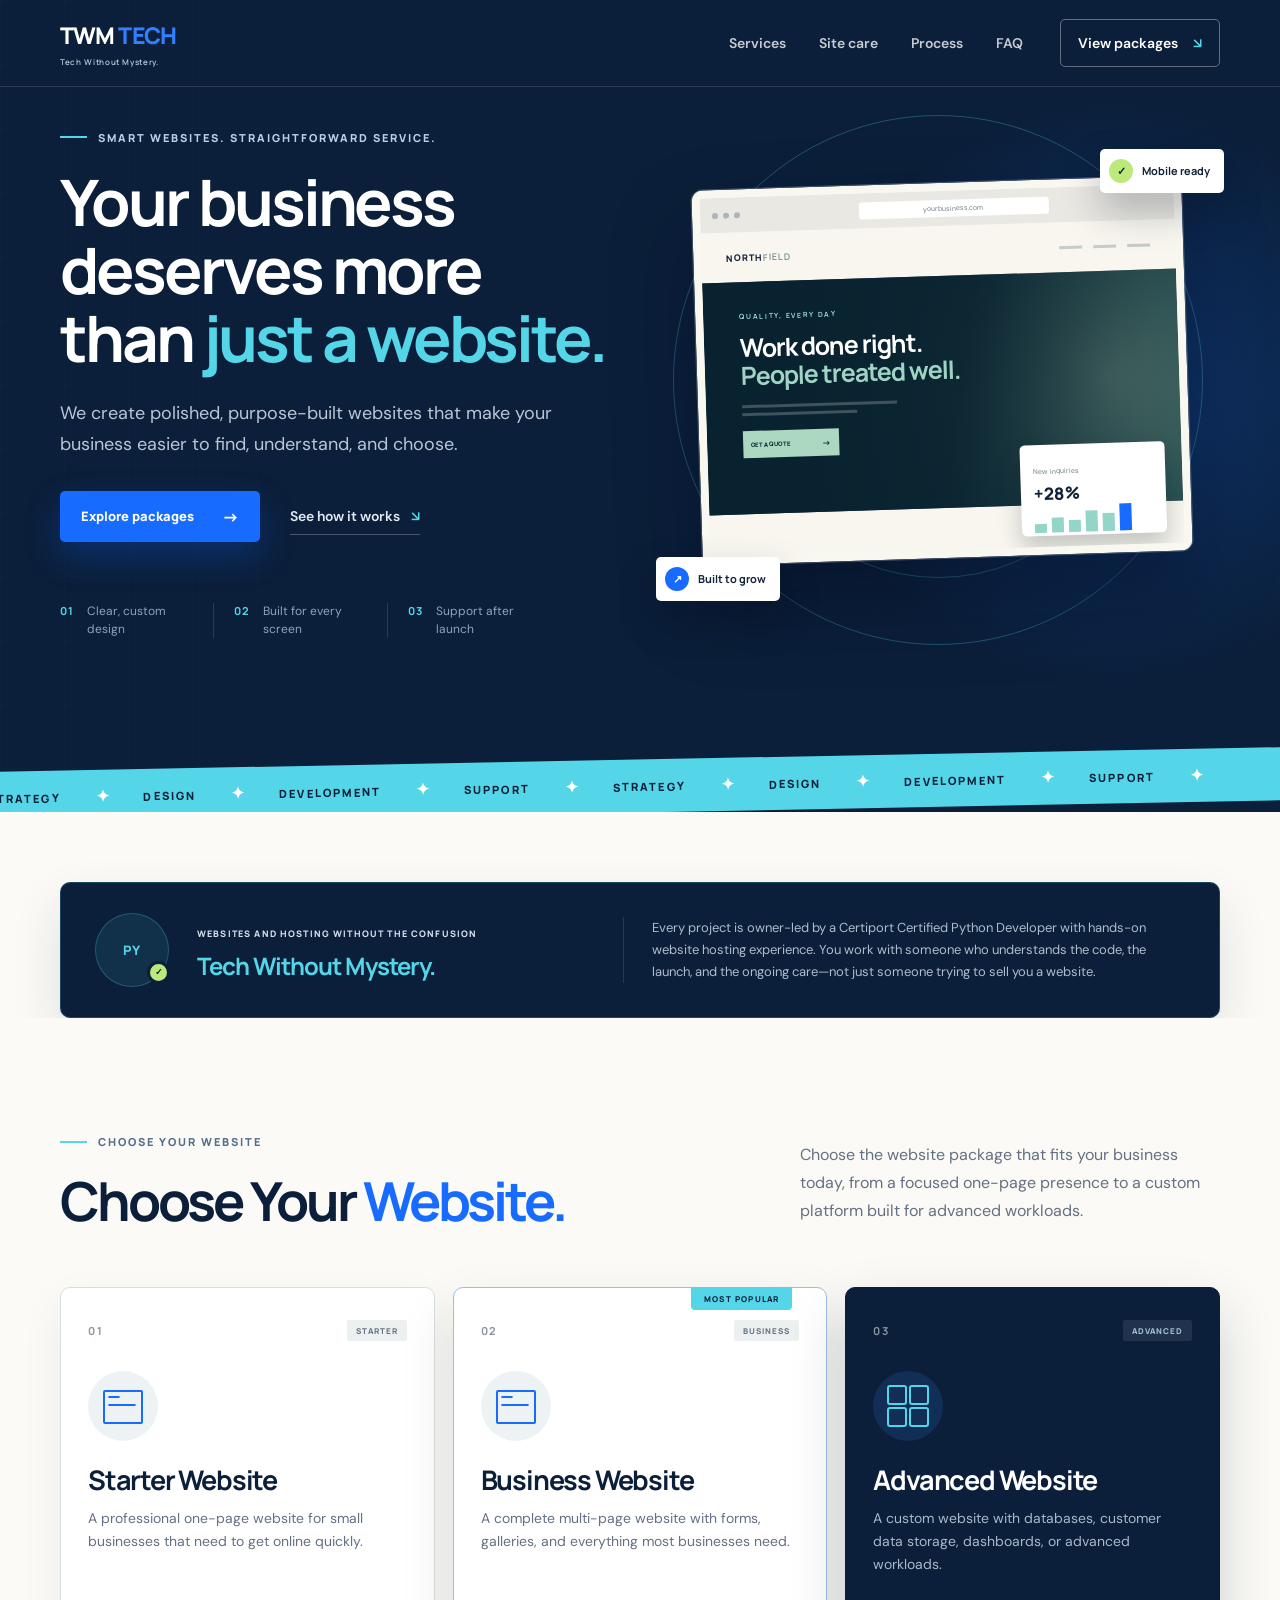
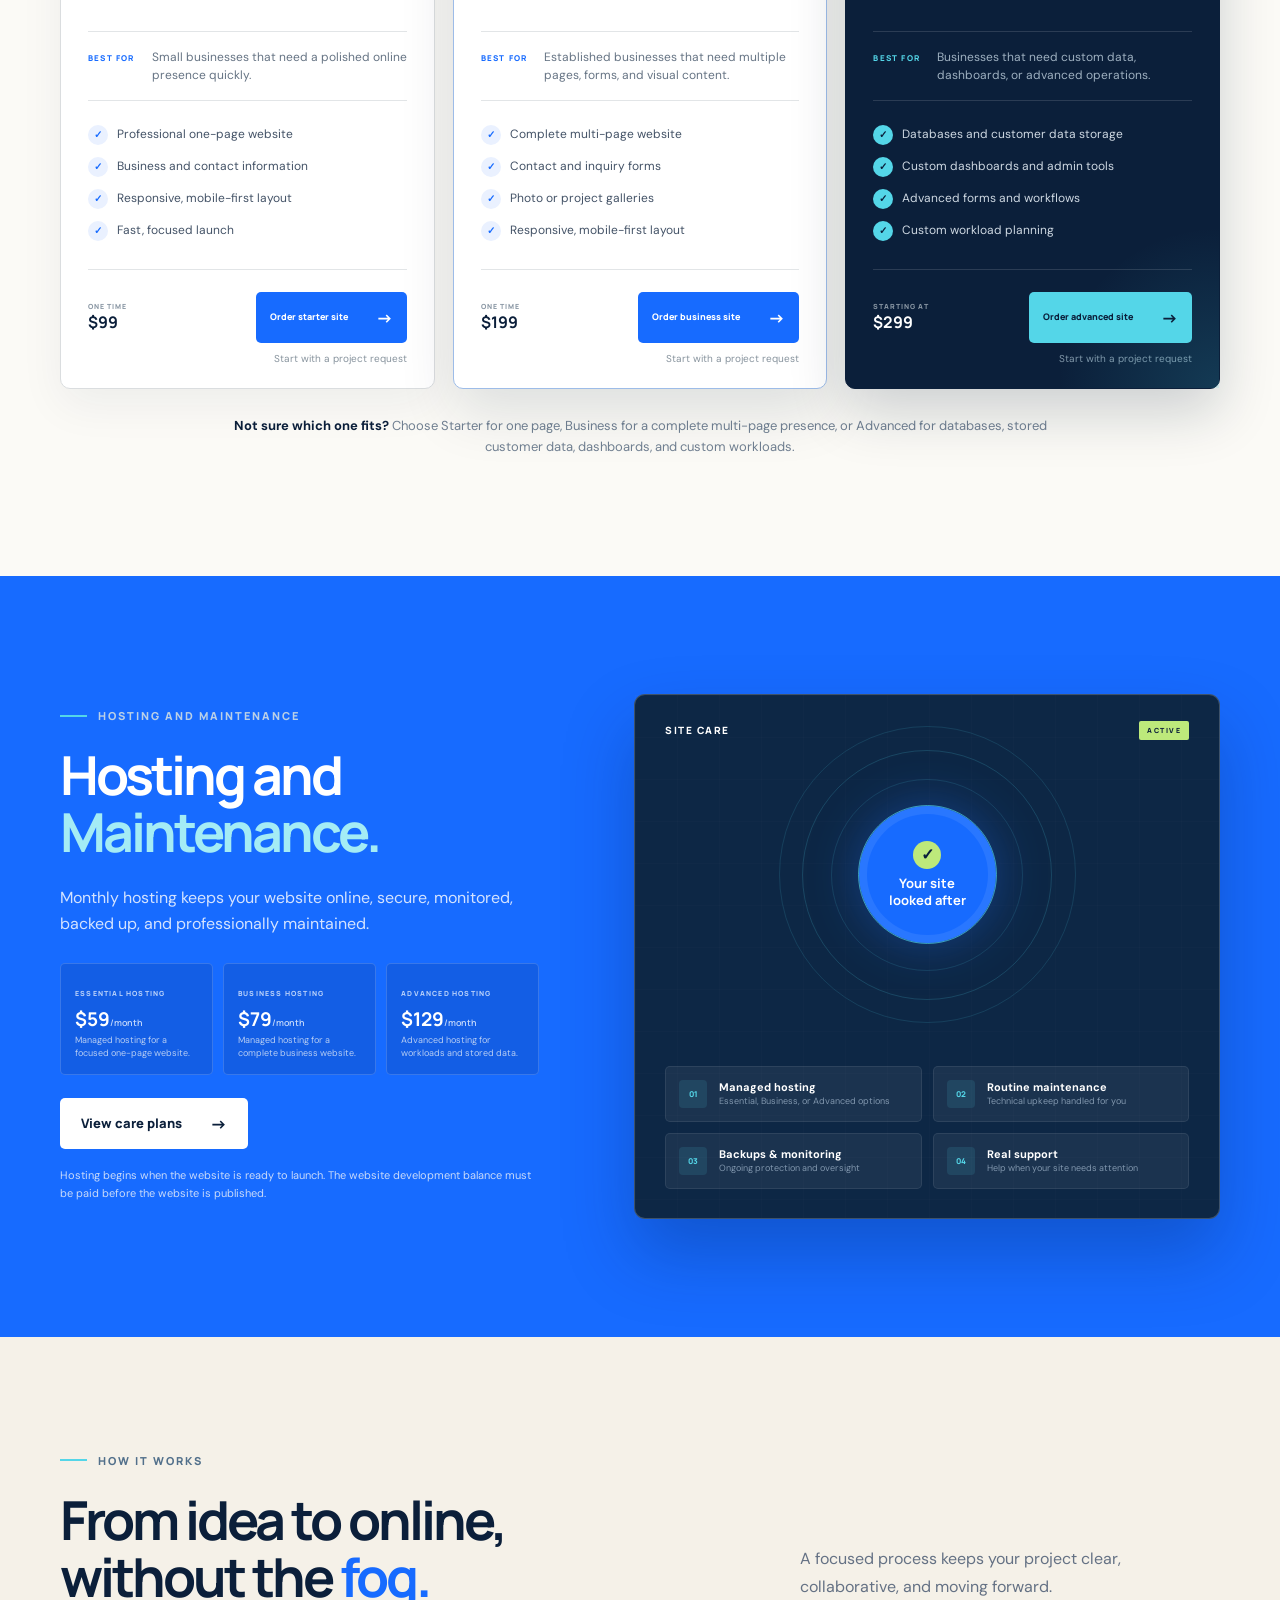
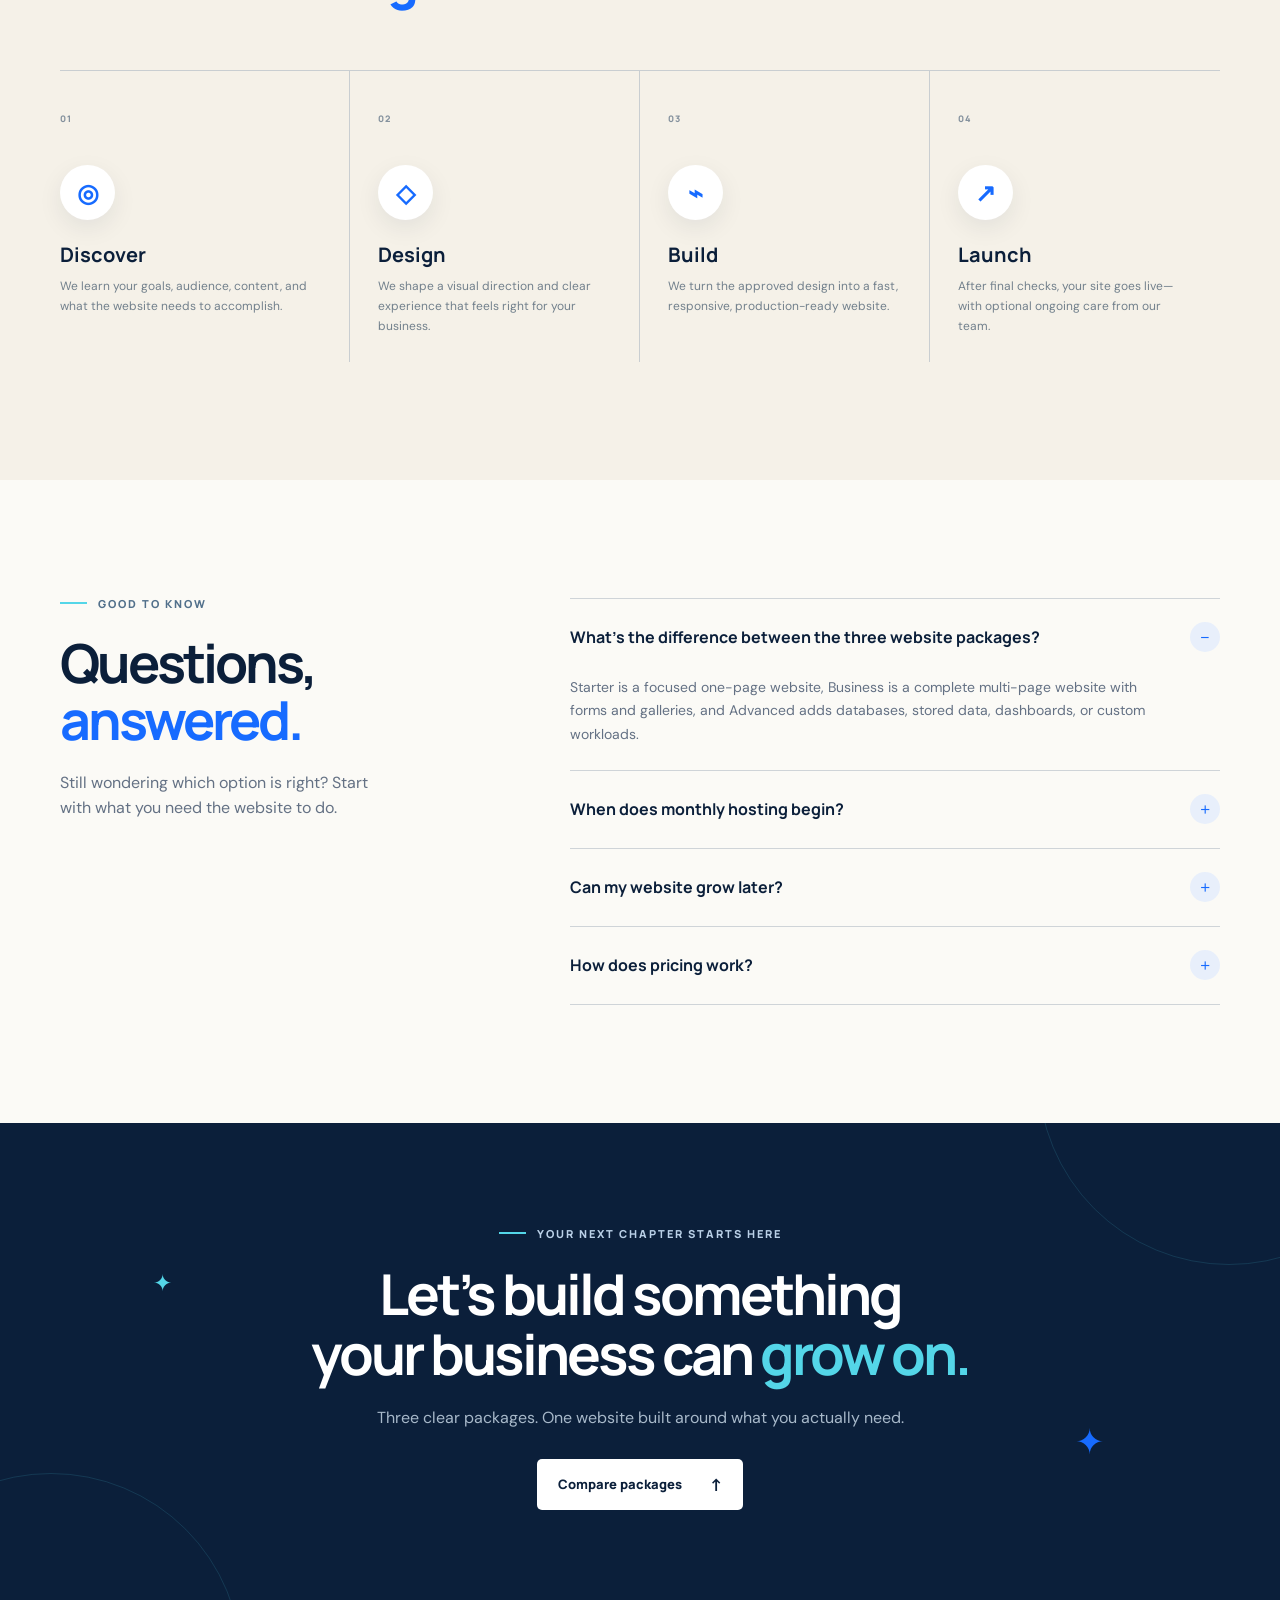
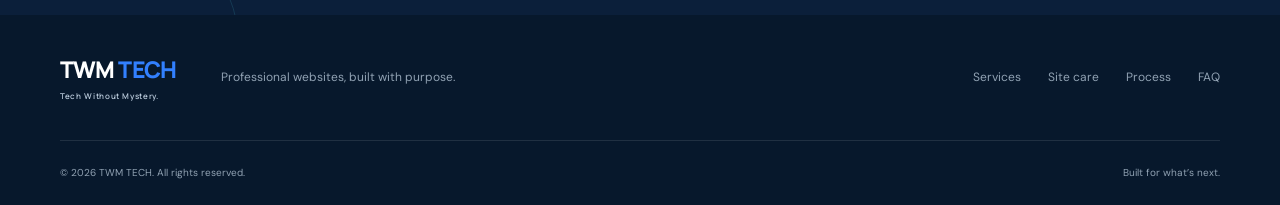
==== commit b65847e6: "Add files via upload" ====
--- a/index.html
+++ b/index.html
@@ -4,24 +4,17 @@
     <meta charset="UTF-8" />
     <meta name="viewport" content="width=device-width, initial-scale=1.0" />
     <meta property="og:type" content="website" />
-    <meta property="og:site_name" content="TWM Tech" />
-    <meta property="og:title" content="TWM Tech - Websites built for business" />
+    <meta property="og:site_name" content="TWM TECH" />
+    <meta property="og:title" content="TWM TECH - Websites built for business" />
     <meta property="og:description" content="Polished, purpose-built websites that make your business easier to find, understand, and choose." />
-    <meta property="og:image" content="logoTWM.png" />
-    <meta property="og:image:type" content="image/png" />
-    <meta property="og:image:width" content="1254" />
-    <meta property="og:image:height" content="541" />
-    <meta property="og:image:alt" content="The Web Master logo" />
-    <meta name="twitter:card" content="summary_large_image" />
-    <meta name="twitter:image" content="logoTWM.png" />
-    <meta name="twitter:image:alt" content="The Web Master logo" />
+    <meta name="twitter:card" content="summary" />
     <link rel="icon" type="image/png" href="favicon.png" />
     <link rel="apple-touch-icon" href="favicon.png" />
     <meta
       name="description"
-      content="TWM Tech creates polished business websites—from simple informational sites to powerful custom platforms."
+      content="TWM TECH creates polished business websites—from simple informational sites to powerful custom platforms."
     />
-    <title>TWM Tech — Websites built for business</title>
+    <title>TWM TECH — Websites built for business</title>
     <link rel="preconnect" href="https://fonts.googleapis.com" />
     <link rel="preconnect" href="https://fonts.gstatic.com" crossorigin />
     <link
@@ -36,8 +29,9 @@
 
     <header class="site-header" id="top">
       <div class="shell nav-wrap">
-        <a class="brand" href="#top" aria-label="TWM Tech home">
-          <img class="brand-logo" src="logoTWM-transparent.png" alt="" />
+        <a class="brand" href="#top" aria-label="TWM TECH home">
+          <span class="brand-name">TWM <b>TECH</b></span>
+          <span class="brand-tagline">Tech Without Mystery.</span>
         </a>
 
         <button class="menu-button" type="button" aria-expanded="false" aria-controls="site-nav">
@@ -115,15 +109,15 @@
       <section class="credentials" aria-labelledby="credentials-title">
         <div class="shell credentials-card reveal">
           <div class="credentials-badge" aria-hidden="true">
-            <strong>PCEP</strong>
+            <strong>PY</strong>
             <span>✓</span>
           </div>
           <div class="credentials-title">
-            <small>THE MEANING BEHIND THE NAME</small>
-            <h2 id="credentials-title"><em>TWM</em> stands for<br />The Web Master.</h2>
+            <small>WEBSITES AND HOSTING WITHOUT THE CONFUSION</small>
+            <h2 id="credentials-title"><em>Tech Without Mystery.</em></h2>
           </div>
           <p>
-            Every project is owner-led by a PCEP-certified programmer with hands-on website
+            Every project is owner-led by a Certiport Certified Python Developer with hands-on website
             hosting experience. You work with someone who understands the code, the launch, and
             the ongoing care—not just someone trying to sell you a website.
           </p>
@@ -380,8 +374,8 @@
 
       <section class="final-cta">
         <div class="shell final-cta-inner reveal">
-          <div class="spark spark-one">✦</div>
-          <div class="spark spark-two">✦</div>
+          <div class="spark spark-one" aria-hidden="true">✦</div>
+          <div class="spark spark-two" aria-hidden="true">✦</div>
           <div class="eyebrow"><span></span> Your next chapter starts here</div>
           <h2>Let’s build something<br />your business can <em>grow on.</em></h2>
           <p>Three clear packages. One website built around what you actually need.</p>
@@ -392,8 +386,9 @@
 
     <footer class="site-footer">
       <div class="shell footer-top">
-        <a class="brand footer-brand" href="#top" aria-label="TWM Tech home">
-          <img class="brand-logo" src="logoTWM-transparent.png" alt="" />
+        <a class="brand footer-brand" href="#top" aria-label="TWM TECH home">
+          <span class="brand-name">TWM <b>TECH</b></span>
+          <span class="brand-tagline">Tech Without Mystery.</span>
         </a>
         <p>Professional websites, built with purpose.</p>
         <nav aria-label="Footer navigation">
@@ -401,7 +396,7 @@
         </nav>
       </div>
       <div class="shell footer-bottom">
-        <span>© <span id="year"></span> TWM Tech. All rights reserved.</span>
+        <span>© <span id="year"></span> TWM TECH. All rights reserved.</span>
         <span>Built for what’s next.</span>
       </div>
     </footer>
--- a/styles.css
+++ b/styles.css
@@ -17,8 +17,10 @@
 }
 
 * { box-sizing: border-box; }
-html { scroll-behavior: smooth; }
+html { max-width: 100%; overflow-x: hidden; scroll-behavior: smooth; }
 body {
+  max-width: 100%;
+  overflow-x: hidden;
   margin: 0;
   color: var(--ink);
   background: var(--paper);
@@ -47,8 +49,10 @@
 }
 .site-header.scrolled { position: fixed; background: rgba(9, 28, 52, .95); backdrop-filter: blur(16px); box-shadow: 0 8px 30px rgba(4, 15, 31, .14); }
 .nav-wrap { height: 86px; display: flex; align-items: center; justify-content: space-between; }
-.brand { display: inline-flex; align-items: center; gap: 10px; font-family: var(--display); font-weight: 800; font-size: 20px; letter-spacing: -.5px; }
-.brand-logo { display: block; width: auto; height: 54px; }
+.brand { display: inline-flex; flex-direction: column; align-items: flex-start; justify-content: center; line-height: 1; }
+.brand-name { color: white; font: 800 23px var(--display); letter-spacing: -.9px; }
+.brand-name b { color: var(--blue-bright); font: inherit; }
+.brand-tagline { margin-top: 5px; color: #b8c8d9; font: 600 8px var(--display); letter-spacing: .65px; }
 .site-nav { display: flex; align-items: center; gap: 33px; font-weight: 600; font-size: 14px; }
 .site-nav > a:not(.nav-cta) { opacity: .77; transition: opacity .2s; }
 .site-nav > a:not(.nav-cta):hover { opacity: 1; }
@@ -126,7 +130,7 @@
 .credentials-badge { position: relative; display: grid; place-items: center; width: 74px; height: 74px; color: var(--cyan); background: rgba(84,214,232,.09); border: 1px solid rgba(84,214,232,.25); border-radius: 50%; }
 .credentials-badge strong { font: 800 13px var(--display); letter-spacing: 1px; }
 .credentials-badge span { position: absolute; right: -2px; bottom: 2px; display: grid; place-items: center; width: 23px; height: 23px; color: var(--navy); background: var(--lime); border: 3px solid var(--navy); border-radius: 50%; font-size: 9px; font-weight: 800; }
-.credentials-title small { color: #7890a6; font: 800 7px var(--display); letter-spacing: 1.3px; }
+.credentials-title small { color: #d2deea; font: 800 9px var(--display); letter-spacing: 1.15px; }
 .credentials-title h2 { margin: 7px 0 0; color: white; font: 700 24px/1.25 var(--display); letter-spacing: -1px; }
 .credentials-title h2 em { color: var(--cyan); font-style: normal; }
 .credentials-card > p { margin: 0; padding-left: 28px; color: #aebdcb; border-left: 1px solid rgba(255,255,255,.12); font-size: 13px; line-height: 1.7; }
@@ -244,7 +248,7 @@
 .final-cta .eyebrow { justify-content: center; }
 .final-cta h2 { font-size: clamp(39px, 4.4vw, 58px); }
 .final-cta p { margin: 22px 0 28px; color: #a8b9ca; }
-.spark { position: absolute; color: var(--cyan); }
+.spark { position: absolute; color: var(--cyan); pointer-events: none; }
 .spark-one { top: 13%; left: 8%; font-size: 23px; }.spark-two { right: 10%; bottom: 14%; color: var(--blue); font-size: 35px; }
 
 .site-footer { color: #91a2b3; background: #07182c; }
@@ -305,7 +309,8 @@
 }
 
 @media (max-width: 520px) {
-  .brand-logo { height: 44px; }
+  .brand-name { font-size: 20px; }
+  .brand-tagline { margin-top: 4px; font-size: 7px; letter-spacing: .45px; }
   .shell { width: calc(100% - 28px); }
   .hero h1 { font-size: 43px; }
   .hero-copy > p { font-size: 16px; }
@@ -334,6 +339,7 @@
   .process-item:first-child { border-top: 0; }
   .process-symbol { margin: 18px 0; }
   .final-cta { padding: 85px 0; }
+  .spark { display: none; }
   .final-cta h2 { letter-spacing: -2px; }
   .footer-top nav { width: 100%; flex-wrap: wrap; }
   .footer-bottom { align-items: flex-start; flex-direction: column; justify-content: center; gap: 3px; }
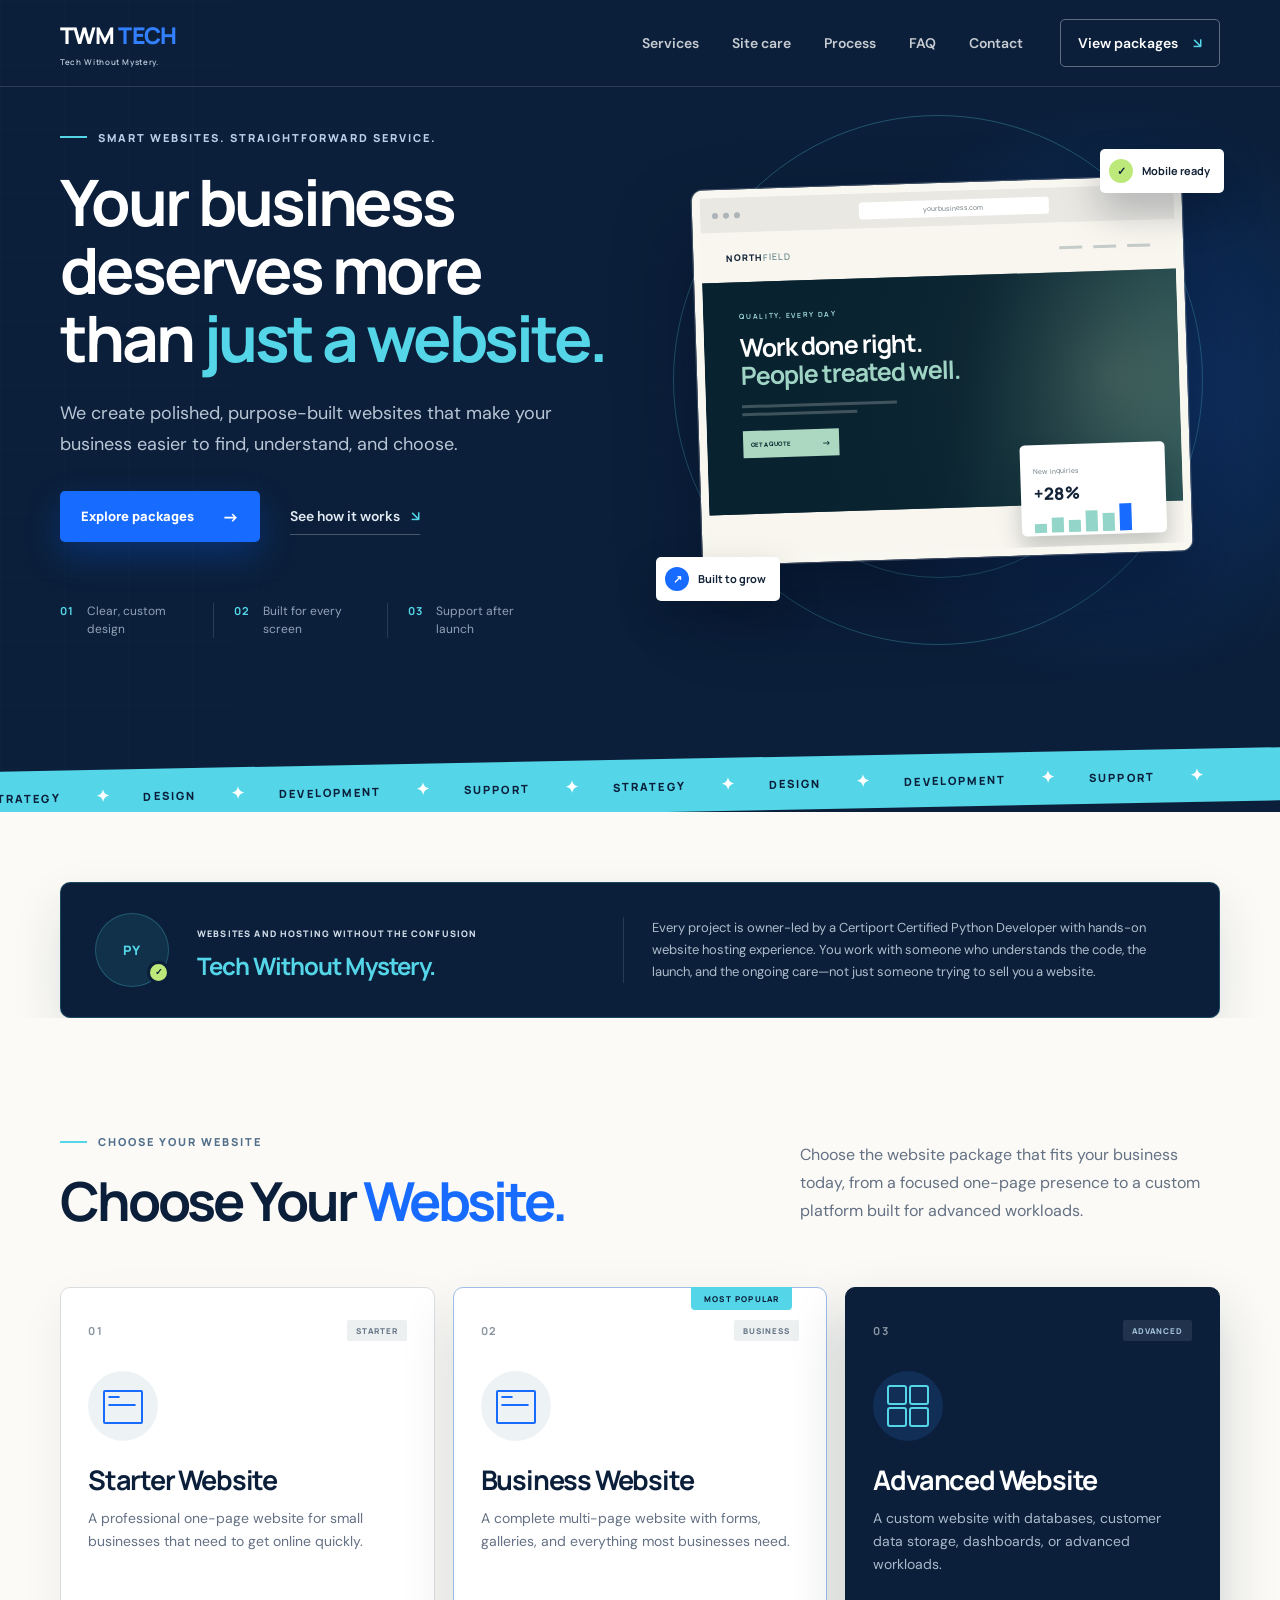
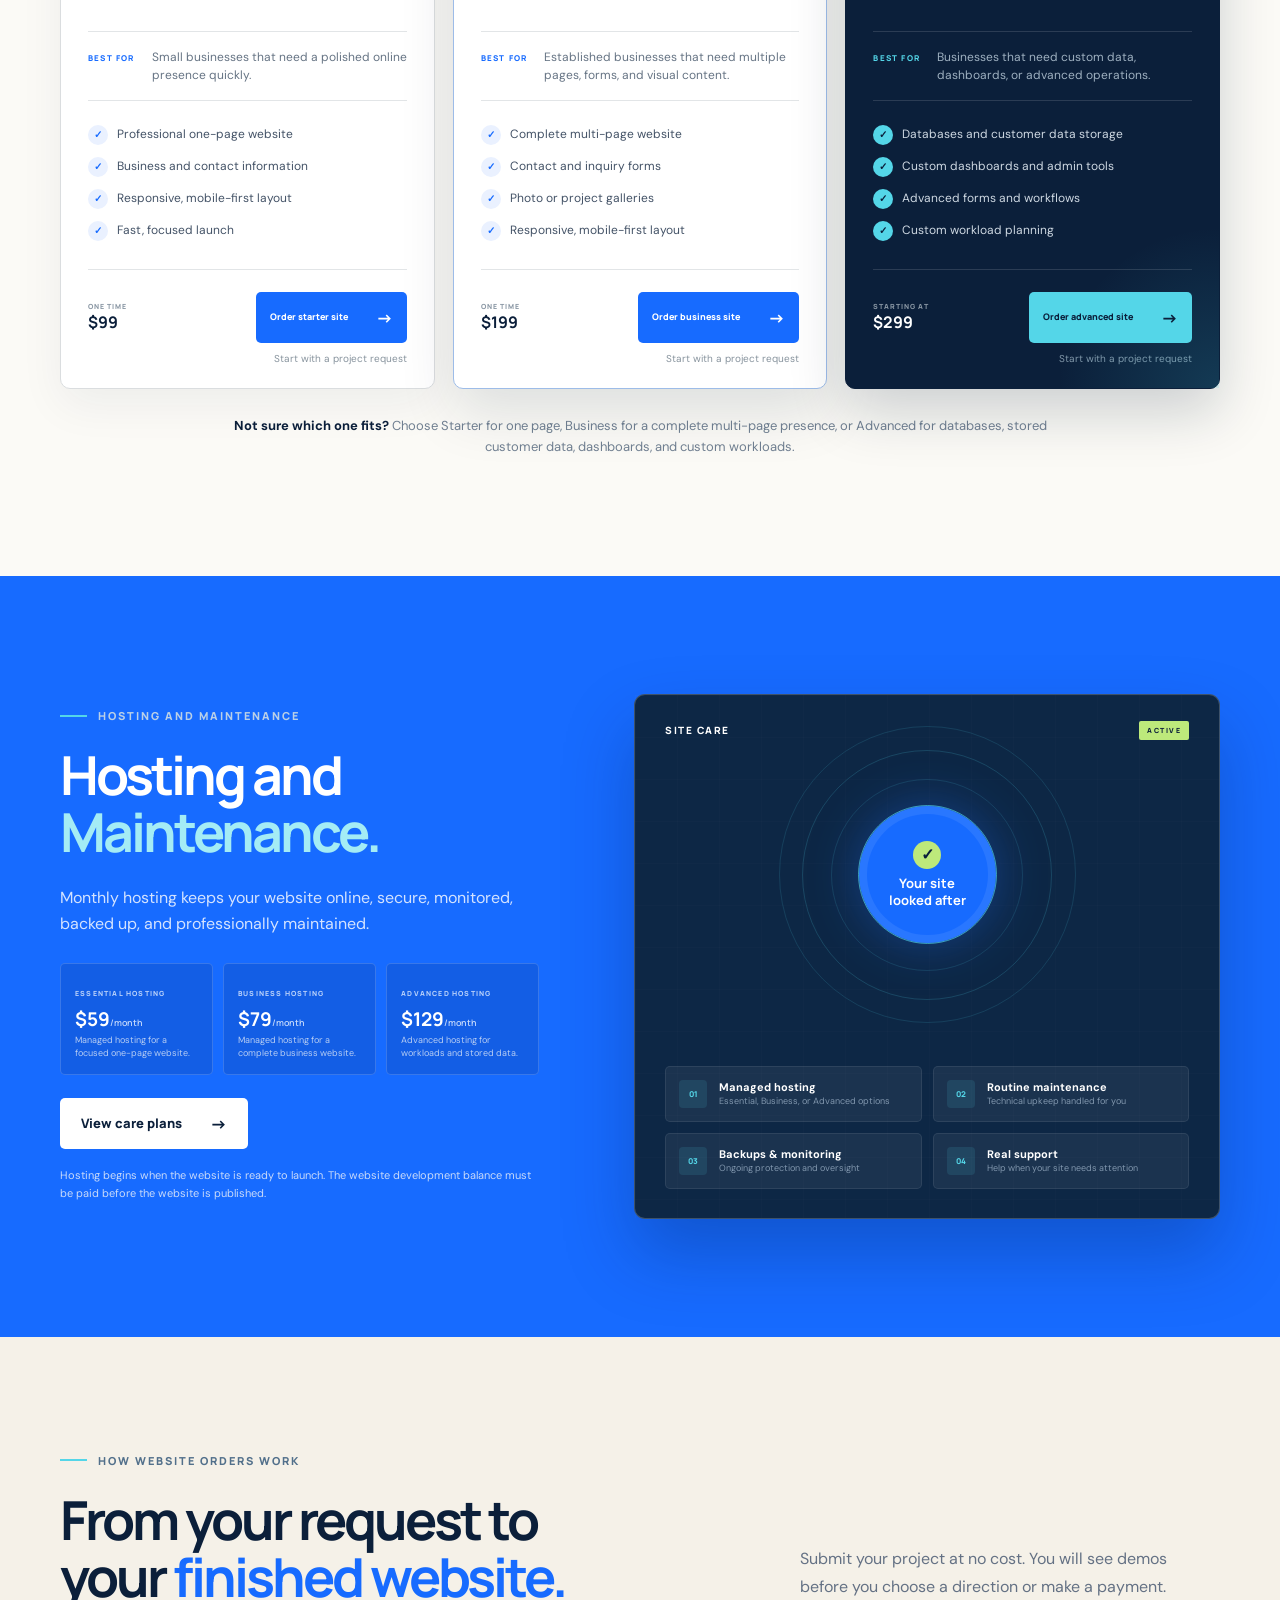
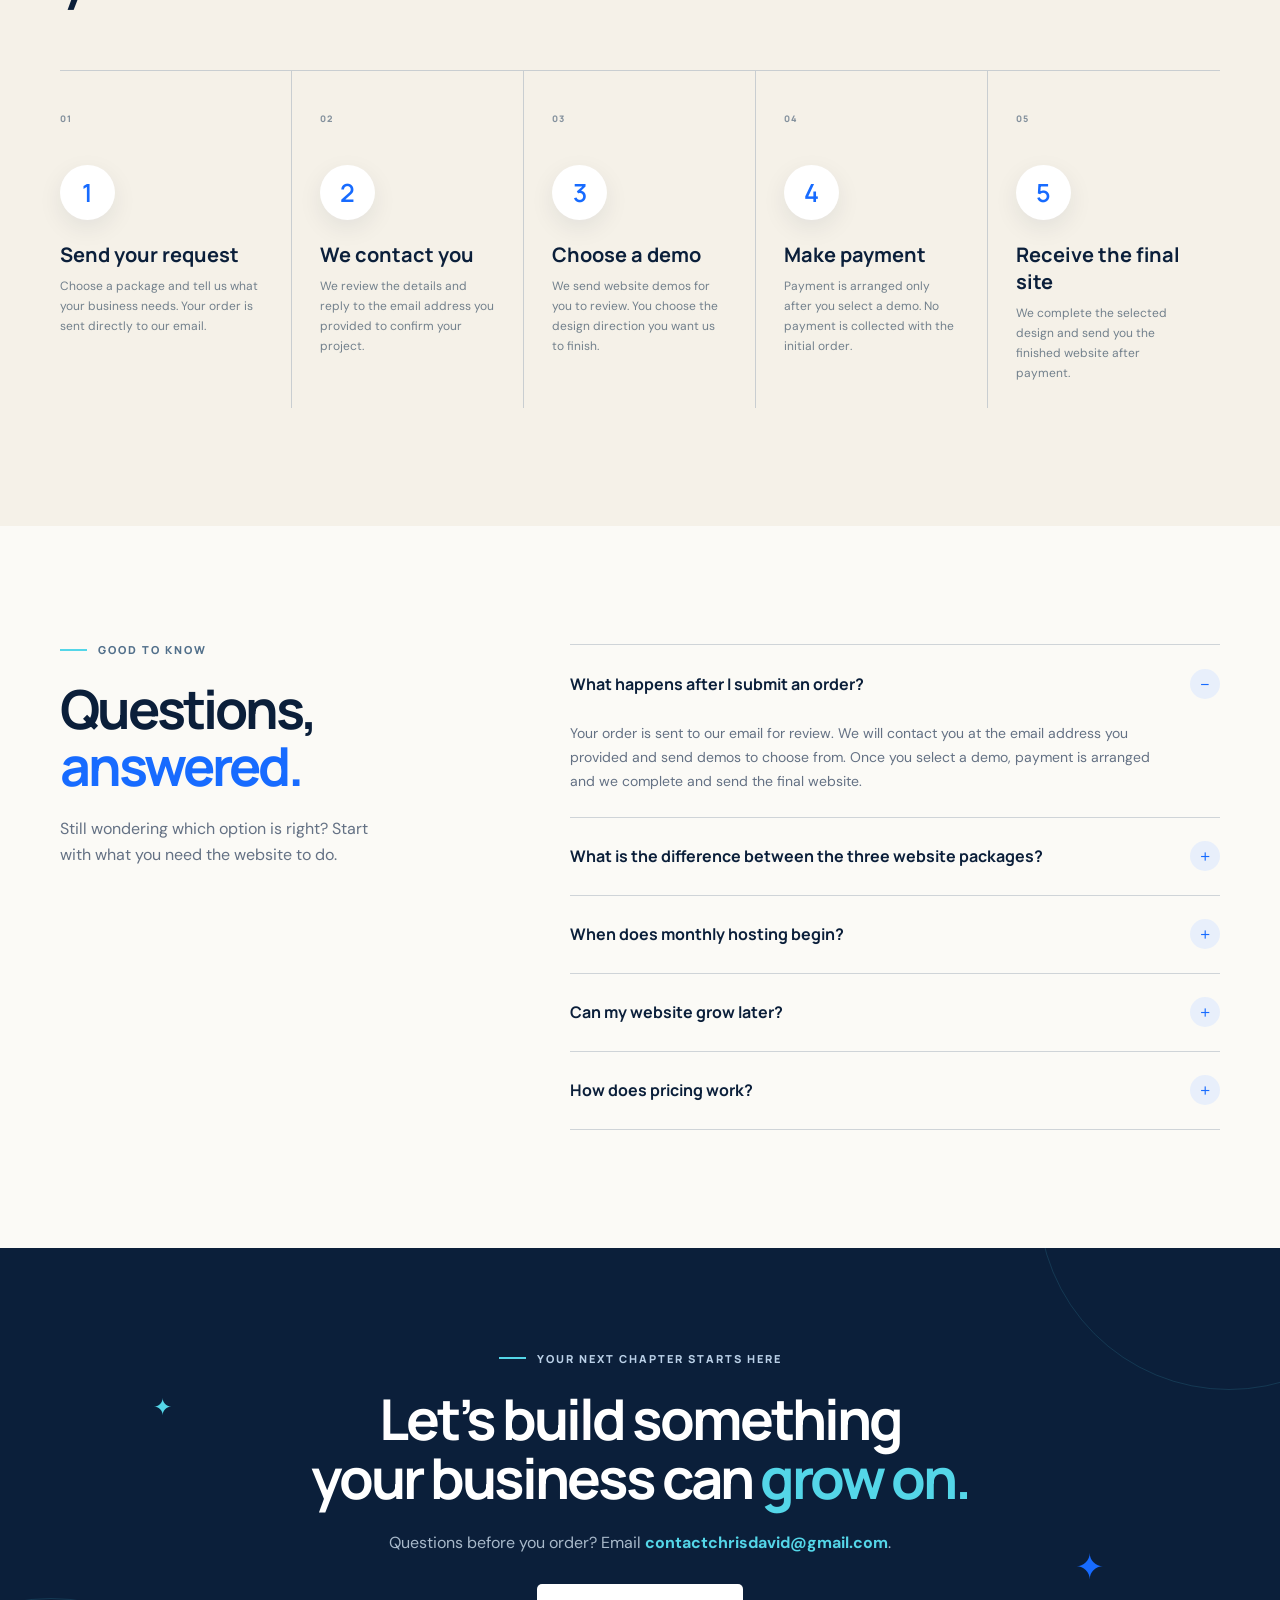
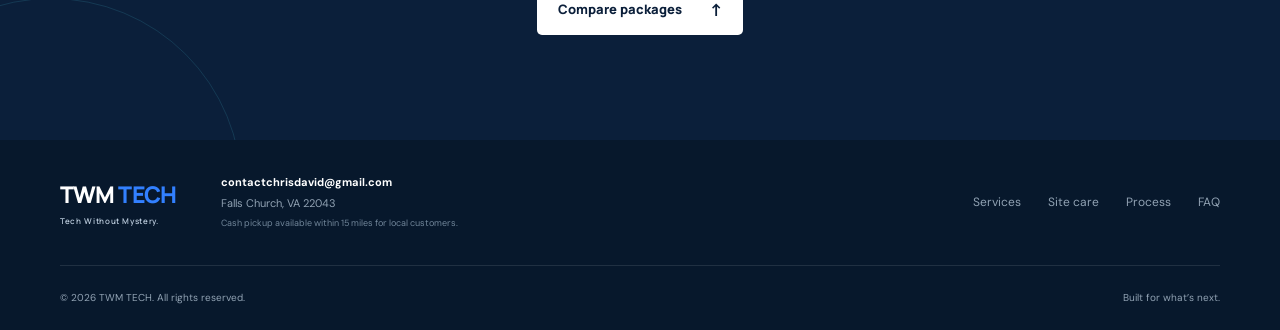
==== commit bc3dab65: "Add files via upload" ====
--- a/index.html
+++ b/index.html
@@ -44,6 +44,7 @@
           <a href="#care">Site care</a>
           <a href="#process">Process</a>
           <a href="#faq">FAQ</a>
+          <a href="#contact">Contact</a>
           <a class="nav-cta" href="#services">View packages <span>↘</span></a>
         </nav>
       </div>
@@ -295,36 +296,42 @@
         <div class="shell">
           <div class="section-heading process-heading reveal">
             <div>
-              <div class="eyebrow eyebrow-dark"><span></span> How it works</div>
-              <h2>From idea to online,<br />without the <em>fog.</em></h2>
-            </div>
-            <p>A focused process keeps your project clear, collaborative, and moving forward.</p>
+              <div class="eyebrow eyebrow-dark"><span></span> How website orders work</div>
+              <h2>From your request to<br />your <em>finished website.</em></h2>
+            </div>
+            <p>Submit your project at no cost. You will see demos before you choose a direction or make a payment.</p>
           </div>
 
           <div class="process-list">
             <article class="process-item reveal">
               <span class="process-num">01</span>
-              <div class="process-symbol">◎</div>
-              <h3>Discover</h3>
-              <p>We learn your goals, audience, content, and what the website needs to accomplish.</p>
+              <div class="process-symbol" aria-hidden="true">1</div>
+              <h3>Send your request</h3>
+              <p>Choose a package and tell us what your business needs. Your order is sent directly to our email.</p>
             </article>
             <article class="process-item reveal">
               <span class="process-num">02</span>
-              <div class="process-symbol">◇</div>
-              <h3>Design</h3>
-              <p>We shape a visual direction and clear experience that feels right for your business.</p>
+              <div class="process-symbol" aria-hidden="true">2</div>
+              <h3>We contact you</h3>
+              <p>We review the details and reply to the email address you provided to confirm your project.</p>
             </article>
             <article class="process-item reveal">
               <span class="process-num">03</span>
-              <div class="process-symbol">⌁</div>
-              <h3>Build</h3>
-              <p>We turn the approved design into a fast, responsive, production-ready website.</p>
+              <div class="process-symbol" aria-hidden="true">3</div>
+              <h3>Choose a demo</h3>
+              <p>We send website demos for you to review. You choose the design direction you want us to finish.</p>
             </article>
             <article class="process-item reveal">
               <span class="process-num">04</span>
-              <div class="process-symbol">↗</div>
-              <h3>Launch</h3>
-              <p>After final checks, your site goes live—with optional ongoing care from our team.</p>
+              <div class="process-symbol" aria-hidden="true">4</div>
+              <h3>Make payment</h3>
+              <p>Payment is arranged only after you select a demo. No payment is collected with the initial order.</p>
+            </article>
+            <article class="process-item reveal">
+              <span class="process-num">05</span>
+              <div class="process-symbol" aria-hidden="true">5</div>
+              <h3>Receive the final site</h3>
+              <p>We complete the selected design and send you the finished website after payment.</p>
             </article>
           </div>
         </div>
@@ -341,7 +348,19 @@
           <div class="accordion reveal">
             <div class="faq-item open">
               <button type="button" aria-expanded="true">
-                <span>What’s the difference between the three website packages?</span><i>−</i>
+                <span>What happens after I submit an order?</span><i>&minus;</i>
+              </button>
+              <div class="faq-answer">
+                <p>
+                  Your order is sent to our email for review. We will contact you at the email address
+                  you provided and send demos to choose from. Once you select a demo, payment is arranged
+                  and we complete and send the final website.
+                </p>
+              </div>
+            </div>
+            <div class="faq-item">
+              <button type="button" aria-expanded="false">
+                <span>What is the difference between the three website packages?</span><i>+</i>
               </button>
               <div class="faq-answer">
                 <p>
@@ -372,13 +391,13 @@
         </div>
       </section>
 
-      <section class="final-cta">
+      <section class="final-cta" id="contact">
         <div class="shell final-cta-inner reveal">
           <div class="spark spark-one" aria-hidden="true">✦</div>
           <div class="spark spark-two" aria-hidden="true">✦</div>
           <div class="eyebrow"><span></span> Your next chapter starts here</div>
           <h2>Let’s build something<br />your business can <em>grow on.</em></h2>
-          <p>Three clear packages. One website built around what you actually need.</p>
+          <p>Questions before you order? Email <a href="mailto:contactchrisdavid@gmail.com">contactchrisdavid@gmail.com</a>.</p>
           <a class="button button-light" href="#services">Compare packages <span>↑</span></a>
         </div>
       </section>
@@ -390,7 +409,11 @@
           <span class="brand-name">TWM <b>TECH</b></span>
           <span class="brand-tagline">Tech Without Mystery.</span>
         </a>
-        <p>Professional websites, built with purpose.</p>
+        <div class="footer-contact">
+          <a href="mailto:contactchrisdavid@gmail.com">contactchrisdavid@gmail.com</a>
+          <span>Falls Church, VA 22043</span>
+          <small>Cash pickup available within 15 miles for local customers.</small>
+        </div>
         <nav aria-label="Footer navigation">
           <a href="#services">Services</a><a href="#care">Site care</a><a href="#process">Process</a><a href="#faq">FAQ</a>
         </nav>
--- a/styles.css
+++ b/styles.css
@@ -220,7 +220,7 @@
 .process { background: var(--cream); }
 .process-heading { margin-bottom: 65px; }
 .process-heading > p { max-width: 380px; }
-.process-list { display: grid; grid-template-columns: repeat(4, 1fr); border-top: 1px solid #c9ced1; }
+.process-list { display: grid; grid-template-columns: repeat(5, 1fr); border-top: 1px solid #c9ced1; }
 .process-item { position: relative; min-height: 290px; padding: 33px 28px 25px 0; border-right: 1px solid #c9ced1; }
 .process-item:not(:first-child) { padding-left: 28px; }
 .process-item:last-child { border: 0; }
@@ -248,13 +248,18 @@
 .final-cta .eyebrow { justify-content: center; }
 .final-cta h2 { font-size: clamp(39px, 4.4vw, 58px); }
 .final-cta p { margin: 22px 0 28px; color: #a8b9ca; }
+.final-cta p a { color: var(--cyan); font-weight: 700; }
+.final-cta p a:hover { color: white; }
 .spark { position: absolute; color: var(--cyan); pointer-events: none; }
 .spark-one { top: 13%; left: 8%; font-size: 23px; }.spark-two { right: 10%; bottom: 14%; color: var(--blue); font-size: 35px; }
 
 .site-footer { color: #91a2b3; background: #07182c; }
 .footer-top { min-height: 126px; display: flex; align-items: center; justify-content: space-between; gap: 45px; border-bottom: 1px solid rgba(255,255,255,.1); }
 .footer-brand { color: white; }
-.footer-top > p { margin-right: auto; font-size: 12px; }
+.footer-contact { display: flex; flex-direction: column; gap: 3px; margin-right: auto; font-size: 11px; }
+.footer-contact a { color: white; font-weight: 700; }
+.footer-contact a:hover { color: var(--cyan); }
+.footer-contact small { color: #71869a; font-size: 9px; }
 .footer-top nav { display: flex; gap: 27px; font-size: 12px; }
 .footer-top nav a:hover { color: white; }
 .footer-bottom { height: 64px; display: flex; align-items: center; justify-content: space-between; font-size: 10px; }
@@ -301,11 +306,11 @@
   .package-card { min-height: 640px; }
   .care-grid { gap: 55px; }
   .process-list { grid-template-columns: 1fr 1fr; }
-  .process-item:nth-child(2) { border-right: 0; }
+  .process-item:nth-child(even) { border-right: 0; }
   .process-item:nth-child(n+3) { border-top: 1px solid #c9ced1; }
   .faq-title { margin-bottom: 25px; }
   .footer-top { flex-wrap: wrap; padding: 35px 0; gap: 15px 25px; }
-  .footer-top > p { width: 100%; order: 3; }
+  .footer-contact { width: 100%; order: 3; }
 }
 
 @media (max-width: 520px) {
